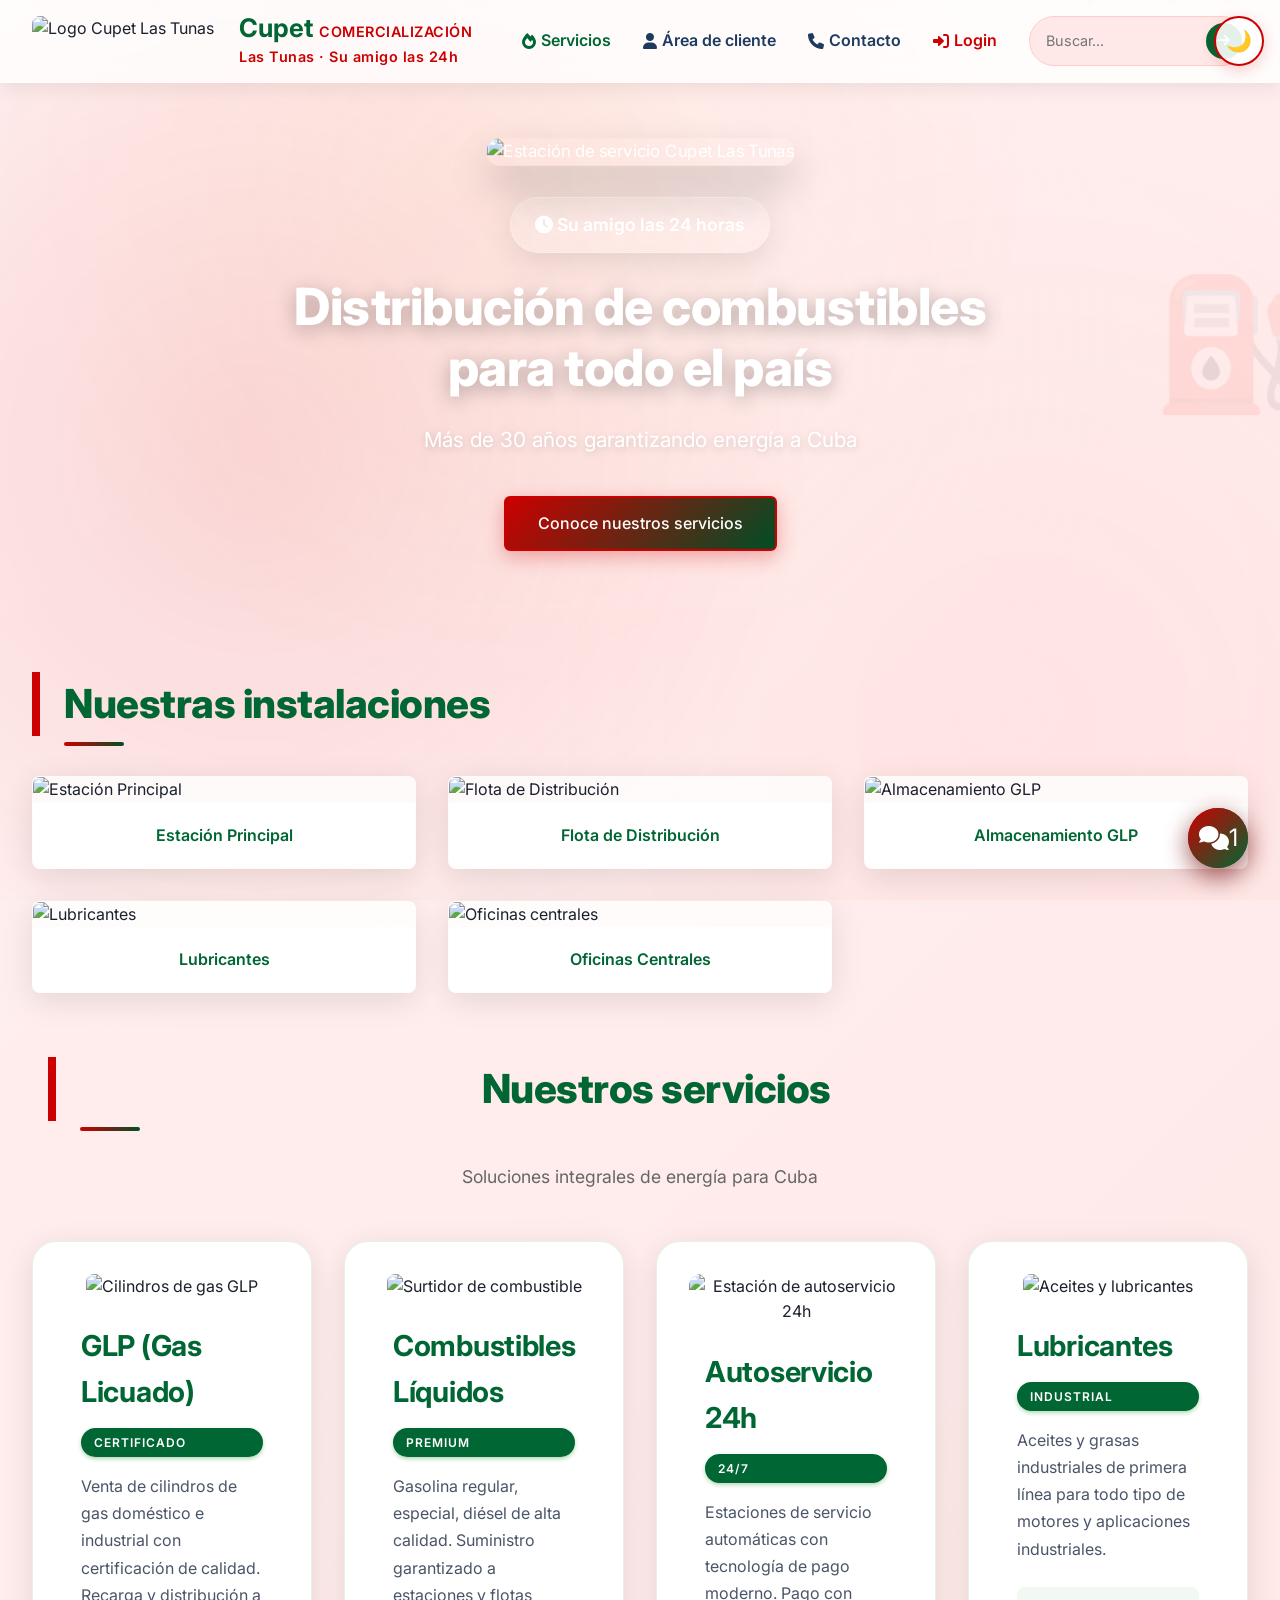
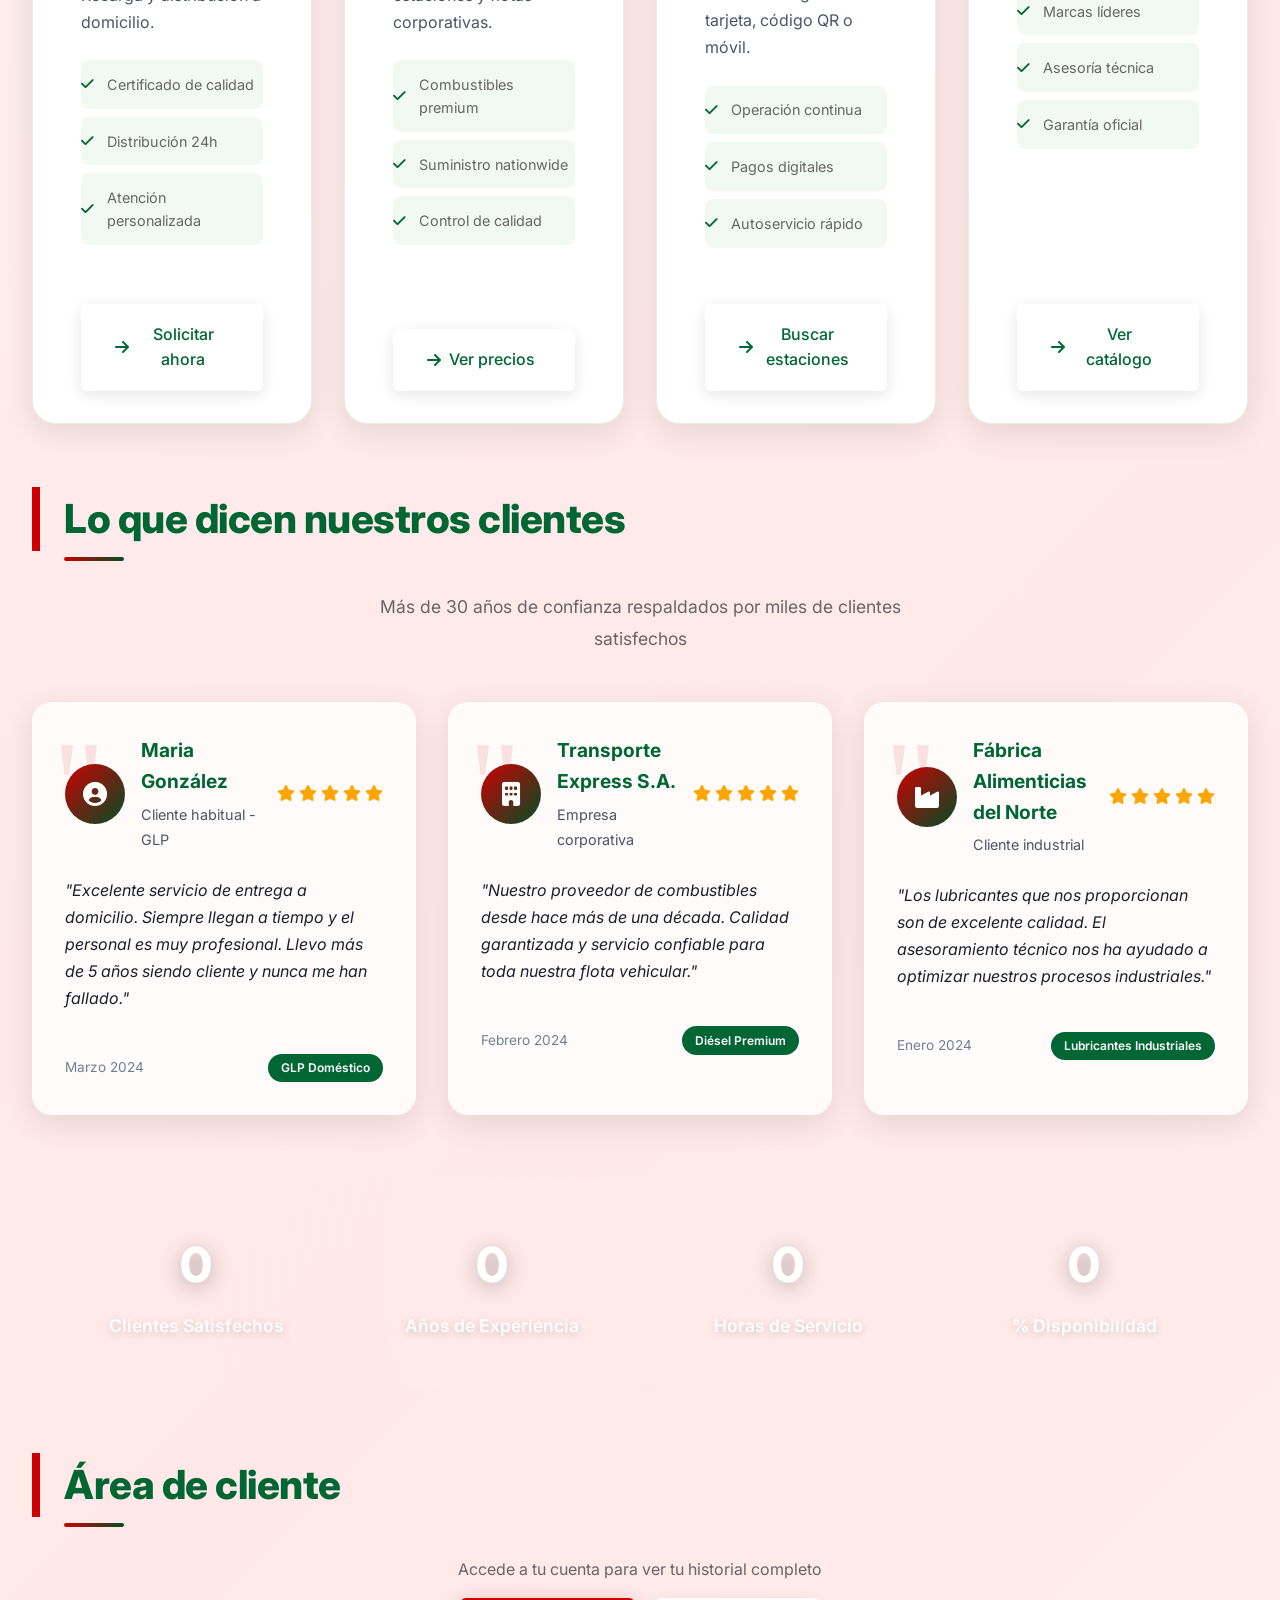
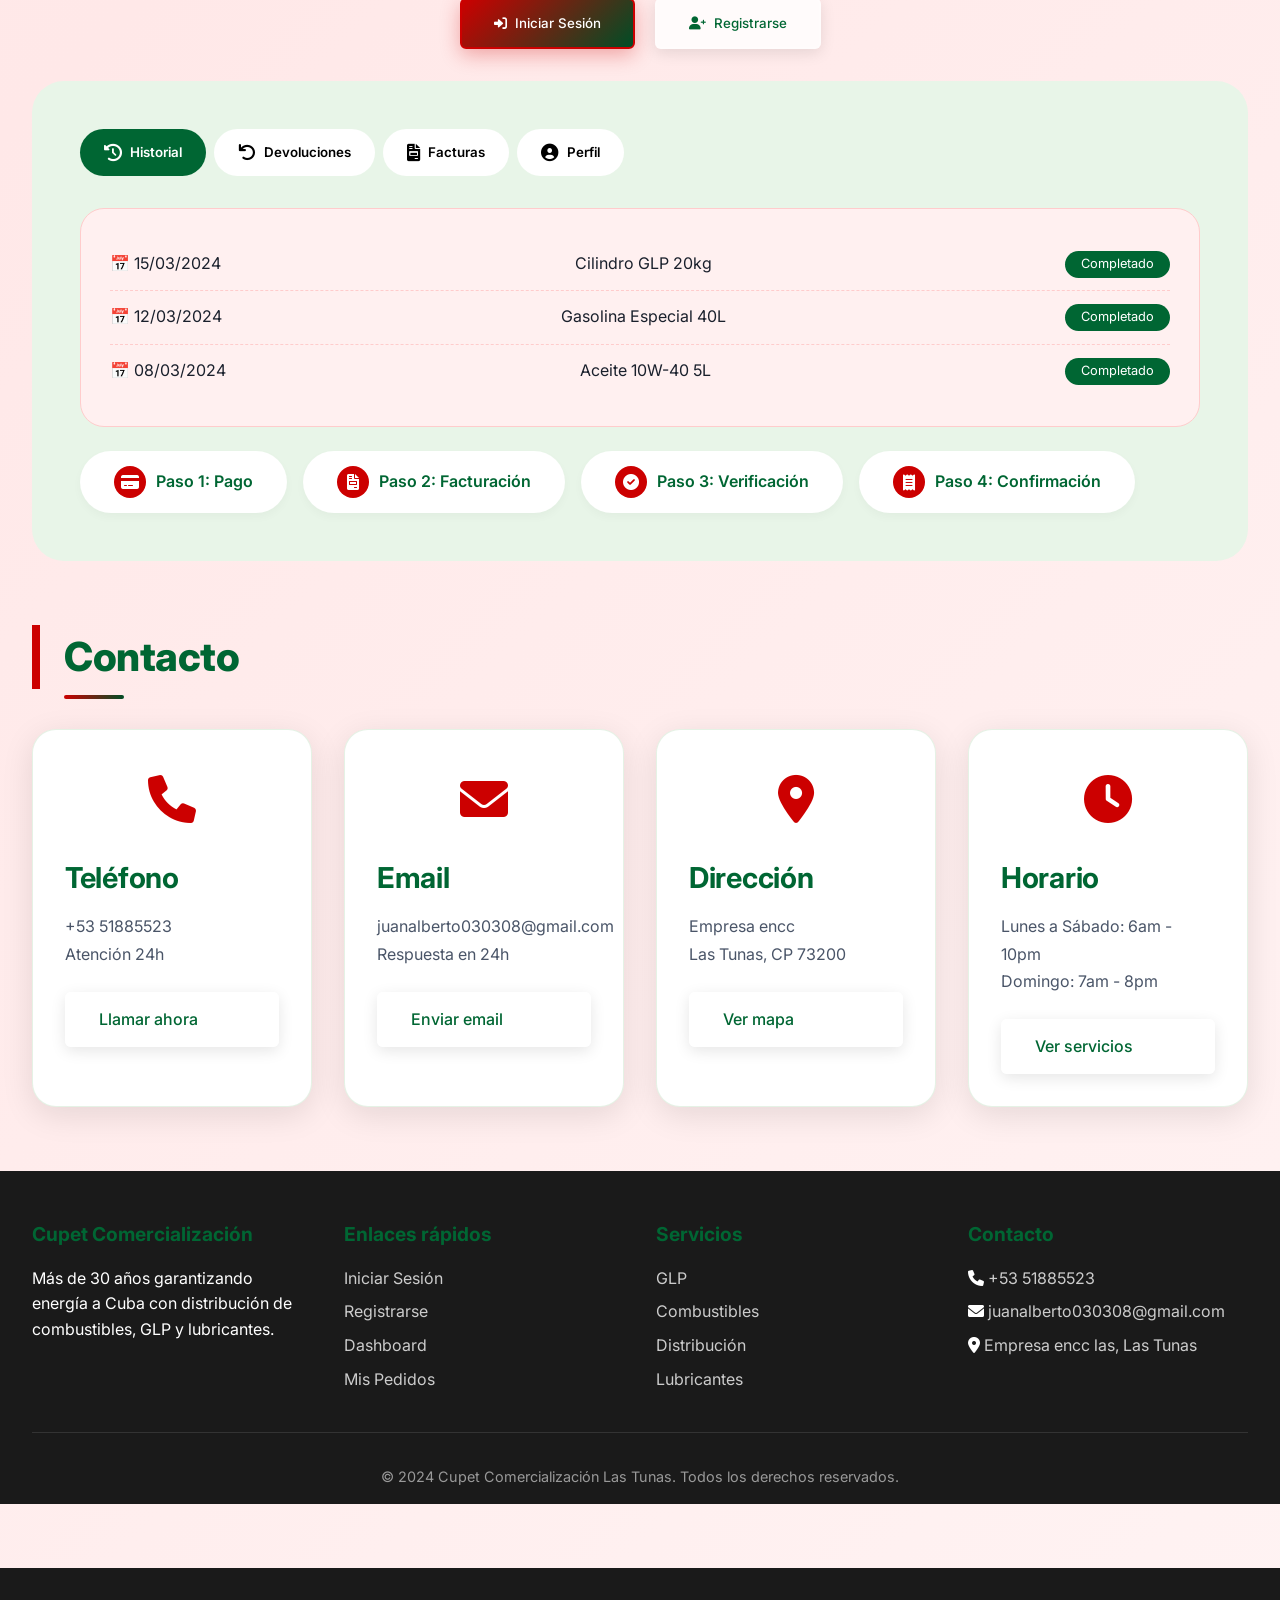
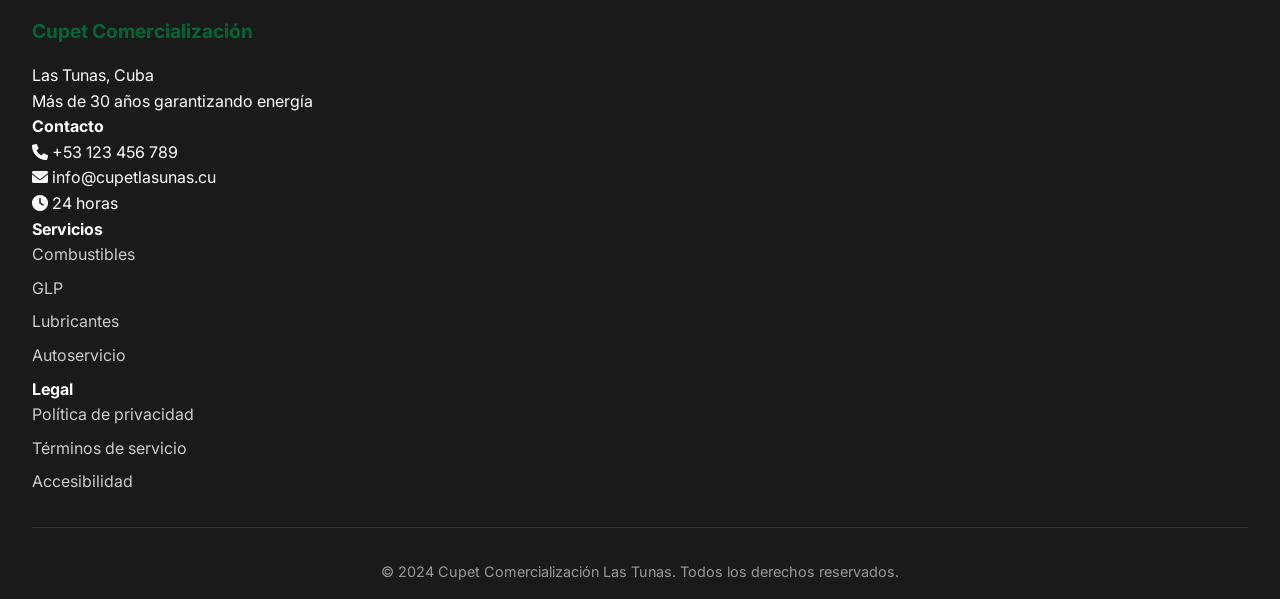
==== index.html @ ba5934e9 "Add files via upload" ====
<!DOCTYPE html>
<html lang="es">
<head>
  <meta charset="UTF-8">
  <meta name="viewport" content="width=device-width, initial-scale=1.0, maximum-scale=5.0, user-scalable=yes, viewport-fit=cover">
  
  <!-- SEO y Metaetiquetas -->
  <meta name="description" content="Cupet Comercialización Las Tunas - Distribución de combustibles, GLP y lubricantes. Atención 24h. Más de 30 años garantizando energía a Cuba.">
  <meta name="keywords" content="cupet, combustibles, GLP, Las Tunas, gasolina, diésel, lubricantes, estaciones servicio, distribución energía">
  <meta name="author" content="Cupet Comercialización Las Tunas">
  <meta name="robots" content="index, follow">
  
  <!-- Open Graph / Facebook -->
  <meta property="og:type" content="website">
  <meta property="og:url" content="https://cupetlasunas.cu/">
  <meta property="og:title" content="Cupet Comercialización · Las Tunas">
  <meta property="og:description" content="Distribución de combustibles para todo el país. Más de 30 años garantizando energía a Cuba.">
  <meta property="og:image" content="https://cupetlasunas.cu/images/og-image.jpg">
  
  <!-- Twitter Card -->
  <meta property="twitter:card" content="summary_large_image">
  <meta property="twitter:url" content="https://cupetlasunas.cu/">
  <meta property="twitter:title" content="Cupet Comercialización · Las Tunas">
  <meta property="twitter:description" content="Distribución de combustibles para todo el país. Más de 30 años garantizando energía a Cuba.">
  <meta property="twitter:image" content="https://cupetlasunas.cu/images/og-image.jpg">
  
  <!-- Seguridad -->
  <meta http-equiv="X-Content-Type-Options" content="nosniff">
  <meta http-equiv="X-Frame-Options" content="DENY">
  <meta http-equiv="X-XSS-Protection" content="1; mode=block">
  
  <title>Cupet Comercialización · Las Tunas</title>
  
  <!-- Font Awesome 6 (iconos) -->
  <link rel="stylesheet" href="https://cdnjs.cloudflare.com/ajax/libs/font-awesome/6.0.0-beta3/css/all.min.css">
  
  <!-- Google Fonts - Inter -->
  <link rel="preconnect" href="https://fonts.googleapis.com">
  <link rel="preconnect" href="https://fonts.gstatic.com" crossorigin>
  <link href="https://fonts.googleapis.com/css2?family=Inter:wght@300;400;500;600;700;800;900&display=swap" rel="stylesheet">
  
  <!-- CSS -->
  <link rel="stylesheet" href="styles.css">
  
  <!-- Chatbot JavaScript - Carga directa y ordenada -->
  <script src="boot/knowledgeBase.js"></script>
  <script src="boot/troubleshooting.js"></script>
  <script src="boot/learningSystem.js"></script>
  <script src="boot/externalKnowledge.js"></script>
  <script src="boot/chatbot.js"></script>
  
  <!-- Animaciones funcionales -->
  <style>
    /* Animaciones minimalistas y elegantes */
    @keyframes fadeInUp {
      from {
        opacity: 0;
        transform: translateY(30px);
      }
      to {
        opacity: 1;
        transform: translateY(0);
      }
    }
    
    @keyframes slideInLeft {
      from {
        opacity: 0;
        transform: translateX(-50px);
      }
      to {
        opacity: 1;
        transform: translateX(0);
      }
    }
    
    @keyframes pulse {
      0%, 100% {
        transform: scale(1);
      }
      50% {
        transform: scale(1.02);
      }
    }
    
    @keyframes float {
      0%, 100% {
        transform: translateY(0px);
      }
      50% {
        transform: translateY(-5px);
      }
    }
    
    /* Clases de animación minimalistas */
    .animate-fade-in {
      animation: fadeInUp 0.6s ease forwards;
    }
    
    .animate-slide-left {
      animation: slideInLeft 0.6s ease forwards;
    }
    
    .animate-pulse {
      animation: pulse 3s infinite;
    }
    
    .animate-float {
      animation: float 4s ease-in-out infinite;
    }
    
    /* Partículas sutiles */
    .particles {
      position: fixed;
      top: 0;
      left: 0;
      width: 100%;
      height: 100%;
      pointer-events: none;
      z-index: -1;
      overflow: hidden;
    }
    
    .particle {
      position: absolute;
      background: rgba(0, 128, 0, 0.08);
      border-radius: 50%;
      animation: float-particle 30s infinite linear;
    }
    
    @keyframes float-particle {
      from {
        transform: translateY(100vh) rotate(0deg);
        opacity: 0;
      }
      10% {
        opacity: 0.08;
      }
      90% {
        opacity: 0.08;
      }
      to {
        transform: translateY(-100px) rotate(360deg);
        opacity: 0;
      }
    }
    
    /* Efectos hover minimalistas */
    .service-card {
      transition: all 0.3s ease;
      background: white;
      border: 1px solid rgba(0, 128, 0, 0.1);
    }
    
    .service-card:hover {
      transform: translateY(-8px);
      box-shadow: 0 20px 40px rgba(0, 128, 0, 0.15);
      border-color: var(--primary-green);
    }
    
    .gallery-item {
      transition: all 0.3s ease;
      overflow: hidden;
      border-radius: 8px;
    }
    
    .gallery-item:hover {
      transform: scale(1.02);
      box-shadow: 0 10px 20px rgba(0, 0, 0, 0.1);
    }
    
    .gallery-item:hover img {
      transform: scale(1.05);
      filter: brightness(1.05);
    }
    
    .btn {
      transition: all 0.3s ease;
      border-radius: 6px;
      font-weight: 500;
    }
    
    .btn:hover {
      transform: translateY(-2px);
      box-shadow: 0 5px 15px rgba(0, 0, 0, 0.2);
      filter: brightness(1.05);
    }
    
    /* Hero minimalista */
    .hero-image img {
      transition: transform 0.5s ease;
      border-radius: 12px;
    }
    
    .hero:hover .hero-image img {
      transform: scale(1.03);
    }
    
    /* Glitch sutil */
    @keyframes glitch {
      0%, 100% {
        text-shadow: 1px 0 var(--primary-red), -1px 0 var(--primary-green);
      }
      50% {
        text-shadow: -1px 0 var(--primary-red), 1px 0 var(--primary-green);
      }
    }
    
    .glitch:hover {
      animation: glitch 0.5s infinite;
    }
    
    /* Estilos para servicios acomodados */
    .services-container {
      text-align: center;
      margin-bottom: 3rem;
      padding: 0 1rem;
    }
    
    .services-intro {
      font-size: 1.1rem;
      color: #666;
      margin-bottom: 2rem;
      opacity: 0;
      animation: fadeInUp 0.8s ease 0.3s forwards;
    }
    
    .service-image-wrapper {
      position: relative;
      overflow: hidden;
      border-radius: 12px;
      margin-bottom: 1.5rem;
    }
    
    .service-badge {
      position: absolute;
      top: -15px;
      right: -15px;
      background: var(--primary-red);
      color: white;
      width: 40px;
      height: 40px;
      border-radius: 50%;
      display: flex;
      align-items: center;
      justify-content: center;
      font-weight: bold;
      font-size: 1rem;
      box-shadow: 0 6px 12px rgba(0, 0, 0, 0.3);
      z-index: 10;
      border: 2px solid rgba(255, 255, 255, 0.8);
    }
    
    .service-content {
      display: flex;
      flex-direction: column;
      flex: 1;
      padding: 0 1rem;
    }
    
    .service-header {
      display: flex;
      align-items: center;
      margin-bottom: 1rem;
      gap: 1rem;
    }
    
    .service-title {
      flex: 1;
    }
    
    .service-tag {
      background: var(--primary-green);
      color: white;
      padding: 0.3rem 0.8rem;
      border-radius: 20px;
      font-size: 0.75rem;
      font-weight: 600;
      text-transform: uppercase;
      letter-spacing: 1px;
      box-shadow: 0 2px 4px rgba(0, 128, 0, 0.3);
    }
    
    .service-description {
      color: #555;
      line-height: 1.6;
      margin-bottom: 1.5rem;
      font-size: 0.95rem;
    }
    
    .service-features {
      list-style: none;
      padding: 0;
      margin: 0;
      margin-bottom: 1.5rem;
    }
    
    .service-features li {
      padding: 0.8rem 0;
      margin-bottom: 0.5rem;
      color: #666;
      font-size: 0.9rem;
      display: flex;
      align-items: center;
      transition: all 0.3s ease;
      background: rgba(0, 128, 0, 0.05);
      border-radius: 8px;
    }
    
    .service-features li:hover {
      color: var(--primary-green);
      background: rgba(0, 128, 0, 0.1);
      transform: translateX(5px);
    }
    
    .service-features i {
      margin-right: 0.8rem;
      color: var(--primary-green);
      font-size: 0.9rem;
    }
    
    .service-action {
      margin-top: auto;
      padding-top: 1.5rem;
    }
    
    .service-action .btn {
      width: 100%;
      padding: 1rem 2rem;
      font-size: 1rem;
    }
    
    /* Media queries para servicios */
    @media (max-width: 768px) {
      .services-container {
        padding: 0 0.5rem;
      }
      
      .service-image-wrapper {
        margin-bottom: 1rem;
      }
      
      .service-content {
        padding: 0 0.5rem;
      }
      
      .service-header {
        flex-direction: column;
        align-items: flex-start;
        gap: 0.5rem;
      }
      
      .service-badge {
        width: 35px;
        height: 35px;
        font-size: 0.95rem;
        top: -12px;
        right: -12px;
        border: 2px solid rgba(255, 255, 255, 0.8);
        font-weight: 700;
      }
      
      .service-description {
        font-size: 0.9rem;
        margin-bottom: 1rem;
      }
      
      .service-features li {
        padding: 0.6rem 0;
        margin-bottom: 0.3rem;
        font-size: 0.85rem;
      }
      
      .service-action {
        padding-top: 1rem;
      }
      
      .service-action .btn {
        padding: 0.8rem 1.5rem;
        font-size: 0.9rem;
      }
    }
    
    /* Optimización móvil para index.html */
    @media (max-width: 768px) {
      /* Reducir animaciones en móviles para mejor rendimiento */
      .particles {
        display: none;
      }
      
      .animate-float, .animate-pulse {
        animation: none !important;
      }
      
      .service-card, .gallery-item {
        animation: none !important;
        opacity: 1 !important;
      }
      
      .hero {
        padding: 2rem 1rem;
      }
      
      .hero h2 {
        font-size: 2rem;
        line-height: 1.3;
      }
      
      .hero p {
        font-size: 1rem;
      }
      
      .tagline {
        font-size: 0.9rem;
        padding: 0.6rem 1rem;
      }
      
      .section-title {
        font-size: 1.8rem;
        margin-bottom: 1.5rem;
      }
      
      .services-intro {
        font-size: 1rem;
        margin-bottom: 1.5rem;
      }
      
      .gallery-grid {
        grid-template-columns: repeat(2, 1fr);
        gap: 1rem;
      }
      
      .gallery-item img {
        height: 180px;
      }
      
      .gallery-caption {
        font-size: 0.9rem;
        padding: 0.8rem;
      }
      
      /* Floating Action Buttons móvil */
      .fab-container {
        bottom: 1rem;
        right: 1rem;
      }
      
      .fab {
        width: 56px;
        height: 56px;
        font-size: 1.3rem;
      }
      
      .fab-item {
        width: 44px;
        height: 44px;
        font-size: 1rem;
      }
    }
    
    /* Respetar preferencia de reducción de movimiento */
    @media (prefers-reduced-motion: reduce) {
      *,
      *::before,
      *::after {
        animation-duration: 0.01ms !important;
        animation-iteration-count: 1 !important;
        transition-duration: 0.01ms !important;
        scroll-behavior: auto !important;
      }
      
      .particles {
        display: none !important;
      }
    }
    
    /* Optimización para scroll-linked effects */
    @media (prefers-reduced-motion: no-preference) {
      .scroll-reveal,
      .scroll-reveal-left,
      .scroll-reveal-right,
      .scroll-reveal-scale {
        will-change: transform, opacity;
      }
      
      .hero-image img,
      .gallery-item img {
        will-change: transform;
      }
    }
    
    @media (max-width: 480px) {
      .hero {
        padding: 1.5rem 0.8rem;
      }
      
      .hero h2 {
        font-size: 1.6rem;
      }
      
      .hero p {
        font-size: 0.9rem;
      }
      
      .tagline {
        font-size: 0.8rem;
        padding: 0.5rem 0.8rem;
      }
      
      .section-title {
        font-size: 1.5rem;
        margin-bottom: 1.2rem;
      }
      
      .services-intro {
        font-size: 0.9rem;
      }
      
      .gallery-grid {
        grid-template-columns: 1fr;
        gap: 0.8rem;
      }
      
      .gallery-item img {
        height: 200px;
      }
      
      .gallery-caption {
        font-size: 0.85rem;
        padding: 0.6rem;
      }
      
      .testimonials-grid {
        grid-template-columns: 1fr;
        gap: 1rem;
      }
      
      .testimonial-card {
        padding: 1.2rem;
      }
      
      .testimonial-header {
        flex-direction: column;
        text-align: center;
        gap: 0.8rem;
      }
      
      .testimonial-avatar {
        width: 50px;
        height: 50px;
      }
      
      .testimonial-info h4 {
        font-size: 1rem;
      }
      
      .testimonial-info span {
        font-size: 0.8rem;
      }
      
      .testimonial-content p {
        font-size: 0.9rem;
      }
      
      .testimonial-meta {
        flex-direction: column;
        gap: 0.5rem;
        text-align: center;
      }
      
      .stats-container {
        grid-template-columns: repeat(2, 1fr);
        gap: 1rem;
        padding: 1.5rem 0.8rem;
      }
      
      .stat-number {
        font-size: 2rem;
      }
      
      .stat-label {
        font-size: 0.9rem;
      }
      
      .fab-container {
        bottom: 0.8rem;
        right: 0.8rem;
      }
      
      .fab {
        width: 52px;
        height: 52px;
        font-size: 1.2rem;
      }
      
      .fab-item {
        width: 40px;
        height: 40px;
        font-size: 0.9rem;
      }
    }
    
    @media (max-width: 360px) {
      .hero h2 {
        font-size: 1.4rem;
      }
      
      .hero p {
        font-size: 0.85rem;
      }
      
      .tagline {
        font-size: 0.75rem;
        padding: 0.4rem 0.6rem;
      }
      
      .section-title {
        font-size: 1.3rem;
      }
      
      .services-intro {
        font-size: 0.85rem;
      }
      
      .testimonial-card {
        padding: 1rem;
      }
      
      .testimonial-content p {
        font-size: 0.85rem;
      }
      
      .stats-container {
        grid-template-columns: 1fr;
        gap: 0.8rem;
        padding: 1rem 0.5rem;
      }
      
      .stat-number {
        font-size: 1.8rem;
      }
      
      .stat-label {
        font-size: 0.8rem;
      }
      
      .fab {
        width: 48px;
        height: 48px;
        font-size: 1.1rem;
      }
      
      .fab-item {
        width: 36px;
        height: 36px;
        font-size: 0.8rem;
      }
    }
    
    /* Optimización táctil */
    @media (hover: none) and (pointer: coarse) {
      .service-card:hover {
        transform: none;
      }
      
      .gallery-item:hover {
        transform: none;
      }
      
      .gallery-item:hover img {
        transform: none;
      }
      
      .btn:hover {
        transform: none;
      }
      
      .testimonial-card:hover {
        transform: none;
      }
      
      .service-card:active {
        transform: scale(0.98);
      }
      
      .gallery-item:active {
        transform: scale(0.98);
      }
      
      .btn:active {
        transform: scale(0.95);
      }
      
      .fab:active {
        transform: scale(0.95);
      }
      
      .fab-item:active {
        transform: scale(0.95);
      }
    }
  </style>
  
  <!-- Estilos críticos del chatbot para asegurar visibilidad -->
  <style>
  .chatbot-container {
    position: fixed !important;
    bottom: 2rem !important;
    right: 2rem !important;
    z-index: 9999 !important;
  }
  
  .chatbot-toggle {
    width: 60px !important;
    height: 60px !important;
    border-radius: 50% !important;
    background: linear-gradient(135deg, var(--primary-red) 0%, var(--primary-green) 100%) !important;
    border: none !important;
    color: white !important;
    cursor: pointer !important;
    display: flex !important;
    align-items: center !important;
    justify-content: center !important;
    font-size: 1.5rem !important;
    box-shadow: 0 8px 25px rgba(0, 0, 0, 0.3) !important;
    transition: all 0.3s ease !important;
  }
  
  .chatbot-toggle:hover {
    transform: scale(1.1) !important;
  }
  
  .chatbot-window {
    position: absolute !important;
    bottom: 80px !important;
    right: 0 !important;
    width: 380px !important;
    height: 500px !important;
    background: white !important;
    border-radius: 20px !important;
    box-shadow: 0 20px 60px rgba(0, 0, 0, 0.15) !important;
    display: none !important;
    flex-direction: column !important;
    overflow: hidden !important;
    z-index: 10000 !important;
  }
  
  .chatbot-window.active {
    display: flex !important;
  }
  
  .chatbot-toggle i {
    color: white !important;
  }
  
  .sr-only {
    position: absolute;
    width: 1px;
    height: 1px;
    padding: 0;
    margin: -1px;
    overflow: hidden;
    clip: rect(0, 0, 0, 0);
    white-space: nowrap;
    border: 0;
  }
  </style>
</head>
<body>

<!-- Partículas animadas de fondo -->
<div class="particles" id="particles" aria-hidden="true"></div>

<!-- BARRA DE BÚSQUEDA FLOTANTE -->
<div class="search-alert" id="searchAlert" role="status" aria-live="polite">
  <i class="fas fa-search" aria-hidden="true"></i> Búsqueda rápida: "estaciones de servicio", "GLP", "atención al cliente"...
</div>

<header role="banner" class="animate-fade-in">
  <div class="header-container">
    <div class="logo-area">
      <img src="images/logo-empresa.jpg" alt="Logo Cupet Las Tunas" class="logo-img" loading="lazy">
      <div class="logo-text">
        <h1 class="glitch">Cupet <span style="color: var(--primary-red);">COMERCIALIZACIÓN</span></h1>
        <span>Las Tunas · Su amigo las 24h</span>
      </div>
    </div>

    <button class="hamburger" id="hamburger" aria-expanded="false" aria-controls="navMenu" aria-label="Abrir menú de navegación">
      <i class="fas fa-bars" aria-hidden="true"></i>
    </button>

    <nav role="navigation" aria-label="Navegación principal" id="navMenu">
      <ul class="nav-links">
        <li><a href="#servicios" class="active"><i class="fas fa-fire" aria-hidden="true"></i> Servicios</a></li>
        <li><a href="#cliente"><i class="fas fa-user" aria-hidden="true"></i> Área de cliente</a></li>
        <li><a href="#contacto"><i class="fas fa-phone" aria-hidden="true"></i> Contacto</a></li>
        <li><a href="login.html" style="color: var(--primary-red);"><i class="fas fa-sign-in-alt" aria-hidden="true"></i> Login</a></li>
      </ul>
      
      <div class="search-container">
        <label for="searchInput" class="sr-only">Buscar en el sitio</label>
        <input type="search" id="searchInput" placeholder="Buscar..." aria-label="Buscar en el sitio">
        <button id="searchBtn" aria-label="Realizar búsqueda"><i class="fas fa-arrow-right" aria-hidden="true"></i></button>
      </div>
    </nav>
  </div>
</header>

<!-- Scroll Progress Bar -->
<div class="scroll-progress" id="scrollProgress" role="progressbar" aria-valuenow="0" aria-valuemin="0" aria-valuemax="100" aria-label="Progreso de lectura"></div>

<!-- HERO -->
<section class="hero scroll-reveal-scale" role="banner">
  <div class="hero-content">
    <div class="hero-image scroll-reveal">
      <img src="images/estacion-principal.jpg" alt="Estación de servicio Cupet Las Tunas" class="hero-img" loading="lazy">
    </div>
    <div class="tagline scroll-reveal"><i class="fas fa-clock" aria-hidden="true"></i> Su amigo las 24 horas</div>
    <h2 class="scroll-reveal-left">Distribución de combustibles para todo el país</h2>
    <p class="scroll-reveal-right">Más de 30 años garantizando energía a Cuba</p>
    <a href="#servicios" class="btn btn-red scroll-reveal">Conoce nuestros servicios</a>
  </div>
</section>

<main role="main">

<!-- GALERÍA DE IMÁGENES DE LA EMPRESA -->
<section class="section gallery-section scroll-reveal" id="galeria">
  <h2 class="section-title scroll-reveal-left">Nuestras instalaciones</h2>
  <div class="gallery-grid">
    <div class="gallery-item stagger-item">
      <img src="images/estacion-principal.jpg" alt="Estación Principal" class="gallery-img" loading="lazy">
      <div class="gallery-caption">Estación Principal</div>
    </div>
    <div class="gallery-item stagger-item">
      <img src="images/flota-distribucion.jpg" alt="Flota de Distribución" class="gallery-img" loading="lazy">
      <div class="gallery-caption">Flota de Distribución</div>
    </div>
    <div class="gallery-item stagger-item">
      <img src="images/almacen-glp.jpg" alt="Almacenamiento GLP" class="gallery-img" loading="lazy">
      <div class="gallery-caption">Almacenamiento GLP</div>
    </div>
    <div class="gallery-item stagger-item">
      <img src="images/Lubricantes.jpg" alt="Lubricantes" class="gallery-img" loading="lazy">
      <div class="gallery-caption">Lubricantes</div>
    </div>
    <div class="gallery-item stagger-item">
      <img src="images/oficinas-centrales.jpg" alt="Oficinas centrales" class="gallery-img" loading="lazy">
      <div class="gallery-caption">Oficinas Centrales</div>
    </div>
  </div>
</section>

<!-- SERVICIOS -->
<section id="servicios" class="section scroll-reveal">
  <div class="services-container">
    <h2 class="section-title scroll-reveal-left">Nuestros servicios</h2>
    <p class="services-intro scroll-reveal">Soluciones integrales de energía para Cuba</p>
  </div>
  
  <div class="services-grid">
    <div class="service-card stagger-item">
      <div class="service-image-wrapper">
        <img src="images/servicio-glp.jpg" alt="Cilindros de gas GLP" class="service-img" loading="lazy">
      </div>
      <div class="service-content">
        <div class="service-header">
          <div class="service-title">
            <h3>GLP (Gas Licuado)</h3>
            <div class="service-tag">Certificado</div>
          </div>
        </div>
        <p class="service-description">Venta de cilindros de gas doméstico e industrial con certificación de calidad. Recarga y distribución a domicilio.</p>
        <ul class="service-features">
          <li><i class="fas fa-check"></i> Certificado de calidad</li>
          <li><i class="fas fa-check"></i> Distribución 24h</li>
          <li><i class="fas fa-check"></i> Atención personalizada</li>
        </ul>
        <div class="service-action">
          <button class="btn" onclick="window.location.href='glp.html'">
            <i class="fas fa-arrow-right"></i>
            Solicitar ahora
          </button>
        </div>
      </div>
    </div>
    
    <div class="service-card stagger-item">
      <div class="service-image-wrapper">
        <img src="images/combustibles-liquidos.jpg" alt="Surtidor de combustible" class="service-img" loading="lazy">
      </div>
      <div class="service-content">
        <div class="service-header">
          <div class="service-title">
            <h3>Combustibles Líquidos</h3>
            <div class="service-tag">Premium</div>
          </div>
        </div>
        <p class="service-description">Gasolina regular, especial, diésel de alta calidad. Suministro garantizado a estaciones y flotas corporativas.</p>
        <ul class="service-features">
          <li><i class="fas fa-check"></i> Combustibles premium</li>
          <li><i class="fas fa-check"></i> Suministro nationwide</li>
          <li><i class="fas fa-check"></i> Control de calidad</li>
        </ul>
        <div class="service-action">
          <button class="btn" onclick="window.location.href='combustibles.html'">
            <i class="fas fa-arrow-right"></i>
            Ver precios
          </button>
        </div>
      </div>
    </div>
    
    <div class="service-card stagger-item">
      <div class="service-image-wrapper">
        <img src="images/distribucion-camiones.jpg" alt="Estación de autoservicio 24h" class="service-img" loading="lazy">
      </div>
      <div class="service-content">
        <div class="service-header">
          <div class="service-title">
            <h3>Autoservicio 24h</h3>
            <div class="service-tag">24/7</div>
          </div>
        </div>
        <p class="service-description">Estaciones de servicio automáticas con tecnología de pago moderno. Pago con tarjeta, código QR o móvil.</p>
        <ul class="service-features">
          <li><i class="fas fa-check"></i> Operación continua</li>
          <li><i class="fas fa-check"></i> Pagos digitales</li>
          <li><i class="fas fa-check"></i> Autoservicio rápido</li>
        </ul>
        <div class="service-action">
          <button class="btn" onclick="window.location.href='distribucion.html'">
            <i class="fas fa-arrow-right"></i>
            Buscar estaciones
          </button>
        </div>
      </div>
    </div>
    
    <div class="service-card stagger-item">
      <div class="service-image-wrapper">
        <img src="images/Lubricantes.jpg" alt="Aceites y lubricantes" class="service-img" loading="lazy">
      </div>
      <div class="service-content">
        <div class="service-header">
          <div class="service-title">
            <h3>Lubricantes</h3>
            <div class="service-tag">Industrial</div>
          </div>
        </div>
        <p class="service-description">Aceites y grasas industriales de primera línea para todo tipo de motores y aplicaciones industriales.</p>
        <ul class="service-features">
          <li><i class="fas fa-check"></i> Marcas líderes</li>
          <li><i class="fas fa-check"></i> Asesoría técnica</li>
          <li><i class="fas fa-check"></i> Garantía oficial</li>
        </ul>
        <div class="service-action">
          <button class="btn" onclick="window.location.href='lubricantes.html'">
            <i class="fas fa-arrow-right"></i>
            Ver catálogo
          </button>
        </div>
      </div>
    </div>
  </div>
</section>

<!-- TESTIMONIOS Y PRUEBA SOCIAL -->
<section class="section scroll-reveal" id="testimonios">
  <h2 class="section-title scroll-reveal-left">Lo que dicen nuestros clientes</h2>
  <p class="services-intro scroll-reveal">Más de 30 años de confianza respaldados por miles de clientes satisfechos</p>
  
  <div class="testimonials-grid">
    <div class="testimonial-card stagger-item">
      <div class="testimonial-header">
        <div class="testimonial-avatar">
          <i class="fas fa-user-circle"></i>
        </div>
        <div class="testimonial-info">
          <h4>Maria González</h4>
          <span>Cliente habitual - GLP</span>
        </div>
        <div class="testimonial-rating">
          <i class="fas fa-star"></i>
          <i class="fas fa-star"></i>
          <i class="fas fa-star"></i>
          <i class="fas fa-star"></i>
          <i class="fas fa-star"></i>
        </div>
      </div>
      <div class="testimonial-content">
        <p>"Excelente servicio de entrega a domicilio. Siempre llegan a tiempo y el personal es muy profesional. Llevo más de 5 años siendo cliente y nunca me han fallado."</p>
      </div>
      <div class="testimonial-meta">
        <span class="testimonial-date">Marzo 2024</span>
        <span class="testimonial-service">GLP Doméstico</span>
      </div>
    </div>
    
    <div class="testimonial-card stagger-item">
      <div class="testimonial-header">
        <div class="testimonial-avatar">
          <i class="fas fa-building"></i>
        </div>
        <div class="testimonial-info">
          <h4>Transporte Express S.A.</h4>
          <span>Empresa corporativa</span>
        </div>
        <div class="testimonial-rating">
          <i class="fas fa-star"></i>
          <i class="fas fa-star"></i>
          <i class="fas fa-star"></i>
          <i class="fas fa-star"></i>
          <i class="fas fa-star"></i>
        </div>
      </div>
      <div class="testimonial-content">
        <p>"Nuestro proveedor de combustibles desde hace más de una década. Calidad garantizada y servicio confiable para toda nuestra flota vehicular."</p>
      </div>
      <div class="testimonial-meta">
        <span class="testimonial-date">Febrero 2024</span>
        <span class="testimonial-service">Diésel Premium</span>
      </div>
    </div>
    
    <div class="testimonial-card stagger-item">
      <div class="testimonial-header">
        <div class="testimonial-avatar">
          <i class="fas fa-industry"></i>
        </div>
        <div class="testimonial-info">
          <h4>Fábrica Alimenticias del Norte</h4>
          <span>Cliente industrial</span>
        </div>
        <div class="testimonial-rating">
          <i class="fas fa-star"></i>
          <i class="fas fa-star"></i>
          <i class="fas fa-star"></i>
          <i class="fas fa-star"></i>
          <i class="fas fa-star"></i>
        </div>
      </div>
      <div class="testimonial-content">
        <p>"Los lubricantes que nos proporcionan son de excelente calidad. El asesoramiento técnico nos ha ayudado a optimizar nuestros procesos industriales."</p>
      </div>
      <div class="testimonial-meta">
        <span class="testimonial-date">Enero 2024</span>
        <span class="testimonial-service">Lubricantes Industriales</span>
      </div>
    </div>
  </div>
  
  <!-- Estadísticas de confianza -->
  <div class="stats-container">
    <div class="stat-item stagger-item">
      <div class="stat-number" data-target="30000">0</div>
      <div class="stat-label">Clientes Satisfechos</div>
    </div>
    <div class="stat-item stagger-item">
      <div class="stat-number" data-target="35">0</div>
      <div class="stat-label">Años de Experiencia</div>
    </div>
    <div class="stat-item stagger-item">
      <div class="stat-number" data-target="24">0</div>
      <div class="stat-label">Horas de Servicio</div>
    </div>
    <div class="stat-item stagger-item">
      <div class="stat-number" data-target="99">0</div>
      <div class="stat-label">% Disponibilidad</div>
    </div>
  </div>
</section>

<!-- ÁREA DE CLIENTE (Mi cuenta) con pestañas interactivas -->
<section id="cliente" class="section animate-slide-up">
  <h2 class="section-title animate-slide-left animate-glow">Área de cliente</h2>
  <div style="text-align: center; margin-bottom: 2rem;">
    <p class="animate-pulse" style="color: #666; margin-bottom: 1rem;">Accede a tu cuenta para ver tu historial completo</p>
    <button class="btn btn-red animate-bounce" onclick="window.location.href='login.html'">
      <i class="fas fa-sign-in-alt"></i> Iniciar Sesión
    </button>
    <button class="btn" onclick="window.location.href='register.html'" style="margin-left: 1rem;">
      <i class="fas fa-user-plus"></i> Registrarse
    </button>
  </div>
  
  <div class="client-area">
    <div class="tabs">
      <button class="tab-btn active" data-tab="historial">
        <i class="fas fa-history" aria-hidden="true"></i> Historial
      </button>
      <button class="tab-btn" data-tab="devoluciones">
        <i class="fas fa-undo" aria-hidden="true"></i> Devoluciones
      </button>
      <button class="tab-btn" data-tab="facturas">
        <i class="fas fa-file-invoice" aria-hidden="true"></i> Facturas
      </button>
      <button class="tab-btn" data-tab="perfil">
        <i class="fas fa-user-circle" aria-hidden="true"></i> Perfil
      </button>
    </div>

    <div id="historial-tab" class="tab-pane active">
      <div class="info-card">
        <div class="info-row">
          <span>📅 15/03/2024</span>
          <span>Cilindro GLP 20kg</span>
          <span class="badge">Completado</span>
        </div>
        <div class="info-row">
          <span>📅 12/03/2024</span>
          <span>Gasolina Especial 40L</span>
          <span class="badge">Completado</span>
        </div>
        <div class="info-row">
          <span>📅 08/03/2024</span>
          <span>Aceite 10W-40 5L</span>
          <span class="badge">Completado</span>
        </div>
      </div>
    </div>

    <div id="devoluciones-tab" class="tab-pane">
      <div class="info-card">
        <div class="info-row">
          <span>🔄 Cilindro defectuoso</span>
          <span>10/03/2024</span>
          <span class="badge">En proceso</span>
        </div>
        <div class="info-row">
          <span>🔄 Producto incorrecto</span>
          <span>05/03/2024</span>
          <span class="badge">Resuelto</span>
        </div>
      </div>
    </div>

    <div id="facturas-tab" class="tab-pane">
      <div class="info-card">
        <div class="info-row">
          <span>🧾 Factura #2024-03-001</span>
          <span>$28.00 CUP</span>
          <span><a href="#" class="btn" style="padding: 0.3rem 1rem; font-size: 0.8rem;">Descargar</a></span>
        </div>
        <div class="info-row">
          <span>🧾 Factura #2024-03-002</span>
          <span>$48.00 CUP</span>
          <span><a href="#" class="btn" style="padding: 0.3rem 1rem; font-size: 0.8rem;">Descargar</a></span>
        </div>
      </div>
    </div>

    <div id="perfil-tab" class="tab-pane">
      <div class="info-card">
        <div class="info-row">
          <span>👤 Nombre:</span>
          <span>Juan Pérez González</span>
        </div>
        <div class="info-row">
          <span>📧 Email:</span>
          <span>juan.perez@email.cu</span>
        </div>
        <div class="info-row">
          <span>📱 Teléfono:</span>
          <span>+53 123 456 789</span>
        </div>
        <div class="info-row">
          <span>🏠 Dirección:</span>
          <span>Calle Martí #123, Las Tunas</span>
        </div>
      </div>
    </div>

    <!-- Pasos de pago (interactivo) -->
    <div class="steps-container">
      <div class="step" onclick="showPaymentStep(1)">
        <i class="fas fa-credit-card" aria-hidden="true"></i>
        <span>Paso 1: Pago</span>
      </div>
      <div class="step" onclick="showPaymentStep(2)">
        <i class="fas fa-file-invoice" aria-hidden="true"></i>
        <span>Paso 2: Facturación</span>
      </div>
      <div class="step" onclick="showPaymentStep(3)">
        <i class="fas fa-check-circle" aria-hidden="true"></i>
        <span>Paso 3: Verificación</span>
      </div>
      <div class="step" onclick="showPaymentStep(4)">
        <i class="fas fa-receipt" aria-hidden="true"></i>
        <span>Paso 4: Confirmación</span>
      </div>
    </div>
  </div>
</section>

<!-- CONTACTO -->
<section id="contacto" class="section animate-slide-up">
  <h2 class="section-title animate-slide-left animate-glow">Contacto</h2>
  <div class="services-grid">
    <div class="service-card animate-slide-left">
      <div class="service-icon animate-pulse"><i class="fas fa-phone" aria-hidden="true"></i></div>
      <h3>Teléfono</h3>
      <p>+53 51885523<br>Atención 24h</p>
      <a href="tel:+5351885523" class="btn animate-bounce">Llamar ahora</a>
    </div>
    <div class="service-card animate-slide-left" style="animation-delay: 0.2s;">
      <div class="service-icon animate-pulse"><i class="fas fa-envelope" aria-hidden="true"></i></div>
      <h3>Email</h3>
      <p>juanalberto030308@gmail.com<br>Respuesta en 24h</p>
      <a href="mailto:juanalberto030308@gmail.com" class="btn animate-bounce" style="animation-delay: 0.2s;">Enviar email</a>
    </div>
    <div class="service-card animate-slide-left" style="animation-delay: 0.4s;">
      <div class="service-icon animate-pulse"><i class="fas fa-map-marker-alt" aria-hidden="true"></i></div>
      <h3>Dirección</h3>
      <p>Empresa encc <br>Las Tunas, CP 73200</p>
      <a href="https://maps.google.com/?q=Calle+L+Fondo+sin+número+Las+Tunas+Cuba" target="_blank" class="btn animate-bounce" style="animation-delay: 0.4s;">Ver mapa</a>
    </div>
    <div class="service-card animate-slide-left" style="animation-delay: 0.6s;">
      <div class="service-icon animate-pulse"><i class="fas fa-clock" aria-hidden="true"></i></div>
      <h3>Horario</h3>
      <p>Lunes a Sábado: 6am - 10pm<br>Domingo: 7am - 8pm</p>
      <a href="#servicios" class="btn animate-bounce" style="animation-delay: 0.6s;">Ver servicios</a>
    </div>
  </div>
</section>

<!-- FOOTER -->
<footer class="animate-slide-up">
  <div class="footer-content">
    <div class="footer-section animate-slide-left">
      <h3 class="animate-glow">Cupet Comercialización</h3>
      <p>Más de 30 años garantizando energía a Cuba con distribución de combustibles, GLP y lubricantes.</p>
    </div>
    <div class="footer-section animate-slide-left" style="animation-delay: 0.2s;">
      <h3>Enlaces rápidos</h3>
      <ul>
        <li><a href="login.html" class="animate-pulse">Iniciar Sesión</a></li>
        <li><a href="register.html" class="animate-pulse" style="animation-delay: 0.1s;">Registrarse</a></li>
        <li><a href="dashboard.html" class="animate-pulse" style="animation-delay: 0.2s;">Dashboard</a></li>
        <li><a href="pedidos.html" class="animate-pulse" style="animation-delay: 0.3s;">Mis Pedidos</a></li>
      </ul>
    </div>
    <div class="footer-section animate-slide-left" style="animation-delay: 0.4s;">
      <h3>Servicios</h3>
      <ul>
        <li><a href="glp.html" class="animate-pulse">GLP</a></li>
        <li><a href="combustibles.html" class="animate-pulse" style="animation-delay: 0.1s;">Combustibles</a></li>
        <li><a href="distribucion.html" class="animate-pulse" style="animation-delay: 0.2s;">Distribución</a></li>
        <li><a href="lubricantes.html" class="animate-pulse" style="animation-delay: 0.3s;">Lubricantes</a></li>
      </ul>
    </div>
    <div class="footer-section animate-slide-left" style="animation-delay: 0.6s;">
      <h3>Contacto</h3>
      <ul>
        <li><i class="fas fa-phone animate-pulse" aria-hidden="true"></i> <a href="tel:+5351885523" class="animate-glow">+53 51885523</a></li>
        <li><i class="fas fa-envelope animate-pulse" aria-hidden="true"></i> <a href="mailto:juanalberto030308@gmail.com" class="animate-glow" style="animation-delay: 0.1s;">juanalberto030308@gmail.com</a></li>
        <li><i class="fas fa-map-marker-alt animate-pulse" aria-hidden="true"></i> <a href="https://maps.app.goo.gl/eT17NFMPZKxVX8Hy5" target="_blank" class="animate-glow" style="animation-delay: 0.2s;">Empresa encc las, Las Tunas</a></li>
      </ul>
    </div>
  </div>
  <div class="footer-bottom animate-slide-left" style="animation-delay: 0.8s;">
    <p>&copy; 2024 Cupet Comercialización Las Tunas. Todos los derechos reservados.</p>
  </div>
</footer>

<!-- Modal -->
<div id="serviceModal" class="modal">
  <div class="modal-content">
    <button class="modal-close" onclick="closeServiceModal()" aria-label="Cerrar modal">
      <i class="fas fa-times" aria-hidden="true"></i>
    </button>
    <h2 class="modal-title" id="modalTitle"></h2>
    <div class="modal-body" id="modalBody"></div>
    <button class="modal-action" id="modalAction" onclick="showToast('Solicitud procesada', 'success')"></button>
  </div>
</div>

<!-- Toast notification -->
<div id="toast" class="toast" role="alert" aria-live="polite"></div>

<!-- Floating Action Buttons -->
<div class="fab-container">
  <div class="fab-menu" id="fabMenu">
    <button class="fab-item" onclick="window.location.href='tel:+5351885523'" title="Llamar ahora">
      <i class="fas fa-phone"></i>
    </button>
    <button class="fab-item" onclick="window.location.href='#contacto'" title="Contacto">
      <i class="fas fa-envelope"></i>
    </button>
    <button class="fab-item" onclick="window.location.href='#servicios'" title="Servicios">
      <i class="fas fa-fire"></i>
    </button>
  </div>
  <button class="fab" id="fabMain" onclick="toggleFabMenu()" title="Menú rápido">
    <i class="fas fa-plus"></i>
  </button>
</div>

<!-- JavaScript -->
<script src="script.js"></script>

<!-- JavaScript funcional para animaciones y partículas -->
<script>
// Crear partículas animadas
function createParticles() {
  const particlesContainer = document.getElementById('particles');
  const particleCount = 15;
  
  for (let i = 0; i < particleCount; i++) {
    const particle = document.createElement('div');
    particle.className = 'particle';
    
    // Tamaño aleatorio
    const size = Math.random() * 4 + 2;
    particle.style.width = size + 'px';
    particle.style.height = size + 'px';
    
    // Posición aleatoria
    particle.style.left = Math.random() * 100 + '%';
    
    // Retraso aleatorio
    particle.style.animationDelay = Math.random() * 20 + 's';
    
    // Duración aleatoria
    particle.style.animationDuration = (Math.random() * 20 + 20) + 's';
    
    particlesContainer.appendChild(particle);
  }
}

// Animaciones al hacer scroll
function handleScrollAnimations() {
  const reveals = document.querySelectorAll('.animate-fade-in, .animate-slide-left, .animate-slide-right');
  
  reveals.forEach(element => {
    const elementTop = element.getBoundingClientRect().top;
    const elementVisible = 150;
    
    if (elementTop < window.innerHeight - elementVisible) {
      element.classList.add('visible');
    }
  });
}

// Efecto parallax suave
function handleParallax() {
  const scrolled = window.pageYOffset;
  const parallaxElements = document.querySelectorAll('.hero-image img');
  
  parallaxElements.forEach(element => {
    const speed = 0.5;
    element.style.transform = `translateY(${scrolled * speed}px) scale(1.05)`;
  });
}

// Efecto de escritura en el título principal
function typeWriter(element, text, speed = 50) {
  let i = 0;
  element.textContent = '';
  
  function type() {
    if (i < text.length) {
      element.textContent += text.charAt(i);
      i++;
      setTimeout(type, speed);
    }
  }
  
  type();
}

// Animar contadores
function animateCounter(element, target) {
  let current = 0;
  const increment = target / 100;
  const timer = setInterval(() => {
    current += increment;
    if (current >= target) {
      element.textContent = target;
      clearInterval(timer);
    } else {
      element.textContent = Math.floor(current);
    }
  }, 20);
}

// Mostrar alerta de búsqueda
function showSearchAlert(message) {
  const alert = document.getElementById('searchAlert');
  if (alert) {
    alert.textContent = message;
    alert.style.display = 'block';
    
    setTimeout(() => {
      alert.style.display = 'none';
    }, 3000);
  }
}

// Toggle FAB menu
function toggleFabMenu() {
  const fabMenu = document.getElementById('fabMenu');
  const fabMain = document.getElementById('fabMain');
  const icon = fabMain.querySelector('i');
  
  fabMenu.classList.toggle('active');
  
  if (fabMenu.classList.contains('active')) {
    icon.className = 'fas fa-times';
    fabMain.style.transform = 'rotate(45deg)';
  } else {
    icon.className = 'fas fa-plus';
    fabMain.style.transform = 'rotate(0deg)';
  }
}

// Scroll progress bar
function updateScrollProgress() {
  const scrollTop = window.pageYOffset;
  const docHeight = document.documentElement.scrollHeight - window.innerHeight;
  const scrollPercent = (scrollTop / docHeight) * 100;
  const scrollProgress = document.getElementById('scrollProgress');
  
  if (scrollProgress) {
    scrollProgress.style.width = scrollPercent + '%';
  }
}

// Scroll reveal animations
function handleScrollReveal() {
  const reveals = document.querySelectorAll('.scroll-reveal, .scroll-reveal-left, .scroll-reveal-right, .scroll-reveal-scale');
  const staggerItems = document.querySelectorAll('.stagger-item');
  
  reveals.forEach(element => {
    const elementTop = element.getBoundingClientRect().top;
    const elementVisible = 150;
    
    if (elementTop < window.innerHeight - elementVisible) {
      element.classList.add('active');
    }
  });
  
  staggerItems.forEach(element => {
    const elementTop = element.getBoundingClientRect().top;
    const elementVisible = 150;
    
    if (elementTop < window.innerHeight - elementVisible) {
      element.classList.add('active');
    }
  });
}

// Inicializar animaciones cuando el DOM esté listo
document.addEventListener('DOMContentLoaded', function() {
  // Crear partículas de fondo
  createParticles();
  
  // Configurar búsqueda
  const searchInput = document.getElementById('searchInput');
  const searchBtn = document.getElementById('searchBtn');
  
  if (searchInput && searchBtn) {
    searchBtn.addEventListener('click', function() {
      const query = searchInput.value.trim();
      if (query) {
        showSearchAlert(`Buscando: "${query}"...`);
      }
    });
    
    searchInput.addEventListener('keypress', function(e) {
      if (e.key === 'Enter') {
        searchBtn.click();
      }
    });
  }
  
  // Efecto de escritura en el título principal
  const mainTitle = document.querySelector('.hero h2');
  if (mainTitle) {
    const originalText = mainTitle.textContent;
    setTimeout(() => {
      typeWriter(mainTitle, originalText, 30);
    }, 1000);
  }
  
  // Animar contadores si existen
  const counters = document.querySelectorAll('.stat-number');
  counters.forEach(counter => {
    const target = parseInt(counter.textContent);
    const observer = new IntersectionObserver((entries) => {
      entries.forEach(entry => {
        if (entry.isIntersecting) {
          animateCounter(entry.target, target);
          observer.unobserve(entry.target);
        }
      });
    });
    
    observer.observe(counter);
  });
  
  // Efectos hover mejorados
  const serviceCards = document.querySelectorAll('.service-card');
  serviceCards.forEach(card => {
    card.addEventListener('mouseenter', function() {
      this.style.transform = 'translateY(-15px) rotateX(5deg) scale(1.02)';
    });
    
    card.addEventListener('mouseleave', function() {
      this.style.transform = 'translateY(-15px) scale(1.02)';
    });
  });
  
  // Inicializar animaciones de scroll
  handleScrollReveal();
  updateScrollProgress();
  
  // Event listeners para scroll
  window.addEventListener('scroll', function() {
    handleScrollReveal();
    updateScrollProgress();
  });
  
  // Cerrar FAB menu al hacer clic fuera
  document.addEventListener('click', function(event) {
    const fabContainer = document.querySelector('.fab-container');
    const fabMenu = document.getElementById('fabMenu');
    
    if (!fabContainer.contains(event.target) && fabMenu.classList.contains('active')) {
      toggleFabMenu();
    }
  });
  
  // Animación de partículas interactivas
  document.addEventListener('mousemove', (e) => {
    const particles = document.querySelectorAll('.particle');
    const mouseX = e.clientX;
    const mouseY = e.clientY;
    
    particles.forEach((particle, index) => {
      if (index % 3 === 0) { // Solo afectar a algunas partículas
        const rect = particle.getBoundingClientRect();
        const particleX = rect.left + rect.width / 2;
        const particleY = rect.top + rect.height / 2;
        
        const distance = Math.sqrt(
          Math.pow(mouseX - particleX, 2) + Math.pow(mouseY - particleY, 2)
        );
        
        if (distance < 100) {
          const force = (100 - distance) / 100;
          particle.style.transform = `translate(${(mouseX - particleX) * force * 0.2}px, ${(mouseY - particleY) * force * 0.2}px)`;
        }
      }
    });
  });
});

// Event listeners
window.addEventListener('scroll', () => {
  handleScrollAnimations();
  handleParallax();
});

// Efecto de carga suave
window.addEventListener('load', () => {
  document.body.style.opacity = '0';
  setTimeout(() => {
    document.body.style.transition = 'opacity 0.5s ease';
    document.body.style.opacity = '1';
  }, 100);
});

// Mejorar la experiencia de carga de imágenes
document.addEventListener('DOMContentLoaded', () => {
  const images = document.querySelectorAll('img');
  images.forEach(img => {
    img.addEventListener('load', function() {
      this.style.animation = 'fadeInUp 0.6s ease forwards';
    });
  });
});
</script>

</main>

<!-- CHATBOT -->

<!-- FOOTER -->
<footer role="contentinfo">
  <div class="footer-container">
    <div class="footer-section">
      <h3>Cupet Comercialización</h3>
      <p>Las Tunas, Cuba</p>
      <p>Más de 30 años garantizando energía</p>
    </div>
    
    <div class="footer-section">
      <h4>Contacto</h4>
      <p><i class="fas fa-phone" aria-hidden="true"></i> +53 123 456 789</p>
      <p><i class="fas fa-envelope" aria-hidden="true"></i> info@cupetlasunas.cu</p>
      <p><i class="fas fa-clock" aria-hidden="true"></i> 24 horas</p>
    </div>
    
    <div class="footer-section">
      <h4>Servicios</h4>
      <ul>
        <li><a href="#servicios">Combustibles</a></li>
        <li><a href="#servicios">GLP</a></li>
        <li><a href="#servicios">Lubricantes</a></li>
        <li><a href="#servicios">Autoservicio</a></li>
      </ul>
    </div>
    
    <div class="footer-section">
      <h4>Legal</h4>
      <ul>
        <li><a href="#">Política de privacidad</a></li>
        <li><a href="#">Términos de servicio</a></li>
        <li><a href="#">Accesibilidad</a></li>
      </ul>
    </div>
  </div>
  
  <div class="footer-bottom">
    <p>&copy; 2024 Cupet Comercialización Las Tunas. Todos los derechos reservados.</p>
  </div>
</footer>

<!-- CHATBOT -->
<div class="chatbot-container" id="chatbotContainer">
  <button class="chatbot-toggle" id="chatbotToggle" aria-label="Abrir chat de asistencia">
    <i class="fas fa-comments" aria-hidden="true"></i>
    <span class="chatbot-badge">1</span>
  </button>
  
  <div class="chatbot-window" id="chatbotWindow">
    <div class="chatbot-header">
      <h3>Asistente CUPET</h3>
      <button class="chatbot-close" id="chatbotClose" aria-label="Cerrar chat">
        <i class="fas fa-times" aria-hidden="true"></i>
      </button>
    </div>
    
    <div class="chatbot-messages" id="chatbotMessages">
      <div class="chatbot-message bot">
        <p>¡Hola! 👋 Soy tu asistente virtual de CUPET Las Tunas. Estoy aquí para ayudarte con cualquier duda sobre nuestros servicios, precios, transferencias o pagos.</p>
        <p>¿En qué puedo servirte hoy? Puedes hacer clic en las opciones rápidas o escribir tu pregunta directamente. 😊</p>
      </div>
    </div>
    
    <div class="chatbot-quick-replies" id="quickReplies">
      <button class="chatbot-quick-reply" data-message="¿Cuáles son los precios actuales?">💰 Precios</button>
      <button class="chatbot-quick-reply" data-message="¿Qué ofrecen de GLP?">🔥 GLP</button>
      <button class="chatbot-quick-reply" data-message="¿Cómo puedo contactarlos?">📞 Contacto</button>
      <button class="chatbot-quick-reply" data-message="¿Qué servicios ofrecen?">🔧 Servicios</button>
      <button class="chatbot-quick-reply" data-message="¿Cómo realizo una transferencia?">💸 Transferencias</button>
      <button class="chatbot-quick-reply" data-message="¿Cómo consulto mi saldo?">💰 Saldo</button>
      <button class="chatbot-quick-reply" data-message="¿Cómo pago mis facturas?">💳 Pagos</button>
      <button class="chatbot-quick-reply" data-message="¿Cómo protejo mi cuenta?">🔒 Seguridad</button>
      <button class="chatbot-quick-reply" data-message="¿Qué créditos ofrecen?">🏦 Créditos</button>
      <button class="chatbot-quick-reply" data-message="¿Sobre CUPET?">🏢 Empresa</button>
      <button class="chatbot-quick-reply" data-message="¿Especificaciones técnicas?">⚙️ Técnico</button>
    </div>
    
    <div class="chatbot-input-container">
      <label for="chatbotInput" class="sr-only">Escribe tu mensaje</label>
      <input type="text" class="chatbot-input" id="chatbotInput" placeholder="Escribe tu pregunta..." />
      <button class="chatbot-send" id="chatbotSend" aria-label="Enviar mensaje">
        <i class="fas fa-paper-plane"></i>
      </button>
    </div>
  </div>
</div>

<!-- Inicialización simple y directa del chatbot -->
<script>
// Inicialización directa del chatbot
document.addEventListener('DOMContentLoaded', function() {
  console.log('Iniciando chatbot...');
  
  // Esperar a que los scripts carguen
  setTimeout(function() {
    initializeSimpleChatbot();
  }, 500);
  
  function initializeSimpleChatbot() {
    const chatbotToggle = document.getElementById('chatbotToggle');
    const chatbotWindow = document.getElementById('chatbotWindow');
    const chatbotClose = document.getElementById('chatbotClose');
    
    console.log('Elementos encontrados:', {
      toggle: !!chatbotToggle,
      window: !!chatbotWindow,
      close: !!chatbotClose
    });
    
    if (!chatbotToggle || !chatbotWindow) {
      console.error('No se encontraron los elementos del chatbot');
      return;
    }
    
    let isOpen = false;
    
    // Función toggle
    function toggleChat() {
      console.log('Toggle chat - antes:', isOpen);
      isOpen = !isOpen;
      
      if (isOpen) {
        chatbotWindow.classList.add('active');
        chatbotToggle.innerHTML = '<i class="fas fa-minus"></i>';
        console.log('Chat abierto');
      } else {
        chatbotWindow.classList.remove('active');
        chatbotToggle.innerHTML = '<i class="fas fa-comments"></i>';
        console.log('Chat cerrado');
      }
    }
    
    // Agregar event listeners
    chatbotToggle.addEventListener('click', function(e) {
      console.log('Click en toggle button');
      e.preventDefault();
      toggleChat();
    });
    
    if (chatbotClose) {
      chatbotClose.addEventListener('click', function(e) {
        console.log('Click en close button');
        e.preventDefault();
        toggleChat();
      });
    }
    
    // Manejar botones de respuesta rápida
    const quickReplies = document.getElementById('quickReplies');
    if (quickReplies) {
      quickReplies.addEventListener('click', function(e) {
        if (e.target.classList.contains('chatbot-quick-reply')) {
          const message = e.target.getAttribute('data-message');
          if (message) {
            console.log('Quick reply seleccionado:', message);
            handleQuickReply(message);
          }
        }
      });
    }
    
    // Manejar input y botón de envío
    const chatbotInput = document.getElementById('chatbotInput');
    const chatbotSend = document.getElementById('chatbotSend');
    
    if (chatbotInput && chatbotSend) {
      chatbotSend.addEventListener('click', function() {
        const message = chatbotInput.value.trim();
        if (message) {
          handleUserMessage(message);
          chatbotInput.value = '';
        }
      });
      
      chatbotInput.addEventListener('keypress', function(e) {
        if (e.key === 'Enter') {
          const message = chatbotInput.value.trim();
          if (message) {
            handleUserMessage(message);
            chatbotInput.value = '';
          }
        }
      });
    }
    
    // Función para manejar respuestas rápidas
    function handleQuickReply(message) {
      handleUserMessage(message);
    }
    
    // Función para manejar mensajes del usuario
    function handleUserMessage(message) {
      const chatbotMessages = document.getElementById('chatbotMessages');
      if (!chatbotMessages) return;
      
      // Mostrar mensaje del usuario
      const userMessageDiv = document.createElement('div');
      userMessageDiv.className = 'chatbot-message user';
      userMessageDiv.textContent = message;
      chatbotMessages.appendChild(userMessageDiv);
      
      // Scroll al fondo
      chatbotMessages.scrollTop = chatbotMessages.scrollHeight;
      
      // Generar respuesta
      const response = generateResponse(message);
      
      // Mostrar respuesta con un pequeño delay
      setTimeout(function() {
        const botMessageDiv = document.createElement('div');
        botMessageDiv.className = 'chatbot-message bot';
        botMessageDiv.innerHTML = response;
        chatbotMessages.appendChild(botMessageDiv);
        chatbotMessages.scrollTop = chatbotMessages.scrollHeight;
      }, 500);
    }
    
    // Generar respuesta más humana y conversacional
    function generateResponse(message) {
      const lowerMessage = message.toLowerCase();
      const greetings = ['¡Entiendo!', '¡Claro que sí!', 'Perfecto', 'Entendido', '¡Por supuesto!'];
      const transitions = ['Te explico', 'Aquí tienes', 'Te cuento', 'Te informo', 'Te detallo'];
      const closings = ['¿Te sirve esta información?', '¿Necesitas más detalles?', '¿Alguna otra duda?', '¿Puedo ayudarte en algo más?', '¿Te quedó claro?'];
      
      const greeting = greetings[Math.floor(Math.random() * greetings.length)];
      const transition = transitions[Math.floor(Math.random() * transitions.length)];
      const closing = closings[Math.floor(Math.random() * closings.length)];
      
      // Transferencias
      if (lowerMessage.includes('transferencia') || lowerMessage.includes('transferir')) {
        return `<p>${greeting} ${transition} cómo puedes realizar tus transferencias de forma sencilla y segura:</p>
        <p>Primero, asegúrate de tener saldo suficiente (mínimo 50 CUP). Luego:</p>
        <ol>
          <li><strong>Inicia sesión</strong> en tu cuenta de cliente con tus credenciales</li>
          <li><strong>Ve a la sección</strong> 'Transferencias' en el menú principal</li>
          <li><strong>Ingresa el número</strong> de cuenta del destinatario (verifícalo bien)</li>
          <li><strong>Especifica el monto</strong> que deseas transferir (máximo 5,000 CUP diarios)</li>
          <li><strong>Selecciona el concepto</strong> (ej: pago de combustible, servicios, etc.)</li>
          <li><strong>Confirma</strong> con tu contraseña o PIN de seguridad</li>
          <li><strong>¡Listo!</strong> Recibirás tu comprobante digital al instante</li>
        </ol>
        <p>💡 <strong>Tip:</strong> Las transferencias entre tus propias cuentas son gratuitas. A terceros aplicamos solo 1.5% por comisión. ${closing}</p>`;
      }
      
      // Saldo
      if (lowerMessage.includes('saldo') || lowerMessage.includes('consultar')) {
        return `<p>${greeting} ${transition} las diferentes formas de consultar tu saldo:</p>
        <p>Entiendo que quieres saber cuánto tienes disponible. Aquí tienes varias opciones:</p>
        <ul>
          <li>📱 <strong>App móvil CUPET:</strong> La más rápida y conveniente, disponible 24/7</li>
          <li>💻 <strong>Portal web:</strong> En www.cupetlasunas.cu, desde cualquier dispositivo</li>
          <li>🏢 <strong>Nuestras oficinas:</strong> Personalmente con atención al cliente</li>
          <li>📞 <strong>Por teléfono:</strong> Llama al +53 123 456 789, te atendemos en seguida</li>
        </ul>
        <p>El mejor momento para consultar es justo después de una transacción, así te aseguras que el saldo esté actualizado. ${closing}</p>`;
      }
      
      // Pagos
      if (lowerMessage.includes('pago') || lowerMessage.includes('factura')) {
        return `<p>${greeting} ${transition} cómo puedes pagar tus facturas de manera fácil y segura:</p>
        <p>Te entiendo, pagar facturas puede ser tedioso. Por eso te ofrecemos varias opciones:</p>
        <p><strong>Métodos disponibles:</strong></p>
        <ul>
          <li>🏦 <strong>Transferencia bancaria:</strong> Desde tu banco directamente</li>
          <li>💳 <strong>Tarjeta de crédito/débito:</strong> Rápido y seguro, aceptamos todas</li>
          <li>📱 <strong>Pago móvil (Transfermóvil):</strong> Muy conveniente desde tu celular</li>
          <li>💵 <strong>Efectivo:</strong> En nuestras oficinas, si prefieres el pago tradicional</li>
        </ul>
        <p>🎁 <strong>Buenas noticias:</strong> Si pagas antes del vencimiento obtienes 5% de descuento. El mismo día del vencimiento: 2%. ¡Vale la pena pagar a tiempo! ${closing}</p>`;
      }
      
      // Bloqueos
      if (lowerMessage.includes('bloque') || lowerMessage.includes('cuenta')) {
        return `<p>Entiendo tu preocupación, sé que es frustrante cuando no puedes acceder a tu cuenta. ${transition} qué puede estar pasando y cómo solucionarlo:</p>
        <p><strong>Causas comunes de bloqueo:</strong></p>
        <ul>
          <li>🔐 Múltiples intentos fallidos de contraseña (por seguridad)</li>
          <li>⚠️ Actividad inusual detectada en tu cuenta</li>
          <li>📅 Facturas impagas por más de 60 días</li>
        </ul>
        <p><strong>Para desbloquear tu cuenta:</strong></p>
        <ul>
          <li>📞 Llama al 123-4567, te atenderemos de inmediato</li>
          <li>🏢 Visita nuestras oficinas con tu identificación</li>
          <li>💻 Usa la opción "Olvidé mi contraseña" si ese es el caso</li>
        </ul>
        <p>💡 <strong>Consejo:</strong> Para evitar futuros bloqueos, usa una contraseña segura y mantén tus pagos al día. ${closing}</p>`;
      }
      
      // GLP
      if (lowerMessage.includes('glp') || lowerMessage.includes('gas')) {
        return `<p>${greeting} ${transition} nuestra oferta de GLP (Gas Licuado de Petróleo):</p>
        <p>Sé que el gas es esencial en tu hogar. Aquí tienes nuestros precios actuales:</p>
        <ul>
          <li>🔥 <strong>Cilindro 10kg:</strong> $1,850.00 CUP - Ideal para uso doméstico básico</li>
          <li>🔥 <strong>Cilindro 20kg:</strong> $3,500.00 CUP - El más popular para familias</li>
          <li>🔥 <strong>Cilindro 43kg:</strong> $7,200.00 CUP - Para uso intensivo o comercial</li>
        </ul>
        <p><strong>Servicios que ofrecemos:</strong></p>
        <ul>
          <li>🚛 <strong>Recarga a domicilio:</strong> Te llevamos el gas directo a casa</li>
          <li>🔄 <strong>Intercambio de cilindros:</strong> Cambia tu vacío por uno lleno</li>
          <li>🔧 <strong>Instalación y mantenimiento:</strong> Servicio técnico certificado</li>
        </ul>
        <p>💡 <strong>Tip:</strong> Si consumes mucho gas, el cilindro de 43kg te sale más económico por kilo. ${closing}</p>`;
      }
      
      // Precios
      if (lowerMessage.includes('precio') || lowerMessage.includes('costo')) {
        return `<p>${greeting} ${transition} los precios actuales de nuestros combustibles:</p>
        <p>Entiendo que quieres planificar tu presupuesto. Aquí tienes los precios por litro:</p>
        <ul>
          <li>⛽ <strong>Gasolina Regular:</strong> $145.00 CUP - Para vehículos cotidianos</li>
          <li>⛽ <strong>Gasolina Especial:</strong> $165.00 CUP - Mejor rendimiento para autos modernos</li>
          <li>🚛 <strong>Diésel:</strong> $125.00 CUP - Para vehículos pesados y maquinaria</li>
          <li>✈️ <strong>Keroseno:</strong> $135.00 CUP - Para aviación e industria</li>
        </ul>
        <p>📌 <strong>Nota importante:</strong> Los precios pueden variar según las regulaciones oficiales. Te recomiendo verificarlos en nuestras estaciones para tener el precio más actualizado.</p>
        <p>💡 <strong>Ahorro:</strong> Si eres cliente frecuente, puedes obtener hasta 15% de descuento en compras mayores. ${closing}</p>`;
      }
      
      // Contacto
      if (lowerMessage.includes('contacto') || lowerMessage.includes('teléfono')) {
        return `<p>${greeting} ${transition} cómo puedes ponerte en contacto con nosotros:</p>
        <p>Estamos aquí para atenderte cuando lo necesites. Aquí tienes nuestras vías de contacto:</p>
        <ul>
          <li>📞 <strong>Teléfono:</strong> +53 123 456 789 - Te atendemos 24 horas</li>
          <li>📧 <strong>Email:</strong> info@cupetlasunas.cu - Respondemos en menos de 24 horas</li>
          <li>📍 <strong>Dirección:</strong> Las Tunas, Cuba - Visítanos, te atenderemos con gusto</li>
          <li>🕐 <strong>Horario:</strong> Atención 24 horas, 7 días a la semana</li>
        </ul>
        <p>💡 <strong>Consejo:</strong> Para urgencias, te recomiendo llamar directamente. Es la forma más rápida de obtener ayuda. ${closing}</p>`;
      }
      
      // Servicios
      if (lowerMessage.includes('servicio')) {
        return `<p><strong>🔧 Nuestros Servicios:</strong></p>
        <ul>
          <li>Combustibles líquidos</li>
          <li>GLP (Gas Licuado)</li>
          <li>Lubricantes industriales</li>
          <li>Autoservicio 24h</li>
          <li>Distribución a domicilio</li>
        </ul>`;
      }
      
      // Seguridad de cuenta
      if (lowerMessage.includes('seguridad') || lowerMessage.includes('contraseña') || lowerMessage.includes('autenticacion') || lowerMessage.includes('dos factores')) {
        return `<p><strong>🔒 Seguridad de tu Cuenta:</strong></p>
        <p><strong>Requisitos de contraseña:</strong></p>
        <ul>
          <li>Mínimo 8 caracteres</li>
          <li>Al menos una mayúscula y minúscula</li>
          <li>Al menos un número</li>
          <li>Al menos un carácter especial (!@#$%&*)</li>
        </ul>
        <p><strong>Autenticación de dos factores:</strong></p>
        <ul>
          <li>SMS al celular registrado</li>
          <li>App de autenticación</li>
          <li>Email de verificación</li>
          <li>Pregunta de seguridad</li>
        </ul>
        <p>💡 <strong>Tip:</strong> Cambia tu contraseña cada 3 meses y nunca la compartas con nadie.</p>`;
      }
      
      // Finanzas y créditos
      if (lowerMessage.includes('credito') || lowerMessage.includes('financiamiento') || lowerMessage.includes('prestamo') || lowerMessage.includes('interes')) {
        return `<p><strong>🏦 Créditos y Financiamiento:</strong></p>
        <p><strong>Tipos de crédito disponibles:</strong></p>
        <ul>
          <li>Crédito rotativo</li>
          <li>Crédito de consumo</li>
          <li>Crédito corporativo</li>
          <li>Línea de crédito</li>
          <li>Financiamiento de equipos</li>
        </ul>
        <p><strong>Tasas de interés:</strong></p>
        <ul>
          <li>Clientes nuevos: 8-12% anual</li>
          <li>Clientes frecuentes: 5-8% anual</li>
          <li>Clientes corporativos: 3-6% anual</li>
          <li>Promociones: 0% por períodos limitados</li>
        </ul>
        <p><strong>Plazos de pago:</strong> 3, 6, 12, 24 y 36 meses según el monto.</p>`;
      }
      
      // Soporte técnico
      if (lowerMessage.includes('soporte') || lowerMessage.includes('ayuda') || lowerMessage.includes('problema') || lowerMessage.includes('error')) {
        return `<p><strong>🛠️ Soporte Técnico CUPET:</strong></p>
        <p><strong>Canales de atención:</strong></p>
        <ul>
          <li>📞 Teléfono: +53 123 456 789 (24/7)</li>
          <li>📧 Email: soporte@cupetlasunas.cu</li>
          <li>💬 Chat en vivo en web</li>
          <li>📱 WhatsApp: +53 123 456 789</li>
          <li>🏢 Oficinas presenciales</li>
        </ul>
        <p><strong>Tiempos de respuesta:</strong></p>
        <ul>
          <li>Urgente: 15 minutos</li>
          <li>Alta: 1 hora</li>
          <li>Media: 4 horas</li>
          <li>Baja: 24 horas</li>
        </ul>`;
      }
      
      // Información corporativa
      if (lowerMessage.includes('empresa') || lowerMessage.includes('cupet') || lowerMessage.includes('historia') || lowerMessage.includes('mision') || lowerMessage.includes('vision')) {
        return `<p><strong>🏢 Sobre CUPET Las Tunas:</strong></p>
        <p><strong>Datos de la empresa:</strong></p>
        <ul>
          <li>Fundación: 1992</li>
          <li>Empleados: 500+</li>
          <li>Estaciones: 25 en Las Tunas</li>
          <li>Clientes: 30,000+</li>
          <li>Certificaciones: ISO 9001, ISO 14001, OHSAS 18001</li>
        </ul>
        <p><strong>Misión:</strong> Garantizar el suministro de energía a Cuba con calidad, seguridad y sostenibilidad.</p>
        <p><strong>Visión:</strong> Ser líderes en distribución de energía en el Caribe.</p>
        <p><strong>Valores:</strong> Compromiso con la calidad, seguridad, sostenibilidad, excelencia en el servicio e integridad.</p>`;
      }
      
      // Información técnica
      if (lowerMessage.includes('especificacion') || lowerMessage.includes('tecnico') || lowerMessage.includes('densidad') || lowerMessage.includes('octanaje')) {
        return `<p><strong>⚙️ Información Técnica:</strong></p>
        <p><strong>Combustibles:</strong></p>
        <ul>
          <li>Densidad: 0.72-0.78 g/cm³</li>
          <li>Punto de inflamación: -40°C a -20°C</li>
          <li>Contenido de azufre: <10 ppm</li>
          <li>Índice de octanaje: 87-92</li>
          <li>Poder calorífico: 44-46 MJ/kg</li>
        </ul>
        <p><strong>GLP:</strong></p>
        <ul>
          <li>Composición: Propano 60%, Butano 40%</li>
          <li>Presión de operación: 15-20 bar</li>
          <li>Pureza: >99%</li>
          <li>Punto de inflamación: -104°C</li>
        </ul>`;
      }
      
      // Comparaciones
      if (lowerMessage.includes('comparar') || lowerMessage.includes('diferencia') || lowerMessage.includes('mejor') || lowerMessage.includes('cual es mejor')) {
        return `<p><strong>📊 Comparaciones de Productos:</strong></p>
        <p><strong>Gasolina Regular vs Especial:</strong></p>
        <ul>
          <li>Diferencia principal: Índice de octanaje (87 vs 92)</li>
          <li>Rendimiento: Especial mejora eficiencia 5-10%</li>
          <li>Costo: Regular 15-20% más económica</li>
          <li>Recomendación: Especial para autos modernos</li>
        </ul>
        <p><strong>Diesel vs Gasolina:</strong></p>
        <ul>
          <li>Eficiencia: Diesel 30-40% más eficiente</li>
          <li>Mantenimiento: Diesel requiere menos mantenimiento</li>
          <li>Costo: Diesel generalmente más económico</li>
          <li>Uso: Diesel para vehículos pesados</li>
        </ul>`;
      }
      
      // Calculadoras
      if (lowerMessage.includes('calcular') || lowerMessage.includes('cuanto') || lowerMessage.includes('costo viaje') || lowerMessage.includes('gasto')) {
        return `<p><strong>🧮 Calculadoras Útiles:</strong></p>
        <p><strong>Consumo de combustible:</strong></p>
        <p>Fórmula: (km recorridos / consumo por 100km) * precio litro</p>
        <p>Ejemplo: Si recorre 500km con consumo 10L/100km y gasolina a 145 CUP: (500/10)*145 = 7,250 CUP</p>
        <p><strong>Ahorro por descuento:</strong></p>
        <p>Fórmula: Monto * (Porcentaje descuento / 100)</p>
        <p>Ejemplo: Factura de 1,000 CUP con 5% descuento: 1,000 * 0.05 = 50 CUP de ahorro</p>
        <p>💡 <strong>Tip:</strong> Puedo ayudarte a calcular si me das los datos específicos de tu viaje o factura.</p>`;
      }
      
      // Respuestas de agradecimiento
      if (lowerMessage.includes('gracias') || lowerMessage.includes('muchas gracias') || lowerMessage.includes('genial')) {
        const thanksResponses = [
          '¡De nada! Ha sido un placer ayudarte. ¿Necesitas algo más?',
          '¡Me alegra haber podido ayudarte! Estoy aquí para lo que necesites.',
          '¡Gracias a ti por confiar en CUPET! ¿En qué más puedo servirte?',
          '¡Excelente! Si tienes más preguntas, aquí estaré esperándote.',
          '¡Por nada! Tu satisfacción es nuestra prioridad. ¿Alguna otra duda?'
        ];
        return `<p>${thanksResponses[Math.floor(Math.random() * thanksResponses.length)]}</p>`;
      }
      
      // Respuestas de saludo
      if (lowerMessage.includes('hola') || lowerMessage.includes('buenos') || lowerMessage.includes('buenas') || lowerMessage.includes('hey')) {
        const helloResponses = [
          '¡Hola! Bienvenido a CUPET Las Tunas. ¿En qué puedo ayudarte hoy?',
          '¡Buenos días/tardes! Soy tu asistente virtual. ¿Qué necesitas saber?',
          '¡Hola! Me alegra verte. ¿Tienes alguna pregunta sobre nuestros servicios?',
          '¡Hey! Soy tu asistente de CUPET. ¿En qué puedo servirte hoy?'
        ];
        return `<p>${helloResponses[Math.floor(Math.random() * helloResponses.length)]}</p>`;
      }
      
      // Respuesta por defecto más amigable
      const defaultResponses = [
        `Hmm, no estoy seguro de haber entendido bien tu pregunta. ${transition} en qué puedo ayudarte:`,
        `Interesante pregunta. Déjame ver... ${transition} las áreas donde puedo asistirte:`,
        `¡Buena pregunta! ${transition} los temas sobre los que puedo informarte:`
      ];
      
      return `<p>${defaultResponses[Math.floor(Math.random() * defaultResponses.length)]}</p>
        <ul>
          <li>💸 <strong>Transferencias:</strong> Cómo enviar dinero entre cuentas</li>
          <li>💰 <strong>Saldo:</strong> Consultar tu saldo disponible</li>
          <li>💳 <strong>Pagos:</strong> Pagar tus facturas y servicios</li>
          <li>⛽ <strong>Precios:</strong> Información de combustibles y GLP</li>
          <li>🔧 <strong>Servicios:</strong> Todo lo que ofrecemos</li>
          <li>🔒 <strong>Ayuda:</strong> Problemas con tu cuenta</li>
        </ul>
        <p>¿Alguna de estas opciones es lo que buscas? ${closing}</p>`;
    }
    
    // Cerrar al hacer clic fuera
    document.addEventListener('click', function(e) {
      if (isOpen && 
          !chatbotToggle.contains(e.target) && 
          !chatbotWindow.contains(e.target)) {
        toggleChat();
      }
    });
    
    console.log('Chatbot inicializado correctamente');
    
    // Probar si el chatbot principal está disponible
    if (window.chatbot) {
      console.log('Chatbot principal encontrado');
    } else {
      console.log('Usando chatbot simple');
    }
  }
});
</script>

<!-- Theme Toggle Script -->
<script src="theme-toggle.js"></script>

</body>
</html>
---- styles.css ----
/* Estilos CSS para Cupet Comercialización Las Tunas */

* {
  margin: 0;
  padding: 0;
  box-sizing: border-box;
  font-family: 'Inter', 'Segoe UI', Roboto, -apple-system, BlinkMacSystemFont, system-ui, sans-serif;
  line-height: 1.6;
}

:root {
  --primary-red: #CC0000;         /* Rojo institucional CUPET */
  --primary-green: #006633;      /* Verde institucional */
  --secondary-red: #990000;      /* Rojo más oscuro */
  --secondary-green: #004d26;    /* Verde más oscuro */
  --light-red: #ffe8e8;          /* Rojo claro con mejor contraste */
  --light-green: #e8f5e8;        /* Verde claro */
  --light-bg: #fff8f8;           /* Fondo rojo muy claro */
  --white: #ffffff;
  --gray: #f5f5f5;
  --dark-gray: #333333;
  --text-primary: #1a1a1a;
  --text-secondary: #555555;
  --shadow: 0 10px 30px rgba(204, 0, 0, 0.1);
  
  /* New modern colors */
  --gradient-1: linear-gradient(135deg, #667eea 0%, #764ba2 100%);
  --gradient-2: linear-gradient(135deg, #f093fb 0%, #f5576c 100%);
  --gradient-3: linear-gradient(135deg, #4facfe 0%, #00f2fe 100%);
  --gradient-4: linear-gradient(135deg, #43e97b 0%, #38f9d7 100%);
  --gradient-5: linear-gradient(135deg, #fa709a 0%, #fee140 100%);
  --glass-bg: rgba(255, 255, 255, 0.1);
  --glass-border: rgba(255, 255, 255, 0.2);
  --text-primary: #1a202c;
  --text-secondary: #4a5568;
  --text-light: #718096;
  --bg-light: #f7fafc;
  --bg-glass: rgba(255, 255, 255, 0.8);
  --shadow-glass: 0 8px 32px rgba(0, 0, 0, 0.1);
  --shadow-hover: 0 20px 40px rgba(0, 0, 0, 0.15);
}

body {
  background: linear-gradient(135deg, #fff0f0 0%, #ffe8e8 50%, #fff5f5 100%);
  color: var(--text-primary);
  min-height: 100vh;
  position: relative;
}

body::before {
  content: '';
  position: fixed;
  top: 0;
  left: 0;
  width: 100%;
  height: 100%;
  background: 
    radial-gradient(circle at 20% 50%, rgba(204, 0, 0, 0.1) 0%, transparent 50%),
    radial-gradient(circle at 80% 80%, rgba(255, 99, 71, 0.05) 0%, transparent 50%),
    radial-gradient(circle at 40% 20%, rgba(255, 140, 0, 0.05) 0%, transparent 50%);
  pointer-events: none;
  z-index: -1;
}

/* HEADER */
header {
  background: var(--bg-glass);
  backdrop-filter: blur(10px);
  -webkit-backdrop-filter: blur(10px);
  border-bottom: 1px solid var(--glass-border);
  box-shadow: 0 4px 20px rgba(0, 0, 0, 0.08);
  position: sticky;
  top: 0;
  z-index: 100;
}

.header-container {
  max-width: 1300px;
  margin: 0 auto;
  padding: 0.8rem 2rem;
  display: flex;
  align-items: center;
  justify-content: space-between;
  flex-wrap: wrap;
}

.logo-area {
  display: flex;
  align-items: center;
  gap: 10px;
}

.logo-img {
  height: 50px;
  width: auto;
  margin-right: 15px;
  border-radius: 8px;
}

.logo-icon {
  font-size: 2.2rem;
  color: var(--primary-green);
}

.logo-text h1 {
  font-size: 1.6rem;
  font-weight: 700;
  color: var(--primary-green);
  line-height: 1.2;
}

.logo-text span {
  font-size: 0.9rem;
  color: var(--primary-red);
  font-weight: 600;
  letter-spacing: 0.5px;
}

nav {
  display: flex;
  align-items: center;
  gap: 2rem;
}

.nav-links {
  display: flex;
  list-style: none;
  gap: 2rem;
  align-items: center;
}

.nav-links a {
  text-decoration: none;
  font-weight: 600;
  color: #1e3a5f;
  transition: 0.2s;
  font-size: 1rem;
  display: flex;
  align-items: center;
  gap: 5px;
}

.nav-links a:hover,
.nav-links a.active {
  color: var(--primary-green);
}

.search-container {
  display: flex;
  align-items: center;
  background: #ffe8e8;
  border-radius: 40px;
  padding: 0.3rem 0.3rem 0.3rem 1rem;
  border: 1px solid #ffcccc;
}

.search-container input {
  border: none;
  background: transparent;
  padding: 0.5rem 0.2rem 0.5rem 0;
  width: 160px;
  outline: none;
  font-size: 0.9rem;
}

.search-container button {
  background: var(--primary-green);
  border: none;
  color: white;
  width: 36px;
  height: 36px;
  border-radius: 50%;
  cursor: pointer;
  transition: 0.2s;
}

.search-container button:hover {
  background: var(--secondary-green);
}

/* Menú hamburguesa (móvil) */
.hamburger {
  display: none;
  font-size: 2rem;
  cursor: pointer;
  color: var(--primary-green);
}

/* HERO */
.hero {
  background: linear-gradient(135deg, 
    var(--gradient-1) 0%, 
    var(--gradient-2) 50%, 
    var(--gradient-3) 100%);
  background-size: 300% 300%;
  animation: gradientShift 8s ease infinite;
  color: white;
  padding: 3.5rem 2rem;
  text-align: center;
  position: relative;
  overflow: hidden;
}

@keyframes gradientShift {
  0% { background-position: 0% 50%; }
  50% { background-position: 100% 50%; }
  100% { background-position: 0% 50%; }
}

.hero::before {
  content: '';
  position: absolute;
  top: 0;
  left: 0;
  width: 100%;
  height: 100%;
  background: radial-gradient(circle at 50% 50%, rgba(255, 255, 255, 0.1) 0%, transparent 70%);
  pointer-events: none;
}

.hero::after {
  content: "⛽";
  font-size: 8rem;
  position: absolute;
  right: -2rem;
  top: 50%;
  transform: translateY(-50%);
  opacity: 0.1;
  font-family: serif;
}

.hero-content {
  max-width: 800px;
  margin: 0 auto;
  position: relative;
  z-index: 1;
}

.tagline {
  background: var(--glass-bg);
  backdrop-filter: blur(10px);
  -webkit-backdrop-filter: blur(10px);
  border: 1px solid var(--glass-border);
  padding: 0.8rem 1.5rem;
  border-radius: 50px;
  display: inline-block;
  margin-bottom: 1.5rem;
  font-weight: 600;
  font-size: 1.1rem;
  box-shadow: 0 8px 32px rgba(0, 0, 0, 0.1);
  animation: float 3s ease-in-out infinite;
}

.hero h2 {
  font-size: 3.2rem;
  margin-bottom: 1.5rem;
  font-weight: 800;
  text-shadow: 0 4px 20px rgba(0, 0, 0, 0.3);
  letter-spacing: -0.5px;
  line-height: 1.2;
}

.hero p {
  font-size: 1.3rem;
  margin-bottom: 2.5rem;
  opacity: 0.95;
  font-weight: 400;
  text-shadow: 0 2px 10px rgba(0, 0, 0, 0.2);
}

/* Secciones generales */
.section {
  max-width: 1300px;
  margin: 4rem auto;
  padding: 0 2rem;
}

.section-title {
  font-size: 2.5rem;
  color: var(--primary-green);
  margin-bottom: 2.5rem;
  border-left: 8px solid var(--primary-red);
  padding-left: 1.5rem;
  font-weight: 800;
  letter-spacing: -0.5px;
  position: relative;
}

.section-title::after {
  content: '';
  position: absolute;
  bottom: -10px;
  left: 1.5rem;
  width: 60px;
  height: 4px;
  background: linear-gradient(90deg, var(--primary-red), var(--secondary-green));
  border-radius: 2px;
}

.services-intro {
  font-size: 1.2rem;
  color: var(--text-secondary);
  margin-bottom: 2rem;
  font-weight: 400;
  text-align: center;
  max-width: 600px;
  margin-left: auto;
  margin-right: auto;
  line-height: 1.8;
}

/* Tarjetas de servicios */
.services-grid {
  display: grid;
  grid-template-columns: repeat(auto-fit, minmax(280px, 1fr));
  gap: 2rem;
  align-items: stretch;
  justify-items: stretch;
}

.service-card {
  background: var(--bg-glass);
  backdrop-filter: blur(10px);
  -webkit-backdrop-filter: blur(10px);
  border: 1px solid var(--glass-border);
  border-radius: 24px;
  padding: 2rem;
  box-shadow: var(--shadow-glass);
  text-align: left;
  transition: all 0.4s cubic-bezier(0.175, 0.885, 0.32, 1.275);
  position: relative;
  overflow: hidden;
  display: flex;
  flex-direction: column;
  height: 100%;
}

.service-card::before {
  content: '';
  position: absolute;
  top: 0;
  left: 0;
  width: 100%;
  height: 100%;
  background: linear-gradient(135deg, rgba(255, 255, 255, 0.1) 0%, rgba(255, 255, 255, 0.05) 100%);
  opacity: 0;
  transition: opacity 0.3s ease;
  pointer-events: none;
}

.service-card:hover::before {
  opacity: 1;
}

.service-card:hover {
  transform: translateY(-15px) scale(1.02);
  box-shadow: var(--shadow-hover);
  border-color: var(--primary-green);
}

.service-icon {
  font-size: 3rem;
  color: var(--primary-red);
  margin-bottom: 1rem;
  text-align: center;
}

.service-card h3 {
  font-size: 1.8rem;
  color: var(--primary-green);
  margin-bottom: 0.8rem;
  font-weight: 700;
  letter-spacing: -0.3px;
  text-align: left;
}

.service-card p {
  color: var(--text-secondary);
  margin-bottom: 1.5rem;
  font-size: 1rem;
  line-height: 1.7;
  font-weight: 400;
  text-align: left;
}

/* Contenido y estructura interna de servicios */
.service-content {
  display: flex;
  flex-direction: column;
  flex: 1;
  padding: 0;
  height: 100%;
}

.service-header {
  display: flex;
  align-items: center;
  margin-bottom: 1rem;
  gap: 1rem;
  text-align: left;
}

.service-title {
  flex: 1;
  text-align: left;
  display: flex;
  flex-direction: column;
  justify-content: center;
}

.service-features {
  list-style: none;
  padding: 0;
  margin: 0;
  margin-bottom: 1.5rem;
  text-align: left;
}

.service-features li {
  padding: 0.8rem 0;
  margin-bottom: 0.5rem;
  color: var(--text-secondary);
  font-size: 0.9rem;
  display: flex;
  align-items: center;
  transition: all 0.3s ease;
  background: rgba(0, 128, 0, 0.05);
  border-radius: 8px;
}

.service-features li:hover {
  color: var(--primary-green);
  background: rgba(0, 128, 0, 0.1);
  transform: translateX(5px);
}

.service-features i {
  margin-right: 0.8rem;
  color: var(--primary-green);
  font-size: 0.9rem;
}

.service-description {
  color: var(--text-secondary);
  margin-bottom: 1.5rem;
  font-size: 1rem;
  line-height: 1.7;
  font-weight: 400;
  text-align: left;
}

.service-action {
  margin-top: auto;
  padding-top: 1.5rem;
  text-align: left;
}

.service-action .btn {
  width: 100%;
  padding: 1rem 2rem;
  font-size: 1rem;
}

.btn {
  background: var(--bg-glass);
  backdrop-filter: blur(10px);
  -webkit-backdrop-filter: blur(10px);
  border: 2px solid var(--glass-border);
  color: var(--primary-green);
  padding: 0.8rem 2rem;
  border-radius: 50px;
  font-weight: 600;
  cursor: pointer;
  transition: all 0.3s cubic-bezier(0.175, 0.885, 0.32, 1.275);
  text-decoration: none;
  display: inline-flex;
  align-items: center;
  gap: 0.5rem;
  position: relative;
  overflow: hidden;
  box-shadow: 0 4px 15px rgba(0, 0, 0, 0.1);
}

.btn::before {
  content: '';
  position: absolute;
  top: 0;
  left: -100%;
  width: 100%;
  height: 100%;
  background: linear-gradient(90deg, transparent, rgba(255, 255, 255, 0.3), transparent);
  transition: left 0.5s ease;
}

.btn:hover::before {
  left: 100%;
}

.btn:hover {
  background: var(--primary-green);
  color: white;
  transform: translateY(-3px) scale(1.05);
  box-shadow: 0 8px 25px rgba(204, 0, 0, 0.3);
  border-color: var(--primary-green);
}

.btn-red {
  background: linear-gradient(135deg, var(--primary-red) 0%, var(--secondary-green) 100%);
  border-color: var(--primary-red);
  color: white;
  box-shadow: 0 6px 20px rgba(204, 0, 0, 0.3);
}
.btn-red:hover {
  background: linear-gradient(135deg, var(--secondary-green) 0%, #800000 100%);
  transform: translateY(-3px) scale(1.05);
  box-shadow: 0 10px 30px rgba(204, 0, 0, 0.4);
}

/* Área de cliente */
.client-area {
  background: var(--light-green);
  border-radius: 32px;
  padding: 3rem;
  margin-top: 2rem;
}

.tabs {
  display: flex;
  gap: 0.5rem;
  margin-bottom: 2rem;
  flex-wrap: wrap;
}

.tab-btn {
  background: white;
  border: none;
  padding: 0.8rem 1.5rem;
  border-radius: 30px;
  font-weight: 600;
  cursor: pointer;
  transition: 0.2s;
  display: flex;
  align-items: center;
  gap: 8px;
}

.tab-btn i {
  font-size: 1.1rem;
}

.tab-btn.active {
  background: var(--primary-green);
  color: white;
}

.tab-pane {
  display: none;
  animation: fade 0.3s;
}

.tab-pane.active {
  display: block;
}

@keyframes fade { from { opacity: 0.3; } to { opacity: 1; } }

.info-card {
  background: #fff0f0;
  border-radius: 24px;
  padding: 1.8rem;
  border: 1px solid #ffcccc;
}

.info-row {
  display: flex;
  justify-content: space-between;
  padding: 0.8rem 0;
  border-bottom: 1px dashed #ffcccc;
}

.info-row:last-child {
  border: none;
}

.badge {
  background: var(--primary-green);
  color: white;
  padding: 0.2rem 1rem;
  border-radius: 30px;
  font-size: 0.8rem;
}

/* Pasos de pago (interactivo) */
.steps-container {
  display: flex;
  flex-wrap: wrap;
  gap: 1rem;
  margin-top: 1.5rem;
}

.step {
  background: white;
  border-radius: 50px;
  padding: 0.8rem 2rem;
  box-shadow: 0 4px 10px rgba(0,0,0,0.03);
  display: flex;
  align-items: center;
  gap: 10px;
  font-weight: 600;
  color: var(--primary-green);
  border: 2px solid transparent;
  transition: 0.2s;
  cursor: default;
}

.step i {
  background: var(--primary-red);
  color: white;
  width: 32px;
  height: 32px;
  border-radius: 50%;
  display: inline-flex;
  align-items: center;
  justify-content: center;
}

/* Galería de imágenes */
.gallery-grid {
  display: grid;
  grid-template-columns: repeat(auto-fit, minmax(300px, 1fr));
  gap: 2rem;
  margin-top: 2rem;
}

.gallery-item {
  background: var(--bg-glass);
  backdrop-filter: blur(10px);
  -webkit-backdrop-filter: blur(10px);
  border: 1px solid var(--glass-border);
  border-radius: 20px;
  overflow: hidden;
  box-shadow: var(--shadow-glass);
  transition: all 0.4s cubic-bezier(0.175, 0.885, 0.32, 1.275);
  position: relative;
}

.gallery-item::before {
  content: '';
  position: absolute;
  top: 0;
  left: 0;
  width: 100%;
  height: 100%;
  background: linear-gradient(135deg, rgba(255, 255, 255, 0.1) 0%, rgba(255, 255, 255, 0.05) 100%);
  opacity: 0;
  transition: opacity 0.3s ease;
  pointer-events: none;
}

.gallery-item:hover::before {
  opacity: 1;
}

.gallery-item:hover {
  transform: translateY(-10px) scale(1.02);
  box-shadow: var(--shadow-hover);
}

.gallery-item img {
  width: 100%;
  height: 220px;
  object-fit: cover;
  transition: all 0.4s cubic-bezier(0.175, 0.885, 0.32, 1.275);
}

.gallery-item:hover img {
  transform: scale(1.1);
  filter: brightness(1.1);
}

.gallery-caption {
  padding: 1.2rem;
  background: var(--bg-glass);
  backdrop-filter: blur(10px);
  -webkit-backdrop-filter: blur(10px);
  text-align: center;
  font-weight: 600;
  color: var(--primary-green);
  border-top: 1px solid var(--glass-border);
}

/* Floating Action Buttons */
.fab-container {
  position: fixed;
  bottom: 2rem;
  right: 2rem;
  z-index: 1000;
}

.fab {
  width: 60px;
  height: 60px;
  border-radius: 50%;
  background: linear-gradient(135deg, var(--primary-red) 0%, var(--secondary-green) 100%);
  border: none;
  color: white;
  font-size: 1.5rem;
  cursor: pointer;
  box-shadow: 0 8px 25px rgba(204, 0, 0, 0.4);
  transition: all 0.3s cubic-bezier(0.175, 0.885, 0.32, 1.275);
  display: flex;
  align-items: center;
  justify-content: center;
  position: relative;
  overflow: hidden;
}

.fab::before {
  content: '';
  position: absolute;
  top: 50%;
  left: 50%;
  width: 0;
  height: 0;
  border-radius: 50%;
  background: rgba(255, 255, 255, 0.3);
  transform: translate(-50%, -50%);
  transition: width 0.6s ease, height 0.6s ease;
}

.fab:hover::before {
  width: 100%;
  height: 100%;
}

.fab:hover {
  transform: scale(1.1) rotate(15deg);
  box-shadow: 0 12px 35px rgba(204, 0, 0, 0.5);
}

.fab-menu {
  position: absolute;
  bottom: 80px;
  right: 0;
  display: flex;
  flex-direction: column;
  gap: 1rem;
  opacity: 0;
  pointer-events: none;
  transition: all 0.3s ease;
}

.fab-menu.active {
  opacity: 1;
  pointer-events: auto;
}

.fab-item {
  width: 48px;
  height: 48px;
  border-radius: 50%;
  background: var(--bg-glass);
  backdrop-filter: blur(10px);
  -webkit-backdrop-filter: blur(10px);
  border: 1px solid var(--glass-border);
  color: var(--primary-green);
  font-size: 1.2rem;
  cursor: pointer;
  box-shadow: 0 4px 15px rgba(0, 0, 0, 0.1);
  transition: all 0.3s ease;
  display: flex;
  align-items: center;
  justify-content: center;
  transform: scale(0);
}

.fab-menu.active .fab-item {
  transform: scale(1);
}

.fab-item:hover {
  background: var(--primary-green);
  color: white;
  transform: scale(1.1);
}

/* Testimonials Section */
.testimonials-grid {
  display: grid;
  grid-template-columns: repeat(auto-fit, minmax(350px, 1fr));
  gap: 2rem;
  margin-top: 3rem;
}

.testimonial-card {
  background: var(--bg-glass);
  backdrop-filter: blur(10px);
  -webkit-backdrop-filter: blur(10px);
  border: 1px solid var(--glass-border);
  border-radius: 20px;
  padding: 2rem;
  box-shadow: var(--shadow-glass);
  transition: all 0.4s cubic-bezier(0.175, 0.885, 0.32, 1.275);
  position: relative;
  overflow: hidden;
}

.testimonial-card::before {
  content: '"';
  position: absolute;
  top: -20px;
  left: 20px;
  font-size: 8rem;
  color: var(--primary-red);
  opacity: 0.1;
  font-family: Georgia, serif;
}

.testimonial-card:hover {
  transform: translateY(-10px) scale(1.02);
  box-shadow: var(--shadow-hover);
}

.testimonial-header {
  display: flex;
  align-items: center;
  gap: 1rem;
  margin-bottom: 1.5rem;
  flex-wrap: wrap;
}

.testimonial-avatar {
  width: 60px;
  height: 60px;
  background: linear-gradient(135deg, var(--primary-red), var(--secondary-green));
  border-radius: 50%;
  display: flex;
  align-items: center;
  justify-content: center;
  color: white;
  font-size: 1.5rem;
  flex-shrink: 0;
}

.testimonial-info {
  flex: 1;
}

.testimonial-info h4 {
  color: var(--primary-green);
  font-size: 1.2rem;
  font-weight: 700;
  margin-bottom: 0.3rem;
}

.testimonial-info span {
  color: var(--text-secondary);
  font-size: 0.9rem;
}

.testimonial-rating {
  color: #ffa500;
  font-size: 1rem;
}

.testimonial-content {
  margin-bottom: 1.5rem;
}

.testimonial-content p {
  color: var(--text-primary);
  line-height: 1.7;
  font-style: italic;
  position: relative;
  z-index: 1;
}

.testimonial-meta {
  display: flex;
  justify-content: space-between;
  align-items: center;
  padding-top: 1rem;
  border-top: 1px solid var(--glass-border);
  flex-wrap: wrap;
  gap: 0.5rem;
}

.testimonial-date {
  color: var(--text-light);
  font-size: 0.85rem;
}

.testimonial-service {
  background: var(--primary-green);
  color: white;
  padding: 0.3rem 0.8rem;
  border-radius: 20px;
  font-size: 0.75rem;
  font-weight: 600;
}

/* Stats Container */
.stats-container {
  display: grid;
  grid-template-columns: repeat(auto-fit, minmax(200px, 1fr));
  gap: 2rem;
  margin-top: 4rem;
  padding: 3rem 2rem;
  background: linear-gradient(135deg, var(--gradient-1) 0%, var(--gradient-2) 100%);
  border-radius: 20px;
  text-align: center;
  position: relative;
  overflow: hidden;
}

.stats-container::before {
  content: '';
  position: absolute;
  top: 0;
  left: 0;
  width: 100%;
  height: 100%;
  background: radial-gradient(circle at 50% 50%, rgba(255, 255, 255, 0.1) 0%, transparent 70%);
  pointer-events: none;
}

.stat-item {
  position: relative;
  z-index: 1;
}

.stat-number {
  font-size: 3rem;
  font-weight: 800;
  color: white;
  margin-bottom: 0.5rem;
  text-shadow: 0 4px 20px rgba(0, 0, 0, 0.3);
}

.stat-label {
  color: rgba(255, 255, 255, 0.9);
  font-size: 1.1rem;
  font-weight: 600;
  text-shadow: 0 2px 10px rgba(0, 0, 0, 0.2);
}

/* Imágenes en tarjetas de servicios */
.service-image {
  margin-bottom: 1rem;
  overflow: hidden;
  border-radius: 12px;
}

/* Imágenes en tarjetas de servicios */
.service-image-wrapper {
  margin-bottom: 1.5rem;
  overflow: hidden;
  border-radius: 12px;
  position: relative;
  text-align: center;
}

.service-img {
  width: 100%;
  height: 200px;
  object-fit: cover;
  transition: transform 0.3s ease;
  border-radius: 8px;
}

.service-card:hover .service-img {
  transform: scale(1.05);
}

/* Hero image */
.hero-image {
  margin-bottom: 2rem;
  text-align: center;
}

.hero-img {
  max-width: 100%;
  height: auto;
  border-radius: 16px;
  box-shadow: 0 20px 40px rgba(0, 0, 0, 0.2);
}

/* Search bar */
.search-alert {
  background: var(--primary-green);
  color: white;
  padding: 0.5rem;
  text-align: center;
  border-radius: 0;
  font-size: 0.9rem;
  display: none;
}
.search-alert.show {
  display: block;
}

/* Estilos para imágenes */
.sr-only {
  position: absolute;
  width: 1px;
  height: 1px;
  padding: 0;
  margin: -1px;
  overflow: hidden;
  clip: rect(0, 0, 0, 0);
  white-space: nowrap;
  border: 0;
}

/* Modal */
.modal {
  display: none;
  position: fixed;
  z-index: 1000;
  left: 0;
  top: 0;
  width: 100%;
  height: 100%;
  background-color: rgba(0,0,0,0.5);
  animation: fadeIn 0.3s ease;
}

.modal.show {
  display: flex;
  align-items: center;
  justify-content: center;
}

.modal-content {
  background-color: white;
  padding: 2rem;
  border-radius: 16px;
  max-width: 500px;
  width: 90%;
  position: relative;
  animation: slideUp 0.3s ease;
}

.modal-close {
  position: absolute;
  top: 1rem;
  right: 1rem;
  font-size: 1.5rem;
  cursor: pointer;
  color: #666;
  background: none;
  border: none;
}

.modal-close:hover {
  color: var(--primary-red);
}

.modal-title {
  color: var(--primary-green);
  margin-bottom: 1rem;
  font-size: 1.5rem;
  font-weight: 700;
}

.modal-body {
  margin-bottom: 1.5rem;
  color: #333;
}

.modal-action {
  background: var(--primary-green);
  color: white;
  border: none;
  padding: 0.8rem 2rem;
  border-radius: 30px;
  font-weight: 600;
  cursor: pointer;
}

.modal-action:hover {
  background: var(--secondary-green);
}

/* Toast notification */
.toast {
  position: fixed;
  bottom: 2rem;
  right: 2rem;
  background: var(--primary-green);
  color: white;
  padding: 1rem 1.5rem;
  border-radius: 8px;
  box-shadow: 0 4px 12px rgba(0, 0, 0, 0.15);
  transform: translateX(400px);
  transition: transform 0.3s ease;
  z-index: 1001;
}

.toast.show {
  transform: translateX(0);
}

.toast.success {
  background: var(--primary-green);
}

.toast.error {
  background: var(--primary-red);
}

/* Footer */
footer {
  background: #1a1a1a;
  color: white;
  padding: 3rem 2rem 1rem;
  margin-top: 4rem;
}

.footer-content {
  max-width: 1300px;
  margin: 0 auto;
  display: grid;
  grid-template-columns: repeat(auto-fit, minmax(250px, 1fr));
  gap: 2rem;
}

.footer-section h3 {
  color: var(--primary-green);
  margin-bottom: 1rem;
  font-size: 1.2rem;
}

.footer-section ul {
  list-style: none;
}

.footer-section ul li {
  margin-bottom: 0.5rem;
}

.footer-section a {
  color: #ccc;
  text-decoration: none;
  transition: color 0.2s;
}

.footer-section a:hover {
  color: var(--primary-green);
}

.footer-bottom {
  text-align: center;
  padding-top: 2rem;
  margin-top: 2rem;
  border-top: 1px solid #333;
  color: #999;
  font-size: 0.9rem;
}

/* Chatbot Styles */
.chatbot-container {
  position: fixed;
  bottom: 2rem;
  right: 2rem;
  z-index: 1000;
  font-family: 'Inter', sans-serif;
}

.chatbot-toggle {
  width: 60px;
  height: 60px;
  border-radius: 50%;
  background: linear-gradient(135deg, var(--primary-red) 0%, var(--secondary-green) 100%);
  border: none;
  color: white;
  font-size: 1.5rem;
  cursor: pointer;
  box-shadow: 0 8px 25px rgba(204, 0, 0, 0.4);
  transition: all 0.3s cubic-bezier(0.175, 0.885, 0.32, 1.275);
  display: flex;
  align-items: center;
  justify-content: center;
  position: relative;
  overflow: hidden;
}

.chatbot-toggle:hover {
  transform: scale(1.1) rotate(15deg);
  box-shadow: 0 12px 35px rgba(204, 0, 0, 0.5);
}

.chatbot-toggle::before {
  content: '';
  position: absolute;
  top: 50%;
  left: 50%;
  width: 0;
  height: 0;
  border-radius: 50%;
  background: rgba(255, 255, 255, 0.3);
  transform: translate(-50%, -50%);
  transition: width 0.6s ease, height 0.6s ease;
}

.chatbot-toggle:hover::before {
  width: 100%;
  height: 100%;
}

.chatbot-window {
  position: absolute;
  bottom: 80px;
  right: 0;
  width: 380px;
  height: 500px;
  background: white;
  border-radius: 20px;
  box-shadow: 0 20px 60px rgba(0, 0, 0, 0.15);
  display: none;
  flex-direction: column;
  overflow: hidden;
  animation: slideUp 0.3s ease;
}

.chatbot-window.active {
  display: flex;
}

.chatbot-header {
  background: linear-gradient(135deg, var(--primary-red) 0%, var(--primary-green) 100%);
  color: white;
  padding: 1.5rem;
  display: flex;
  align-items: center;
  justify-content: space-between;
}

.chatbot-title {
  display: flex;
  align-items: center;
  gap: 0.5rem;
  font-weight: 600;
  font-size: 1.1rem;
}

.chatbot-close {
  background: none;
  border: none;
  color: white;
  font-size: 1.2rem;
  cursor: pointer;
  padding: 0.5rem;
  border-radius: 50%;
  transition: background 0.2s;
}

.chatbot-close:hover {
  background: rgba(255, 255, 255, 0.2);
}

.chatbot-messages {
  flex: 1;
  padding: 1rem;
  overflow-y: auto;
  display: flex;
  flex-direction: column;
  gap: 0.8rem;
  background: #f8f9fa;
}

.chatbot-message {
  max-width: 80%;
  padding: 0.8rem 1rem;
  border-radius: 18px;
  font-size: 0.9rem;
  line-height: 1.4;
  word-wrap: break-word;
}

.chatbot-message.bot {
  background: white;
  color: #333;
  align-self: flex-start;
  border: 1px solid #e9ecef;
  line-height: 1.6;
}

.chatbot-message.bot strong {
  color: var(--primary-green);
  font-weight: 700;
}

.chatbot-message.bot .numbered {
  display: block;
  margin-left: 1rem;
  color: var(--primary-red);
  font-weight: 600;
}

.chatbot-message.user {
  background: linear-gradient(135deg, var(--primary-red) 0%, var(--primary-green) 100%);
  color: white;
  align-self: flex-end;
}

.chatbot-input-container {
  padding: 1rem;
  background: white;
  border-top: 1px solid #e9ecef;
  display: flex;
  gap: 0.5rem;
}

.chatbot-input {
  flex: 1;
  border: 1px solid #e9ecef;
  border-radius: 25px;
  padding: 0.8rem 1rem;
  font-size: 0.9rem;
  outline: none;
  transition: border-color 0.2s;
}

.chatbot-input:focus {
  border-color: var(--primary-green);
}

.chatbot-send {
  background: linear-gradient(135deg, var(--primary-red) 0%, var(--primary-green) 100%);
  border: none;
  color: white;
  width: 45px;
  height: 45px;
  border-radius: 50%;
  cursor: pointer;
  display: flex;
  align-items: center;
  justify-content: center;
  transition: all 0.2s;
}

.chatbot-send:hover {
  transform: scale(1.1);
}

.chatbot-send:disabled {
  opacity: 0.5;
  cursor: not-allowed;
}

.chatbot-quick-replies {
  display: flex;
  flex-wrap: wrap;
  gap: 0.5rem;
  padding: 0.5rem;
  background: white;
  border-top: 1px solid #e9ecef;
}

.chatbot-quick-reply {
  background: #f8f9fa;
  border: 1px solid #e9ecef;
  border-radius: 20px;
  padding: 0.5rem 1rem;
  font-size: 0.8rem;
  cursor: pointer;
  transition: all 0.2s;
}

.chatbot-quick-reply:hover {
  background: var(--light-green);
  border-color: var(--primary-green);
  color: var(--primary-green);
}

.chatbot-typing {
  display: flex;
  align-items: center;
  gap: 0.3rem;
  padding: 0.8rem 1rem;
  background: white;
  border: 1px solid #e9ecef;
  border-radius: 18px;
  max-width: 80px;
  align-self: flex-start;
}

.chatbot-typing-dot {
  width: 8px;
  height: 8px;
  background: #999;
  border-radius: 50%;
  animation: typingDot 1.4s infinite ease-in-out;
}

.chatbot-typing-dot:nth-child(2) {
  animation-delay: 0.2s;
}

.chatbot-typing-dot:nth-child(3) {
  animation-delay: 0.4s;
}

@keyframes typingDot {
  0%, 80%, 100% {
    transform: scale(0.8);
    opacity: 0.5;
  }
  40% {
    transform: scale(1);
    opacity: 1;
  }
}

/* Responsive */
@media (max-width: 480px) {
  .chatbot-window {
    width: calc(100vw - 2rem);
    right: -1rem;
    height: 450px;
  }
  
  .chatbot-container {
    bottom: 1rem;
    right: 1rem;
  }
}

/* Animaciones */
@keyframes fadeIn {
  from { opacity: 0; }
  to { opacity: 1; }
}

@keyframes slideUp {
  from { transform: translateY(50px); opacity: 0; }
  to { transform: translateY(0); opacity: 1; }
}

@keyframes slideInRight {
  from { transform: translateX(100px); opacity: 0; }
  to { transform: translateX(0); opacity: 1; }
}

@keyframes scaleIn {
  from { transform: scale(0.8); opacity: 0; }
  to { transform: scale(1); opacity: 1; }
}

@keyframes bounce {
  0%, 20%, 50%, 80%, 100% { transform: translateY(0); }
  40% { transform: translateY(-10px); }
  60% { transform: translateY(-5px); }
}

@keyframes float {
  0%, 100% { transform: translateY(0px); }
  50% { transform: translateY(-10px); }
}

@keyframes glow {
  0%, 100% { box-shadow: 0 0 5px rgba(204, 0, 0, 0.5); }
  50% { box-shadow: 0 0 20px rgba(204, 0, 0, 0.8); }
}

/* Scroll animations */
.scroll-reveal {
  opacity: 0;
  transform: translateY(30px);
  transition: all 0.6s cubic-bezier(0.175, 0.885, 0.32, 1.275);
}

.scroll-reveal.active {
  opacity: 1;
  transform: translateY(0);
}

.scroll-reveal-left {
  opacity: 0;
  transform: translateX(-50px);
  transition: all 0.6s cubic-bezier(0.175, 0.885, 0.32, 1.275);
}

.scroll-reveal-left.active {
  opacity: 1;
  transform: translateX(0);
}

.scroll-reveal-right {
  opacity: 0;
  transform: translateX(50px);
  transition: all 0.6s cubic-bezier(0.175, 0.885, 0.32, 1.275);
}

.scroll-reveal-right.active {
  opacity: 1;
  transform: translateX(0);
}

.scroll-reveal-scale {
  opacity: 0;
  transform: scale(0.8);
  transition: all 0.6s cubic-bezier(0.175, 0.885, 0.32, 1.275);
}

.scroll-reveal-scale.active {
  opacity: 1;
  transform: scale(1);
}

/* Stagger animations */
.stagger-item {
  opacity: 0;
  transform: translateY(30px);
  transition: all 0.6s cubic-bezier(0.175, 0.885, 0.32, 1.275);
}

.stagger-item.active {
  opacity: 1;
  transform: translateY(0);
}

.stagger-item:nth-child(1) { transition-delay: 0.1s; }
.stagger-item:nth-child(2) { transition-delay: 0.2s; }
.stagger-item:nth-child(3) { transition-delay: 0.3s; }
.stagger-item:nth-child(4) { transition-delay: 0.4s; }

/* Smooth scrolling */
html {
  scroll-behavior: smooth;
}

/* Progress bar */
.scroll-progress {
  position: fixed;
  top: 0;
  left: 0;
  width: 0%;
  height: 3px;
  background: linear-gradient(90deg, var(--primary-red), var(--secondary-green));
  z-index: 1001;
  transition: width 0.2s ease;
}

/* Responsive */
@media (max-width: 800px) {
  .hamburger {
    display: block;
    position: relative;
    z-index: 1001;
  }
  
  .header-container {
    padding: 0.8rem 1rem;
  }
  
  .logo-area {
    gap: 8px;
  }
  
  .logo-img {
    height: 40px;
    margin-right: 10px;
  }
  
  .logo-text h1 {
    font-size: 1.3rem;
  }
  
  .logo-text span {
    font-size: 0.8rem;
  }
  
  nav {
    position: fixed;
    top: 0;
    left: -100%;
    width: 80%;
    max-width: 300px;
    height: 100vh;
    background: white;
    flex-direction: column;
    padding: 4rem 1.5rem 2rem;
    transition: left 0.3s ease;
    box-shadow: 2px 0 15px rgba(0,0,0,0.15);
    z-index: 1000;
    overflow-y: auto;
  }
  
  nav.active {
    left: 0;
  }
  
  .nav-links {
    flex-direction: column;
    gap: 1rem;
    width: 100%;
  }
  
  .nav-links a {
    padding: 1rem;
    border-radius: 12px;
    font-size: 1rem;
    transition: all 0.2s ease;
    border: 1px solid transparent;
  }
  
  .nav-links a:hover {
    background: var(--light-green);
    border-color: var(--primary-green);
  }
  
  .search-container {
    margin-top: 1.5rem;
    width: 100%;
  }
  
  .search-container input {
    width: 100%;
    padding: 0.8rem;
    font-size: 1rem;
  }
  
  .search-container button {
    width: 44px;
    height: 44px;
    margin-left: 0.5rem;
  }
  
  .hero {
    padding: 2.5rem 1rem;
  }
  
  .hero h2 {
    font-size: 1.8rem;
    line-height: 1.3;
  }
  
  .hero p {
    font-size: 1rem;
  }
  
  .hero-image {
    margin-bottom: 1.5rem;
  }
  
  .section {
    margin: 3rem auto;
    padding: 0 1rem;
  }
  
  .section-title {
    font-size: 1.8rem;
    margin-bottom: 1.5rem;
    padding-left: 1rem;
  }
  
  .services-grid {
    grid-template-columns: 1fr;
    gap: 1.5rem;
  }
  
  .service-card {
    padding: 1.5rem;
  }
  
  .service-icon {
    font-size: 2.8rem;
  }
  
  .service-card h3 {
    font-size: 1.4rem;
  }
  
  .gallery-grid {
    grid-template-columns: 1fr;
    gap: 1rem;
  }
  
  .gallery-item img {
    height: 250px;
  }
  
  .client-area {
    padding: 2rem 1.5rem;
    margin-top: 1.5rem;
  }
  
  .tabs {
    gap: 0.3rem;
    margin-bottom: 1.5rem;
  }
  
  .tab-btn {
    padding: 0.8rem 1rem;
    font-size: 0.9rem;
    flex: 1;
    min-width: 0;
    justify-content: center;
  }
  
  .tab-btn i {
    font-size: 1rem;
  }
  
  .info-card {
    padding: 1.5rem;
  }
  
  .info-row {
    flex-direction: column;
    gap: 0.5rem;
    align-items: flex-start;
    padding: 1rem 0;
  }
  
  .steps-container {
    flex-direction: column;
    gap: 0.8rem;
  }
  
  .step {
    padding: 1rem;
    justify-content: center;
  }
  
  .btn {
    padding: 0.8rem 1.5rem;
    font-size: 1rem;
    min-height: 44px;
    display: inline-flex;
    align-items: center;
    justify-content: center;
    min-width: 44px;
  }
  
  /* Service badges para móviles */
  .service-badge {
    width: 38px !important;
    height: 38px !important;
    font-size: 1rem !important;
    font-weight: 700 !important;
    top: -12px !important;
    right: -12px !important;
    z-index: 15 !important;
  }
  
  .footer-content {
    grid-template-columns: 1fr;
    text-align: center;
    gap: 2rem;
  }
  
  .footer-section h3 {
    font-size: 1.1rem;
  }
  
  .modal-content {
    padding: 1.5rem;
    margin: 1rem;
    width: calc(100% - 2rem);
    max-width: none;
  }
  
  .modal-title {
    font-size: 1.3rem;
  }
  
  .toast {
    bottom: 1rem;
    right: 1rem;
    left: 1rem;
    transform: translateY(100px);
  }
  
  .toast.show {
    transform: translateY(0);
  }
  
  /* Optimización para tablets en modo retrato (481px - 768px) */
  @media (min-width: 481px) and (max-width: 768px) {
    .services-grid {
      grid-template-columns: repeat(2, 1fr);
    }
    
    .gallery-grid {
      grid-template-columns: repeat(2, 1fr);
    }
    
    .footer-content {
      grid-template-columns: repeat(2, 1fr);
    }
    
    .hero h2 {
      font-size: 2.2rem;
    }
  }
  
  /* Optimización para pantallas muy pequeñas (hasta 480px) */
  @media (max-width: 480px) {
    .header-container {
      padding: 0.6rem 0.8rem;
    }
    
    .logo-img {
      height: 35px;
    }
    
    .logo-text h1 {
      font-size: 1.1rem;
    }
    
    .logo-text span {
      font-size: 0.7rem;
    }
    
    .hamburger {
      font-size: 1.5rem;
    }
    
    .hero {
      padding: 2rem 0.8rem;
    }
    
    .hero h2 {
      font-size: 1.5rem;
    }
    
    .hero p {
      font-size: 0.9rem;
    }
    
    .tagline {
      font-size: 0.8rem;
      padding: 0.4rem 0.8rem;
    }
    
    .section {
      padding: 0 0.8rem;
      margin: 2.5rem auto;
    }
    
    .section-title {
      font-size: 1.5rem;
    }
    
    .service-card {
      padding: 1.2rem;
    }
    
    .service-icon {
      font-size: 2.5rem;
    }
    
    .service-card h3 {
      font-size: 1.2rem;
    }
    
    .service-card p {
      font-size: 0.9rem;
    }
    
    .gallery-item img {
      height: 200px;
    }
    
    .client-area {
      padding: 1.5rem 1rem;
    }
    
    .tab-btn {
      padding: 0.6rem 0.8rem;
      font-size: 0.8rem;
    }
    
    .info-card {
      padding: 1rem;
    }
    
    .btn {
      padding: 0.7rem 1.2rem;
      font-size: 0.9rem;
    }
    
    .modal-content {
      padding: 1rem;
    }
    
    /* Testimonials responsive */
    .testimonials-grid {
      grid-template-columns: 1fr;
      gap: 1.5rem;
    }
    
    .testimonial-card {
      padding: 1.5rem;
    }
    
    .testimonial-header {
      flex-direction: column;
      text-align: center;
      gap: 0.8rem;
    }
    
    .testimonial-avatar {
      width: 50px;
      height: 50px;
    }
    
    .testimonial-info h4 {
      font-size: 1.1rem;
    }
    
    .testimonial-info span {
      font-size: 0.85rem;
    }
    
    .testimonial-content p {
      font-size: 0.95rem;
    }
    
    .testimonial-meta {
      flex-direction: column;
      gap: 0.5rem;
      text-align: center;
    }
    
    .stats-container {
      grid-template-columns: repeat(2, 1fr);
      gap: 1.5rem;
      padding: 2rem 1rem;
    }
    
    .stat-number {
      font-size: 2.5rem;
    }
    
    .stat-label {
      font-size: 1rem;
    }
    
    /* Floating Action Buttons responsive */
    .fab-container {
      bottom: 1rem;
      right: 1rem;
    }
    
    .fab {
      width: 56px;
      height: 56px;
      font-size: 1.3rem;
    }
    
    .fab-item {
      width: 44px;
      height: 44px;
      font-size: 1rem;
    }
  }
  
  /* Optimización para dispositivos Android específicos */
  @media (max-width: 800px) and (orientation: landscape) {
    .hero {
      padding: 1.5rem 1rem;
    }
    
    .hero h2 {
      font-size: 1.6rem;
    }
    
    nav {
      height: 100vh;
      padding-top: 2rem;
    }
    
    .section {
      margin: 2rem auto;
    }
  }
  
  /* Mejoras para accesibilidad táctil */
  @media (hover: none) and (pointer: coarse) {
    .service-card:hover {
      transform: none;
    }
    
    .gallery-item:hover {
      transform: none;
    }
    
    .gallery-item:hover img {
      transform: none;
    }
    
    .btn:hover {
      transform: none;
    }
    
    .nav-links a:hover {
      background: transparent;
      border-color: transparent;
    }
    
    .service-card:active {
      transform: scale(0.98);
    }
    
    .gallery-item:active {
      transform: scale(0.98);
    }
    
    .btn:active {
      transform: scale(0.95);
    }
    
    .fab:active {
      transform: scale(0.95);
    }
    
    .fab-item:active {
      transform: scale(0.95);
    }
  }
}

/* Optimización para pantallas muy pequeñas (hasta 480px) */
@media (max-width: 480px) {
  .header-container {
    padding: 0.6rem 0.8rem;
  }
  
  .logo-img {
    height: 35px;
  }
  
  .logo-text h1 {
    font-size: 1.1rem;
  }
  
  .logo-text span {
    font-size: 0.7rem;
  }
  
  .hamburger {
    font-size: 1.5rem;
  }
  
  /* Service badges para pantallas muy pequeñas */
  .service-badge {
    width: 32px !important;
    height: 32px !important;
    font-size: 0.9rem !important;
    font-weight: 700 !important;
    top: -10px !important;
    right: -10px !important;
  }
  
  nav {
    width: 85%;
    padding: 3rem 1rem 1.5rem;
  }
  
  .hero {
    padding: 2rem 0.8rem;
  }
  
  .hero h2 {
    font-size: 1.5rem;
  }
  
  .hero p {
    font-size: 0.9rem;
  }
  
  .tagline {
    font-size: 0.8rem;
    padding: 0.4rem 0.8rem;
  }
  
  .section {
    padding: 0 0.8rem;
    margin: 2.5rem auto;
  }
  
  .section-title {
    font-size: 1.5rem;
  }
  
  .service-card {
    padding: 1.2rem;
  }
  
  .service-icon {
    font-size: 2.5rem;
  }
  
  .service-card h3 {
    font-size: 1.2rem;
  }
  
  .service-card p {
    font-size: 0.9rem;
  }
  
  .gallery-item img {
    height: 200px;
  }
  
  .client-area {
    padding: 1.5rem 1rem;
  }
  
  .tab-btn {
    padding: 0.6rem 0.8rem;
    font-size: 0.8rem;
  }
  
  .info-card {
    padding: 1rem;
  }
  
  .btn {
    padding: 0.7rem 1.2rem;
    font-size: 0.9rem;
  }
  
  .modal-content {
    padding: 1rem;
  }
}

/* Optimización para tablets en modo retrato (481px - 768px) */
@media (min-width: 481px) and (max-width: 768px) {
  .services-grid {
    grid-template-columns: repeat(2, 1fr);
  }
  
  .gallery-grid {
    grid-template-columns: repeat(2, 1fr);
  }
  
  .footer-content {
    grid-template-columns: repeat(2, 1fr);
  }
  
  .hero h2 {
    font-size: 2.2rem;
  }
}

/* Optimización para dispositivos Android específicos */
@media (max-width: 800px) and (orientation: landscape) {
  .hero {
    padding: 1.5rem 1rem;
  }
  
  .hero h2 {
    font-size: 1.6rem;
  }
  
  nav {
    height: 100vh;
    padding-top: 2rem;
  }
  
  .section {
    margin: 2rem auto;
  }
}

/* Mejoras para accesibilidad táctil */
@media (hover: none) and (pointer: coarse) {
  .service-card:hover {
    transform: none;
  }
  
  .gallery-item:hover {
    transform: none;
  }
  
  .gallery-item:hover img {
    transform: none;
  }
  
  .btn:hover {
    transform: none;
  }
  
  .nav-links a:hover {
    background: transparent;
    border-color: transparent;
  }
  
  .service-card:active {
    transform: scale(0.98);
  }
  
  .gallery-item:active {
    transform: scale(0.98);
  }
  
  .btn:active {
    transform: scale(0.95);
  }
}

/* Hover effects */
.service-card {
  cursor: pointer;
}

.service-card:active {
  transform: translateY(-10px) scale(0.98);
}

.search-container:focus-within {
  box-shadow: 0 0 0 3px rgba(204, 0, 0, 0.1);
}

/* Indicadores de carga */
.btn.loading {
  opacity: 0.7;
  pointer-events: none;
}

.btn.loading::after {
  content: "";
  width: 16px;
  height: 16px;
  border: 2px solid transparent;
  border-top: 2px solid currentColor;
  border-radius: 50%;
  animation: spin 1s linear infinite;
  margin-left: 8px;
  display: inline-block;
}

@keyframes spin {
  0% { transform: rotate(0deg); }
  100% { transform: rotate(360deg); }
}

/* Dark Mode Styles */
body.dark-mode {
  background: linear-gradient(135deg, #1a1a1a 0%, #2d2d2d 50%, #1f1f1f 100%);
  color: #e0e0e0;
}

body.dark-mode::before {
  background: 
    radial-gradient(circle at 20% 50%, rgba(204, 0, 0, 0.15) 0%, transparent 50%),
    radial-gradient(circle at 80% 80%, rgba(255, 99, 71, 0.08) 0%, transparent 50%),
    radial-gradient(circle at 40% 20%, rgba(255, 140, 0, 0.08) 0%, transparent 50%);
}

body.dark-mode header {
  background: rgba(30, 30, 30, 0.95);
  border-bottom: 1px solid rgba(255, 255, 255, 0.1);
}

body.dark-mode .header-container {
  background: transparent;
}

body.dark-mode .logo-text h1 {
  color: #4ade80;
}

body.dark-mode .logo-text span {
  color: #f87171;
}

body.dark-mode .nav-links a {
  color: #e0e0e0;
}

body.dark-mode .nav-links a:hover,
body.dark-mode .nav-links a.active {
  color: #4ade80;
}

body.dark-mode .search-container {
  background: rgba(255, 255, 255, 0.1);
  border: 1px solid rgba(255, 255, 255, 0.2);
}

body.dark-mode .search-container input {
  color: #e0e0e0;
}

body.dark-mode .search-container input::placeholder {
  color: #999;
}

body.dark-mode .service-card {
  background: rgba(40, 40, 40, 0.8);
  border: 1px solid rgba(255, 255, 255, 0.1);
}

body.dark-mode .service-card h3 {
  color: #4ade80;
}

body.dark-mode .service-card p {
  color: #b0b0b0;
}

body.dark-mode .service-features li {
  color: #b0b0b0;
  background: rgba(74, 222, 128, 0.1);
}

body.dark-mode .service-features li:hover {
  color: #4ade80;
  background: rgba(74, 222, 128, 0.2);
}

body.dark-mode .service-features i {
  color: #4ade80;
}

body.dark-mode .btn {
  background: rgba(40, 40, 40, 0.8);
  border-color: rgba(255, 255, 255, 0.2);
  color: #4ade80;
}

body.dark-mode .btn:hover {
  background: #4ade80;
  color: #1a1a1a;
}

body.dark-mode .section-title {
  color: #4ade80;
}

body.dark-mode .client-area {
  background: rgba(74, 222, 128, 0.1);
}

body.dark-mode .tab-btn {
  background: rgba(40, 40, 40, 0.8);
  color: #e0e0e0;
}

body.dark-mode .tab-btn.active {
  background: #4ade80;
  color: #1a1a1a;
}

body.dark-mode .info-card {
  background: rgba(40, 40, 40, 0.8);
  border: 1px solid rgba(255, 255, 255, 0.1);
}

body.dark-mode .info-row {
  border-bottom: 1px dashed rgba(255, 255, 255, 0.1);
}

body.dark-mode .step {
  background: rgba(40, 40, 40, 0.8);
  color: #4ade80;
  border: 2px solid rgba(255, 255, 255, 0.1);
}

body.dark-mode .step i {
  background: #f87171;
}

body.dark-mode .gallery-item {
  background: rgba(40, 40, 40, 0.8);
  border: 1px solid rgba(255, 255, 255, 0.1);
}

body.dark-mode .gallery-caption {
  background: rgba(40, 40, 40, 0.8);
  color: #4ade80;
  border-top: 1px solid rgba(255, 255, 255, 0.1);
}

body.dark-mode .testimonial-card {
  background: rgba(40, 40, 40, 0.8);
  border: 1px solid rgba(255, 255, 255, 0.1);
}

body.dark-mode .testimonial-card::before {
  color: #f87171;
}

body.dark-mode .testimonial-info h4 {
  color: #4ade80;
}

body.dark-mode .testimonial-info span {
  color: #b0b0b0;
}

body.dark-mode .testimonial-content p {
  color: #e0e0e0;
}

body.dark-mode .testimonial-date {
  color: #888;
}

body.dark-mode .testimonial-service {
  background: #4ade80;
  color: #1a1a1a;
}

body.dark-mode .modal-content {
  background: #2d2d2d;
  color: #e0e0e0;
}

body.dark-mode .modal-title {
  color: #4ade80;
}

body.dark-mode .modal-body {
  color: #e0e0e0;
}

body.dark-mode .modal-close {
  color: #999;
}

body.dark-mode .modal-close:hover {
  color: #f87171;
}

body.dark-mode .modal-action {
  background: #4ade80;
  color: #1a1a1a;
}

body.dark-mode .modal-action:hover {
  background: #22c55e;
}

/* Dark Mode Toggle Button */
.theme-toggle {
  position: fixed;
  top: 1rem;
  right: 1rem;
  z-index: 1001;
  background: rgba(255, 255, 255, 0.9);
  border: 2px solid var(--primary-red);
  border-radius: 50%;
  width: 50px;
  height: 50px;
  cursor: move;
  display: flex;
  align-items: center;
  justify-content: center;
  font-size: 1.3rem;
  color: var(--primary-red);
  transition: all 0.3s ease;
  box-shadow: 0 4px 15px rgba(204, 0, 0, 0.2);
  user-select: none;
  -webkit-user-select: none;
  -moz-user-select: none;
  -ms-user-select: none;
  touch-action: none;
}

body.dark-mode .theme-toggle {
  background: rgba(40, 40, 40, 0.9);
  border-color: #4ade80;
  color: #4ade80;
  box-shadow: 0 4px 15px rgba(74, 222, 128, 0.2);
}

.theme-toggle:hover {
  transform: scale(1.1) rotate(15deg);
  box-shadow: 0 8px 25px rgba(204, 0, 0, 0.3);
}

body.dark-mode .theme-toggle:hover {
  transform: scale(1.1) rotate(-15deg);
  box-shadow: 0 8px 25px rgba(74, 222, 128, 0.3);
}

.theme-toggle:active {
  transform: scale(0.95);
}

/* Bounce animation for theme toggle */
@keyframes bounce {
  0%, 100% {
    transform: scale(1);
  }
  50% {
    transform: scale(1.2);
  }
}

/* Additional Dark Mode Styles for Specific Pages */
body.dark-mode .product-card {
  background: rgba(40, 40, 40, 0.8);
  border: 1px solid rgba(255, 255, 255, 0.1);
}

body.dark-mode .product-info h3 {
  color: #4ade80;
}

body.dark-mode .product-info p {
  color: #b0b0b0;
}

body.dark-mode .price {
  color: #4ade80;
}

body.dark-mode .cart-summary {
  background: rgba(40, 40, 40, 0.8);
  border: 1px solid rgba(255, 255, 255, 0.1);
}

body.dark-mode .cart-item {
  border-bottom: 1px solid rgba(255, 255, 255, 0.1);
}

body.dark-mode .cart-item:hover {
  background: rgba(74, 222, 128, 0.1);
}

body.dark-mode .page-header {
  background: linear-gradient(135deg, #4ade80 0%, #22c55e 100%);
}

body.dark-mode .pago-container .page-header {
  background: linear-gradient(135deg, #4ade80 0%, #22c55e 100%);
}

body.dark-mode .order-summary,
body.dark-mode .payment-form {
  background: rgba(40, 40, 40, 0.8);
  border: 1px solid rgba(255, 255, 255, 0.1);
}

body.dark-mode .form-group label {
  color: #4ade80;
}

body.dark-mode .form-group input,
body.dark-mode .form-group select {
  background: rgba(60, 60, 60, 0.8);
  border-color: rgba(255, 255, 255, 0.2);
  color: #e0e0e0;
}

body.dark-mode .form-group input:focus,
body.dark-mode .form-group select:focus {
  border-color: #4ade80;
}

body.dark-mode .payment-method {
  background: rgba(40, 40, 40, 0.8);
  border-color: rgba(255, 255, 255, 0.2);
}

body.dark-mode .payment-method:hover {
  border-color: #4ade80;
}

body.dark-mode .payment-method.selected {
  border-color: #4ade80;
  background: rgba(74, 222, 128, 0.1);
}

body.dark-mode .payment-method i {
  color: #4ade80;
}

body.dark-mode .checkout-btn {
  background: #4ade80;
}

body.dark-mode .checkout-btn:hover {
  background: #22c55e;
}

body.dark-mode .pay-btn {
  background: #4ade80;
}

body.dark-mode .pay-btn:hover {
  background: #22c55e;
}

body.dark-mode .delivery-info {
  background: rgba(74, 222, 128, 0.1);
}

body.dark-mode .delivery-info h4 {
  color: #4ade80;
}

body.dark-mode .glp-header {
  background: rgba(30, 30, 30, 0.95);
}

body.dark-mode .filters-section {
  background: rgba(40, 40, 40, 0.8);
  border: 1px solid rgba(255, 255, 255, 0.1);
}

body.dark-mode .filters-header h3 {
  color: #4ade80;
}

body.dark-mode .filters-header h3 i {
  color: #f87171;
}

body.dark-mode .filter-group label {
  color: #b0b0b0;
}

body.dark-mode .filter-group select,
body.dark-mode .filter-group input {
  background: rgba(60, 60, 60, 0.8);
  border-color: rgba(255, 255, 255, 0.2);
  color: #e0e0e0;
}

body.dark-mode .empty-state {
  background: rgba(40, 40, 40, 0.8);
  border: 1px solid rgba(255, 255, 255, 0.1);
}

body.dark-mode .empty-state i {
  color: #f87171;
}

body.dark-mode .empty-state h3 {
  color: #4ade80;
}

body.dark-mode .empty-state p {
  color: #b0b0b0;
}

body.dark-mode .product-image {
  background: rgba(60, 60, 60, 0.8);
}

body.dark-mode .product-badge {
  background: linear-gradient(135deg, #4ade80, #22c55e);
}

body.dark-mode .intro-section {
  color: #e0e0e0;
}

body.dark-mode .spec-item {
  color: #b0b0b0;
}

body.dark-mode .spec-item i {
  color: #4ade80;
}

body.dark-mode .product-price {
  color: #4ade80;
}
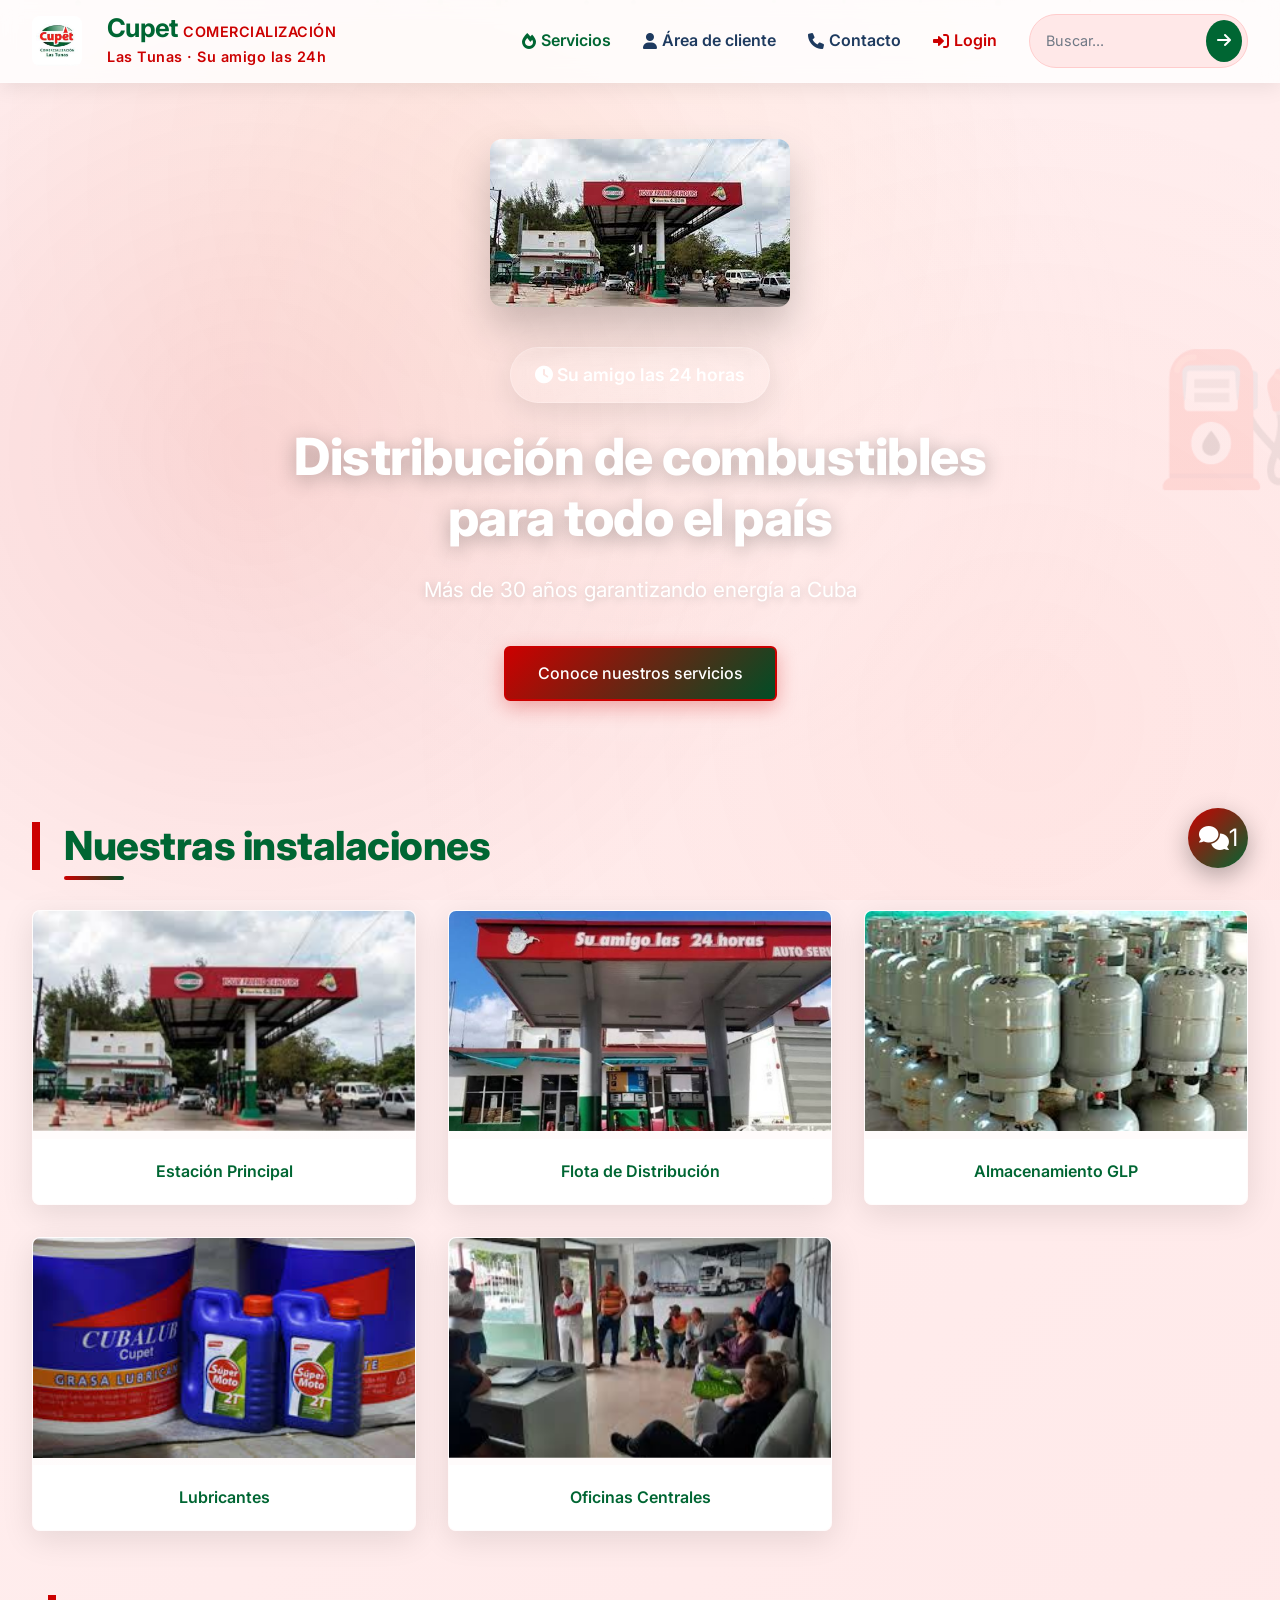
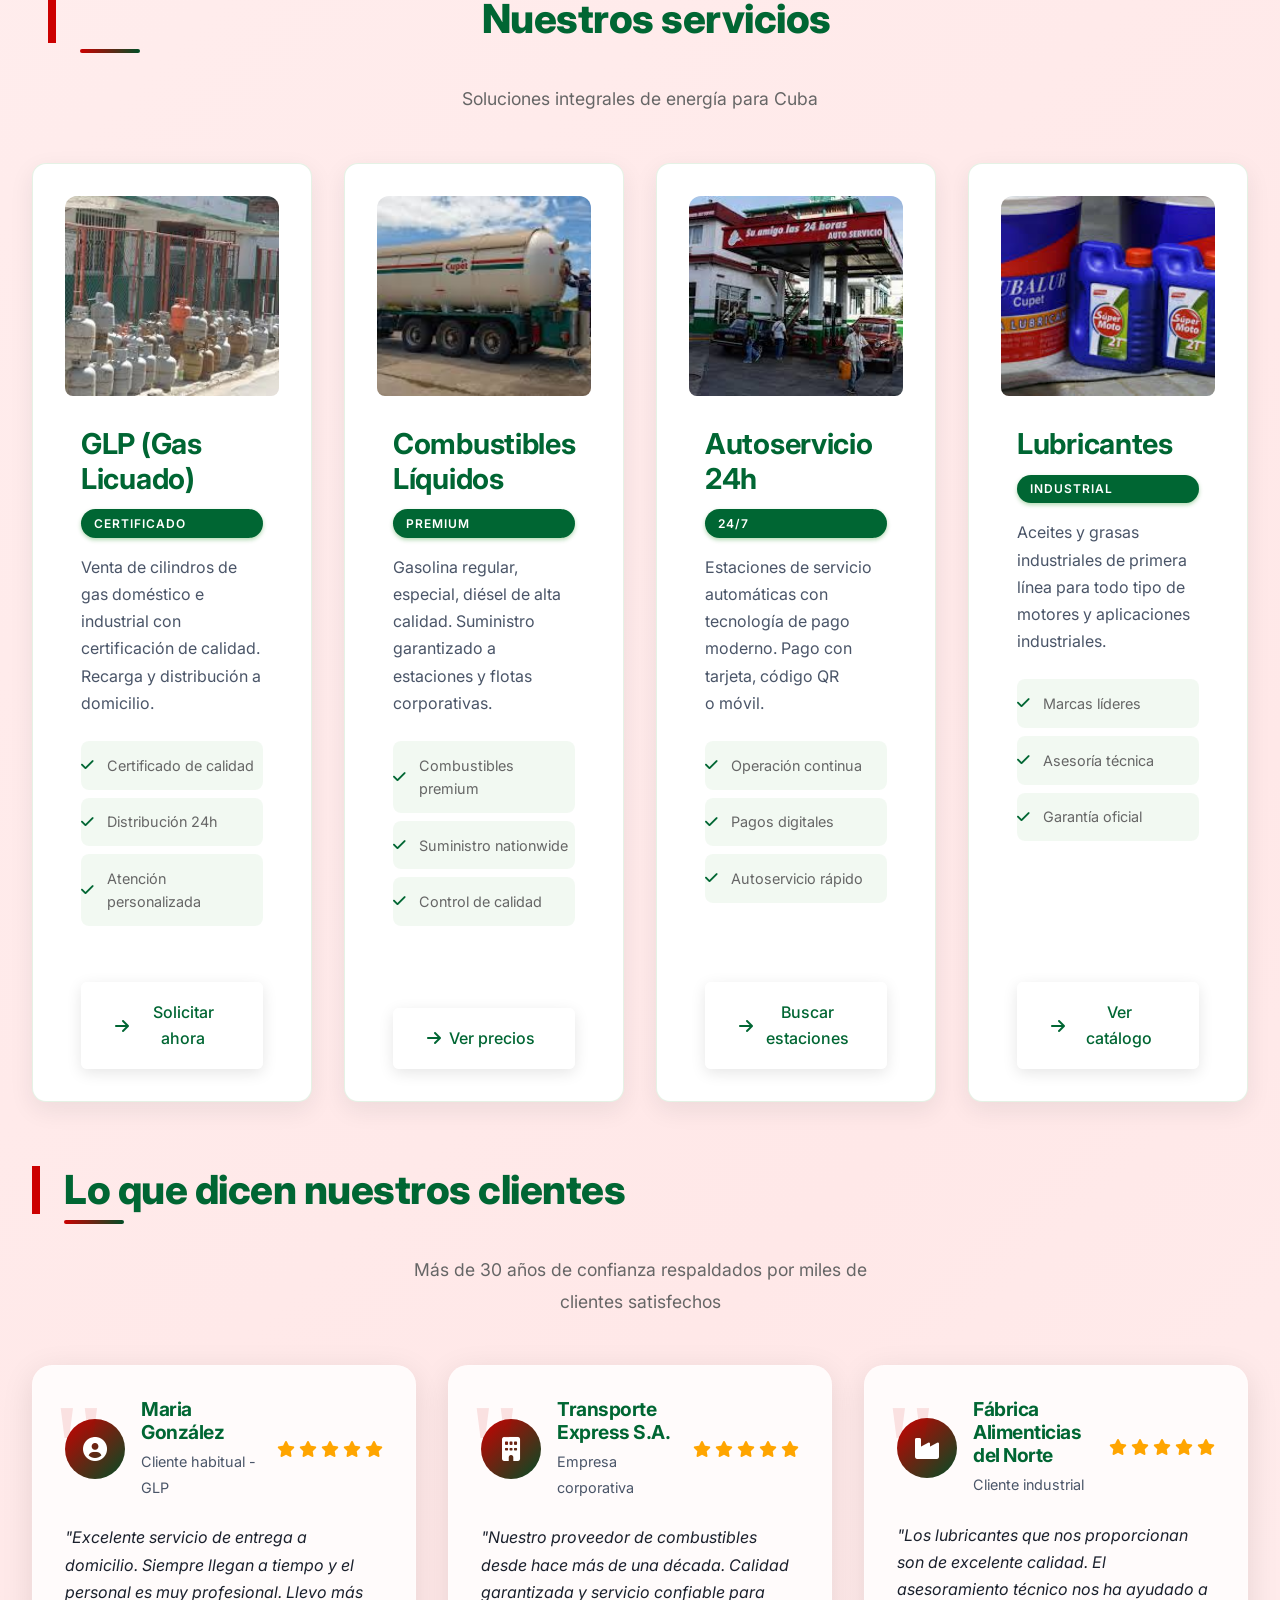
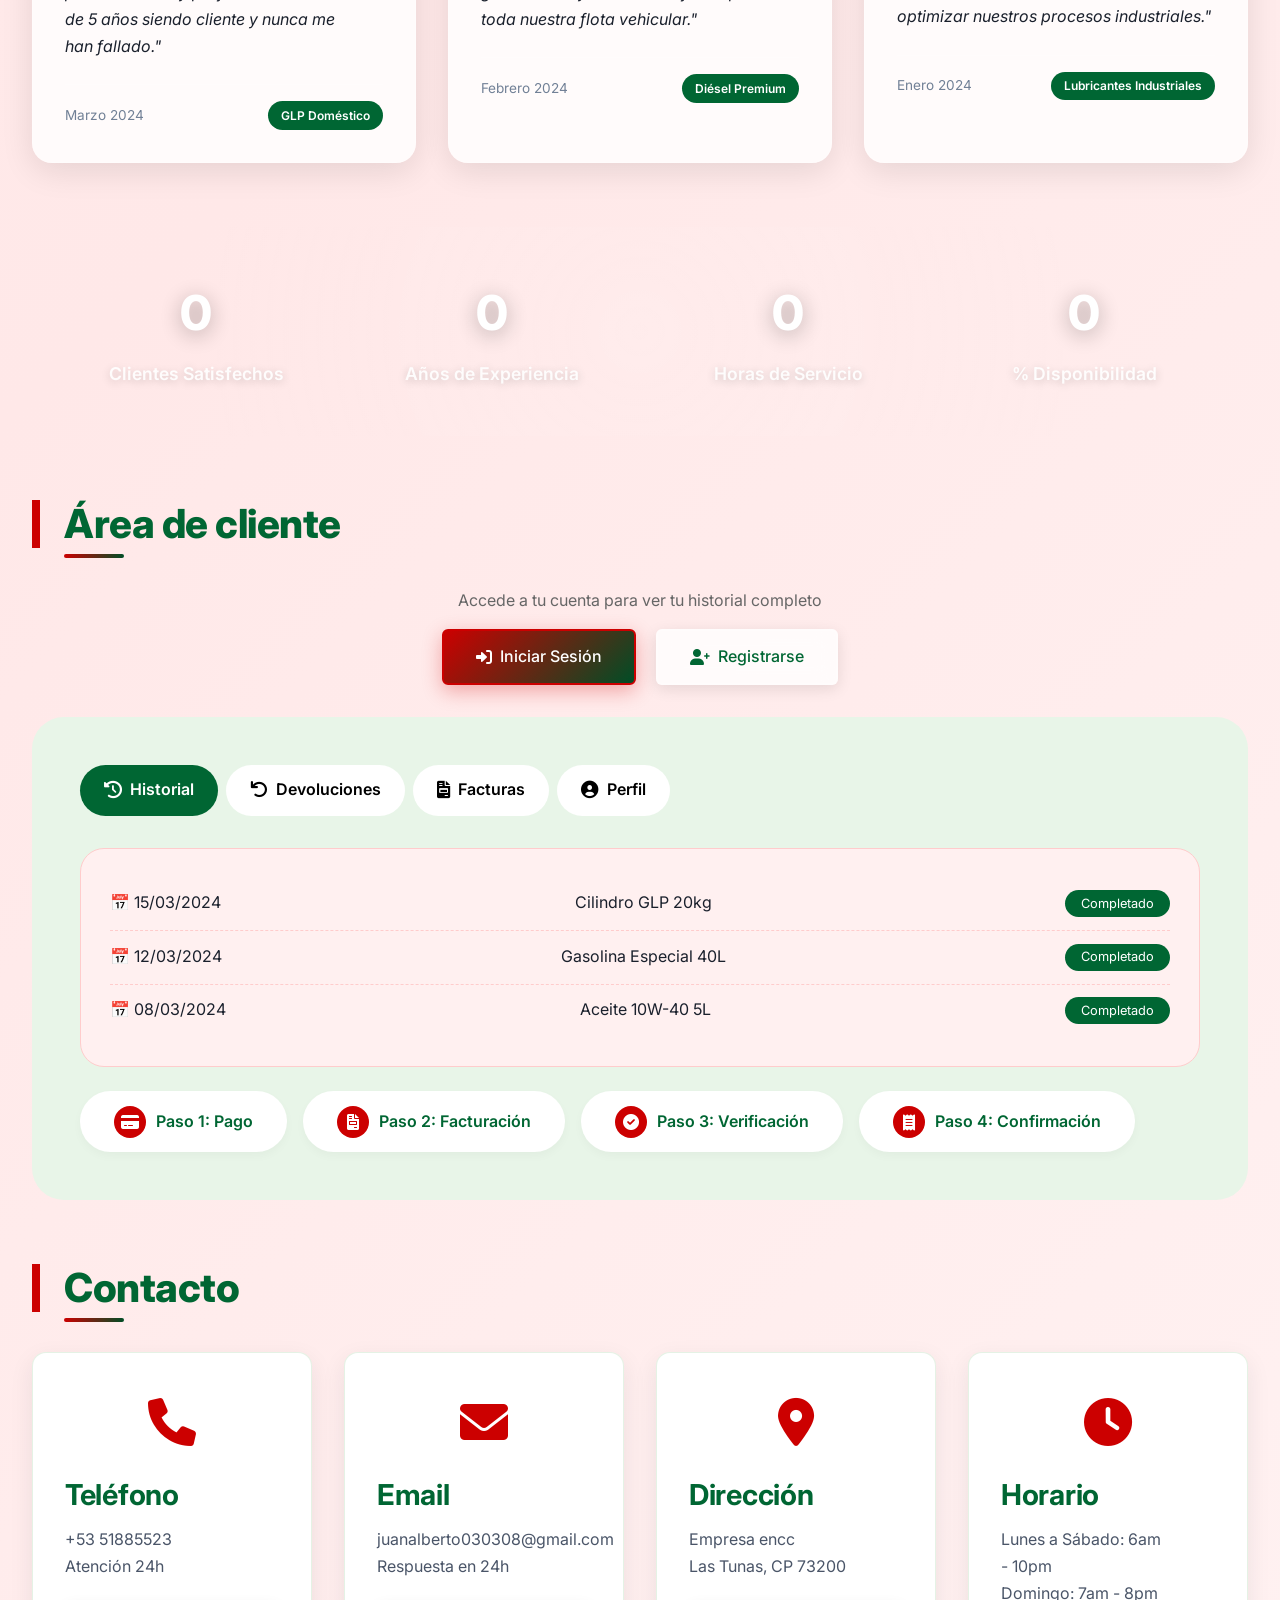
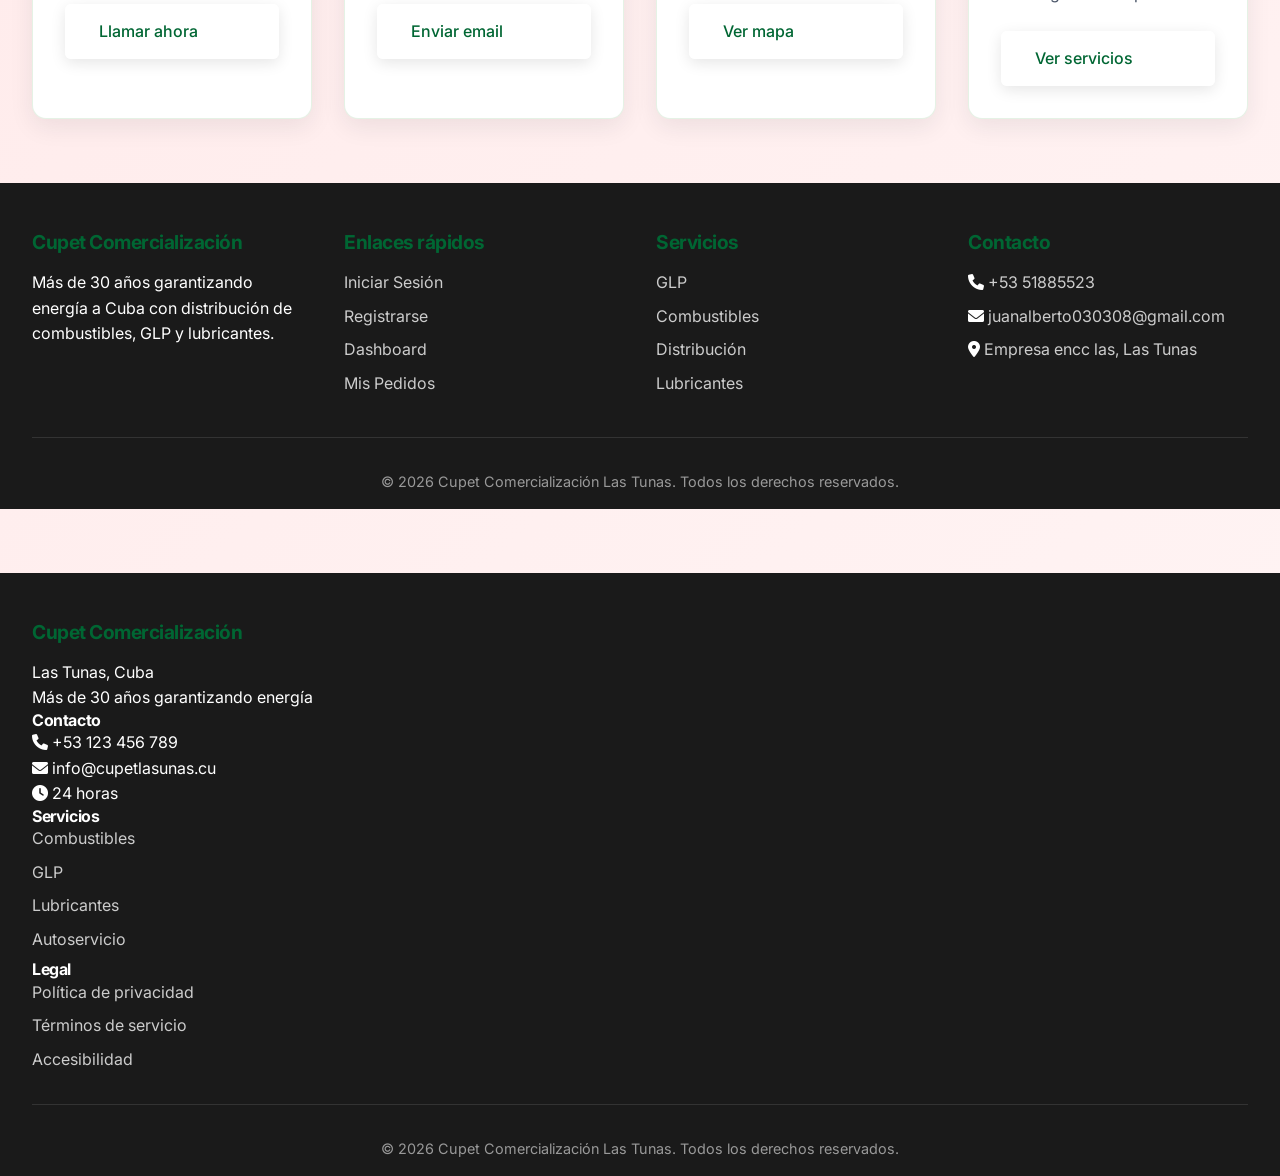
==== commit fc621a4e: "Add files via upload" ====
--- a/index.html
+++ b/index.html
@@ -43,11 +43,11 @@
   <link rel="stylesheet" href="styles.css">
   
   <!-- Chatbot JavaScript - Carga directa y ordenada -->
-  <script src="boot/knowledgeBase.js"></script>
-  <script src="boot/troubleshooting.js"></script>
-  <script src="boot/learningSystem.js"></script>
-  <script src="boot/externalKnowledge.js"></script>
-  <script src="boot/chatbot.js"></script>
+  <script src="boot/knowledgeBase.js" defer></script>
+  <script src="boot/troubleshooting.js" defer></script>
+  <script src="boot/learningSystem.js" defer></script>
+  <script src="boot/externalKnowledge.js" defer></script>
+  <script src="boot/chatbot.js" defer></script>
   
   <!-- Animaciones funcionales -->
   <style>
@@ -1279,24 +1279,6 @@
 <!-- Toast notification -->
 <div id="toast" class="toast" role="alert" aria-live="polite"></div>
 
-<!-- Floating Action Buttons -->
-<div class="fab-container">
-  <div class="fab-menu" id="fabMenu">
-    <button class="fab-item" onclick="window.location.href='tel:+5351885523'" title="Llamar ahora">
-      <i class="fas fa-phone"></i>
-    </button>
-    <button class="fab-item" onclick="window.location.href='#contacto'" title="Contacto">
-      <i class="fas fa-envelope"></i>
-    </button>
-    <button class="fab-item" onclick="window.location.href='#servicios'" title="Servicios">
-      <i class="fas fa-fire"></i>
-    </button>
-  </div>
-  <button class="fab" id="fabMain" onclick="toggleFabMenu()" title="Menú rápido">
-    <i class="fas fa-plus"></i>
-  </button>
-</div>
-
 <!-- JavaScript -->
 <script src="script.js"></script>
 
@@ -1399,22 +1381,6 @@
 }
 
 // Toggle FAB menu
-function toggleFabMenu() {
-  const fabMenu = document.getElementById('fabMenu');
-  const fabMain = document.getElementById('fabMain');
-  const icon = fabMain.querySelector('i');
-  
-  fabMenu.classList.toggle('active');
-  
-  if (fabMenu.classList.contains('active')) {
-    icon.className = 'fas fa-times';
-    fabMain.style.transform = 'rotate(45deg)';
-  } else {
-    icon.className = 'fas fa-plus';
-    fabMain.style.transform = 'rotate(0deg)';
-  }
-}
-
 // Scroll progress bar
 function updateScrollProgress() {
   const scrollTop = window.pageYOffset;
@@ -1521,18 +1487,7 @@
     handleScrollReveal();
     updateScrollProgress();
   });
-  
-  // Cerrar FAB menu al hacer clic fuera
-  document.addEventListener('click', function(event) {
-    const fabContainer = document.querySelector('.fab-container');
-    const fabMenu = document.getElementById('fabMenu');
-    
-    if (!fabContainer.contains(event.target) && fabMenu.classList.contains('active')) {
-      toggleFabMenu();
-    }
-  });
-  
-  // Animación de partículas interactivas
+// Animación de partículas interactivas
   document.addEventListener('mousemove', (e) => {
     const particles = document.querySelectorAll('.particle');
     const mouseX = e.clientX;
@@ -1645,23 +1600,15 @@
     
     <div class="chatbot-messages" id="chatbotMessages">
       <div class="chatbot-message bot">
-        <p>¡Hola! 👋 Soy tu asistente virtual de CUPET Las Tunas. Estoy aquí para ayudarte con cualquier duda sobre nuestros servicios, precios, transferencias o pagos.</p>
-        <p>¿En qué puedo servirte hoy? Puedes hacer clic en las opciones rápidas o escribir tu pregunta directamente. 😊</p>
-      </div>
-    </div>
-    
-    <div class="chatbot-quick-replies" id="quickReplies">
-      <button class="chatbot-quick-reply" data-message="¿Cuáles son los precios actuales?">💰 Precios</button>
-      <button class="chatbot-quick-reply" data-message="¿Qué ofrecen de GLP?">🔥 GLP</button>
-      <button class="chatbot-quick-reply" data-message="¿Cómo puedo contactarlos?">📞 Contacto</button>
-      <button class="chatbot-quick-reply" data-message="¿Qué servicios ofrecen?">🔧 Servicios</button>
-      <button class="chatbot-quick-reply" data-message="¿Cómo realizo una transferencia?">💸 Transferencias</button>
-      <button class="chatbot-quick-reply" data-message="¿Cómo consulto mi saldo?">💰 Saldo</button>
-      <button class="chatbot-quick-reply" data-message="¿Cómo pago mis facturas?">💳 Pagos</button>
-      <button class="chatbot-quick-reply" data-message="¿Cómo protejo mi cuenta?">🔒 Seguridad</button>
-      <button class="chatbot-quick-reply" data-message="¿Qué créditos ofrecen?">🏦 Créditos</button>
-      <button class="chatbot-quick-reply" data-message="¿Sobre CUPET?">🏢 Empresa</button>
-      <button class="chatbot-quick-reply" data-message="¿Especificaciones técnicas?">⚙️ Técnico</button>
+        <p>¡Hola! 👋 Soy el asistente virtual de CUPET Comercialización Las Tunas.</p>
+        <p>Puedo orientarte sobre combustibles, GLP, lubricantes, pedidos y distribución. Cuéntame qué necesitas; puedes escribir con tus propias palabras. 😊</p>
+      </div>
+    </div>
+    
+    <div class="chatbot-quick-replies" id="quickReplies" aria-label="Sugerencias de consulta">
+      <button type="button" class="chatbot-quick-reply" data-message="¿Qué productos ofrecen?">Productos</button>
+      <button type="button" class="chatbot-quick-reply" data-message="¿Cómo puedo realizar un pedido?">Cómo hacer un pedido</button>
+      <button type="button" class="chatbot-quick-reply" data-message="¿Ofrecen servicio de entrega?">Entregas</button>
     </div>
     
     <div class="chatbot-input-container">
@@ -1674,458 +1621,7 @@
   </div>
 </div>
 
-<!-- Inicialización simple y directa del chatbot -->
-<script>
-// Inicialización directa del chatbot
-document.addEventListener('DOMContentLoaded', function() {
-  console.log('Iniciando chatbot...');
-  
-  // Esperar a que los scripts carguen
-  setTimeout(function() {
-    initializeSimpleChatbot();
-  }, 500);
-  
-  function initializeSimpleChatbot() {
-    const chatbotToggle = document.getElementById('chatbotToggle');
-    const chatbotWindow = document.getElementById('chatbotWindow');
-    const chatbotClose = document.getElementById('chatbotClose');
-    
-    console.log('Elementos encontrados:', {
-      toggle: !!chatbotToggle,
-      window: !!chatbotWindow,
-      close: !!chatbotClose
-    });
-    
-    if (!chatbotToggle || !chatbotWindow) {
-      console.error('No se encontraron los elementos del chatbot');
-      return;
-    }
-    
-    let isOpen = false;
-    
-    // Función toggle
-    function toggleChat() {
-      console.log('Toggle chat - antes:', isOpen);
-      isOpen = !isOpen;
-      
-      if (isOpen) {
-        chatbotWindow.classList.add('active');
-        chatbotToggle.innerHTML = '<i class="fas fa-minus"></i>';
-        console.log('Chat abierto');
-      } else {
-        chatbotWindow.classList.remove('active');
-        chatbotToggle.innerHTML = '<i class="fas fa-comments"></i>';
-        console.log('Chat cerrado');
-      }
-    }
-    
-    // Agregar event listeners
-    chatbotToggle.addEventListener('click', function(e) {
-      console.log('Click en toggle button');
-      e.preventDefault();
-      toggleChat();
-    });
-    
-    if (chatbotClose) {
-      chatbotClose.addEventListener('click', function(e) {
-        console.log('Click en close button');
-        e.preventDefault();
-        toggleChat();
-      });
-    }
-    
-    // Manejar botones de respuesta rápida
-    const quickReplies = document.getElementById('quickReplies');
-    if (quickReplies) {
-      quickReplies.addEventListener('click', function(e) {
-        if (e.target.classList.contains('chatbot-quick-reply')) {
-          const message = e.target.getAttribute('data-message');
-          if (message) {
-            console.log('Quick reply seleccionado:', message);
-            handleQuickReply(message);
-          }
-        }
-      });
-    }
-    
-    // Manejar input y botón de envío
-    const chatbotInput = document.getElementById('chatbotInput');
-    const chatbotSend = document.getElementById('chatbotSend');
-    
-    if (chatbotInput && chatbotSend) {
-      chatbotSend.addEventListener('click', function() {
-        const message = chatbotInput.value.trim();
-        if (message) {
-          handleUserMessage(message);
-          chatbotInput.value = '';
-        }
-      });
-      
-      chatbotInput.addEventListener('keypress', function(e) {
-        if (e.key === 'Enter') {
-          const message = chatbotInput.value.trim();
-          if (message) {
-            handleUserMessage(message);
-            chatbotInput.value = '';
-          }
-        }
-      });
-    }
-    
-    // Función para manejar respuestas rápidas
-    function handleQuickReply(message) {
-      handleUserMessage(message);
-    }
-    
-    // Función para manejar mensajes del usuario
-    function handleUserMessage(message) {
-      const chatbotMessages = document.getElementById('chatbotMessages');
-      if (!chatbotMessages) return;
-      
-      // Mostrar mensaje del usuario
-      const userMessageDiv = document.createElement('div');
-      userMessageDiv.className = 'chatbot-message user';
-      userMessageDiv.textContent = message;
-      chatbotMessages.appendChild(userMessageDiv);
-      
-      // Scroll al fondo
-      chatbotMessages.scrollTop = chatbotMessages.scrollHeight;
-      
-      // Generar respuesta
-      const response = generateResponse(message);
-      
-      // Mostrar respuesta con un pequeño delay
-      setTimeout(function() {
-        const botMessageDiv = document.createElement('div');
-        botMessageDiv.className = 'chatbot-message bot';
-        botMessageDiv.innerHTML = response;
-        chatbotMessages.appendChild(botMessageDiv);
-        chatbotMessages.scrollTop = chatbotMessages.scrollHeight;
-      }, 500);
-    }
-    
-    // Generar respuesta más humana y conversacional
-    function generateResponse(message) {
-      const lowerMessage = message.toLowerCase();
-      const greetings = ['¡Entiendo!', '¡Claro que sí!', 'Perfecto', 'Entendido', '¡Por supuesto!'];
-      const transitions = ['Te explico', 'Aquí tienes', 'Te cuento', 'Te informo', 'Te detallo'];
-      const closings = ['¿Te sirve esta información?', '¿Necesitas más detalles?', '¿Alguna otra duda?', '¿Puedo ayudarte en algo más?', '¿Te quedó claro?'];
-      
-      const greeting = greetings[Math.floor(Math.random() * greetings.length)];
-      const transition = transitions[Math.floor(Math.random() * transitions.length)];
-      const closing = closings[Math.floor(Math.random() * closings.length)];
-      
-      // Transferencias
-      if (lowerMessage.includes('transferencia') || lowerMessage.includes('transferir')) {
-        return `<p>${greeting} ${transition} cómo puedes realizar tus transferencias de forma sencilla y segura:</p>
-        <p>Primero, asegúrate de tener saldo suficiente (mínimo 50 CUP). Luego:</p>
-        <ol>
-          <li><strong>Inicia sesión</strong> en tu cuenta de cliente con tus credenciales</li>
-          <li><strong>Ve a la sección</strong> 'Transferencias' en el menú principal</li>
-          <li><strong>Ingresa el número</strong> de cuenta del destinatario (verifícalo bien)</li>
-          <li><strong>Especifica el monto</strong> que deseas transferir (máximo 5,000 CUP diarios)</li>
-          <li><strong>Selecciona el concepto</strong> (ej: pago de combustible, servicios, etc.)</li>
-          <li><strong>Confirma</strong> con tu contraseña o PIN de seguridad</li>
-          <li><strong>¡Listo!</strong> Recibirás tu comprobante digital al instante</li>
-        </ol>
-        <p>💡 <strong>Tip:</strong> Las transferencias entre tus propias cuentas son gratuitas. A terceros aplicamos solo 1.5% por comisión. ${closing}</p>`;
-      }
-      
-      // Saldo
-      if (lowerMessage.includes('saldo') || lowerMessage.includes('consultar')) {
-        return `<p>${greeting} ${transition} las diferentes formas de consultar tu saldo:</p>
-        <p>Entiendo que quieres saber cuánto tienes disponible. Aquí tienes varias opciones:</p>
-        <ul>
-          <li>📱 <strong>App móvil CUPET:</strong> La más rápida y conveniente, disponible 24/7</li>
-          <li>💻 <strong>Portal web:</strong> En www.cupetlasunas.cu, desde cualquier dispositivo</li>
-          <li>🏢 <strong>Nuestras oficinas:</strong> Personalmente con atención al cliente</li>
-          <li>📞 <strong>Por teléfono:</strong> Llama al +53 123 456 789, te atendemos en seguida</li>
-        </ul>
-        <p>El mejor momento para consultar es justo después de una transacción, así te aseguras que el saldo esté actualizado. ${closing}</p>`;
-      }
-      
-      // Pagos
-      if (lowerMessage.includes('pago') || lowerMessage.includes('factura')) {
-        return `<p>${greeting} ${transition} cómo puedes pagar tus facturas de manera fácil y segura:</p>
-        <p>Te entiendo, pagar facturas puede ser tedioso. Por eso te ofrecemos varias opciones:</p>
-        <p><strong>Métodos disponibles:</strong></p>
-        <ul>
-          <li>🏦 <strong>Transferencia bancaria:</strong> Desde tu banco directamente</li>
-          <li>💳 <strong>Tarjeta de crédito/débito:</strong> Rápido y seguro, aceptamos todas</li>
-          <li>📱 <strong>Pago móvil (Transfermóvil):</strong> Muy conveniente desde tu celular</li>
-          <li>💵 <strong>Efectivo:</strong> En nuestras oficinas, si prefieres el pago tradicional</li>
-        </ul>
-        <p>🎁 <strong>Buenas noticias:</strong> Si pagas antes del vencimiento obtienes 5% de descuento. El mismo día del vencimiento: 2%. ¡Vale la pena pagar a tiempo! ${closing}</p>`;
-      }
-      
-      // Bloqueos
-      if (lowerMessage.includes('bloque') || lowerMessage.includes('cuenta')) {
-        return `<p>Entiendo tu preocupación, sé que es frustrante cuando no puedes acceder a tu cuenta. ${transition} qué puede estar pasando y cómo solucionarlo:</p>
-        <p><strong>Causas comunes de bloqueo:</strong></p>
-        <ul>
-          <li>🔐 Múltiples intentos fallidos de contraseña (por seguridad)</li>
-          <li>⚠️ Actividad inusual detectada en tu cuenta</li>
-          <li>📅 Facturas impagas por más de 60 días</li>
-        </ul>
-        <p><strong>Para desbloquear tu cuenta:</strong></p>
-        <ul>
-          <li>📞 Llama al 123-4567, te atenderemos de inmediato</li>
-          <li>🏢 Visita nuestras oficinas con tu identificación</li>
-          <li>💻 Usa la opción "Olvidé mi contraseña" si ese es el caso</li>
-        </ul>
-        <p>💡 <strong>Consejo:</strong> Para evitar futuros bloqueos, usa una contraseña segura y mantén tus pagos al día. ${closing}</p>`;
-      }
-      
-      // GLP
-      if (lowerMessage.includes('glp') || lowerMessage.includes('gas')) {
-        return `<p>${greeting} ${transition} nuestra oferta de GLP (Gas Licuado de Petróleo):</p>
-        <p>Sé que el gas es esencial en tu hogar. Aquí tienes nuestros precios actuales:</p>
-        <ul>
-          <li>🔥 <strong>Cilindro 10kg:</strong> $1,850.00 CUP - Ideal para uso doméstico básico</li>
-          <li>🔥 <strong>Cilindro 20kg:</strong> $3,500.00 CUP - El más popular para familias</li>
-          <li>🔥 <strong>Cilindro 43kg:</strong> $7,200.00 CUP - Para uso intensivo o comercial</li>
-        </ul>
-        <p><strong>Servicios que ofrecemos:</strong></p>
-        <ul>
-          <li>🚛 <strong>Recarga a domicilio:</strong> Te llevamos el gas directo a casa</li>
-          <li>🔄 <strong>Intercambio de cilindros:</strong> Cambia tu vacío por uno lleno</li>
-          <li>🔧 <strong>Instalación y mantenimiento:</strong> Servicio técnico certificado</li>
-        </ul>
-        <p>💡 <strong>Tip:</strong> Si consumes mucho gas, el cilindro de 43kg te sale más económico por kilo. ${closing}</p>`;
-      }
-      
-      // Precios
-      if (lowerMessage.includes('precio') || lowerMessage.includes('costo')) {
-        return `<p>${greeting} ${transition} los precios actuales de nuestros combustibles:</p>
-        <p>Entiendo que quieres planificar tu presupuesto. Aquí tienes los precios por litro:</p>
-        <ul>
-          <li>⛽ <strong>Gasolina Regular:</strong> $145.00 CUP - Para vehículos cotidianos</li>
-          <li>⛽ <strong>Gasolina Especial:</strong> $165.00 CUP - Mejor rendimiento para autos modernos</li>
-          <li>🚛 <strong>Diésel:</strong> $125.00 CUP - Para vehículos pesados y maquinaria</li>
-          <li>✈️ <strong>Keroseno:</strong> $135.00 CUP - Para aviación e industria</li>
-        </ul>
-        <p>📌 <strong>Nota importante:</strong> Los precios pueden variar según las regulaciones oficiales. Te recomiendo verificarlos en nuestras estaciones para tener el precio más actualizado.</p>
-        <p>💡 <strong>Ahorro:</strong> Si eres cliente frecuente, puedes obtener hasta 15% de descuento en compras mayores. ${closing}</p>`;
-      }
-      
-      // Contacto
-      if (lowerMessage.includes('contacto') || lowerMessage.includes('teléfono')) {
-        return `<p>${greeting} ${transition} cómo puedes ponerte en contacto con nosotros:</p>
-        <p>Estamos aquí para atenderte cuando lo necesites. Aquí tienes nuestras vías de contacto:</p>
-        <ul>
-          <li>📞 <strong>Teléfono:</strong> +53 123 456 789 - Te atendemos 24 horas</li>
-          <li>📧 <strong>Email:</strong> info@cupetlasunas.cu - Respondemos en menos de 24 horas</li>
-          <li>📍 <strong>Dirección:</strong> Las Tunas, Cuba - Visítanos, te atenderemos con gusto</li>
-          <li>🕐 <strong>Horario:</strong> Atención 24 horas, 7 días a la semana</li>
-        </ul>
-        <p>💡 <strong>Consejo:</strong> Para urgencias, te recomiendo llamar directamente. Es la forma más rápida de obtener ayuda. ${closing}</p>`;
-      }
-      
-      // Servicios
-      if (lowerMessage.includes('servicio')) {
-        return `<p><strong>🔧 Nuestros Servicios:</strong></p>
-        <ul>
-          <li>Combustibles líquidos</li>
-          <li>GLP (Gas Licuado)</li>
-          <li>Lubricantes industriales</li>
-          <li>Autoservicio 24h</li>
-          <li>Distribución a domicilio</li>
-        </ul>`;
-      }
-      
-      // Seguridad de cuenta
-      if (lowerMessage.includes('seguridad') || lowerMessage.includes('contraseña') || lowerMessage.includes('autenticacion') || lowerMessage.includes('dos factores')) {
-        return `<p><strong>🔒 Seguridad de tu Cuenta:</strong></p>
-        <p><strong>Requisitos de contraseña:</strong></p>
-        <ul>
-          <li>Mínimo 8 caracteres</li>
-          <li>Al menos una mayúscula y minúscula</li>
-          <li>Al menos un número</li>
-          <li>Al menos un carácter especial (!@#$%&*)</li>
-        </ul>
-        <p><strong>Autenticación de dos factores:</strong></p>
-        <ul>
-          <li>SMS al celular registrado</li>
-          <li>App de autenticación</li>
-          <li>Email de verificación</li>
-          <li>Pregunta de seguridad</li>
-        </ul>
-        <p>💡 <strong>Tip:</strong> Cambia tu contraseña cada 3 meses y nunca la compartas con nadie.</p>`;
-      }
-      
-      // Finanzas y créditos
-      if (lowerMessage.includes('credito') || lowerMessage.includes('financiamiento') || lowerMessage.includes('prestamo') || lowerMessage.includes('interes')) {
-        return `<p><strong>🏦 Créditos y Financiamiento:</strong></p>
-        <p><strong>Tipos de crédito disponibles:</strong></p>
-        <ul>
-          <li>Crédito rotativo</li>
-          <li>Crédito de consumo</li>
-          <li>Crédito corporativo</li>
-          <li>Línea de crédito</li>
-          <li>Financiamiento de equipos</li>
-        </ul>
-        <p><strong>Tasas de interés:</strong></p>
-        <ul>
-          <li>Clientes nuevos: 8-12% anual</li>
-          <li>Clientes frecuentes: 5-8% anual</li>
-          <li>Clientes corporativos: 3-6% anual</li>
-          <li>Promociones: 0% por períodos limitados</li>
-        </ul>
-        <p><strong>Plazos de pago:</strong> 3, 6, 12, 24 y 36 meses según el monto.</p>`;
-      }
-      
-      // Soporte técnico
-      if (lowerMessage.includes('soporte') || lowerMessage.includes('ayuda') || lowerMessage.includes('problema') || lowerMessage.includes('error')) {
-        return `<p><strong>🛠️ Soporte Técnico CUPET:</strong></p>
-        <p><strong>Canales de atención:</strong></p>
-        <ul>
-          <li>📞 Teléfono: +53 123 456 789 (24/7)</li>
-          <li>📧 Email: soporte@cupetlasunas.cu</li>
-          <li>💬 Chat en vivo en web</li>
-          <li>📱 WhatsApp: +53 123 456 789</li>
-          <li>🏢 Oficinas presenciales</li>
-        </ul>
-        <p><strong>Tiempos de respuesta:</strong></p>
-        <ul>
-          <li>Urgente: 15 minutos</li>
-          <li>Alta: 1 hora</li>
-          <li>Media: 4 horas</li>
-          <li>Baja: 24 horas</li>
-        </ul>`;
-      }
-      
-      // Información corporativa
-      if (lowerMessage.includes('empresa') || lowerMessage.includes('cupet') || lowerMessage.includes('historia') || lowerMessage.includes('mision') || lowerMessage.includes('vision')) {
-        return `<p><strong>🏢 Sobre CUPET Las Tunas:</strong></p>
-        <p><strong>Datos de la empresa:</strong></p>
-        <ul>
-          <li>Fundación: 1992</li>
-          <li>Empleados: 500+</li>
-          <li>Estaciones: 25 en Las Tunas</li>
-          <li>Clientes: 30,000+</li>
-          <li>Certificaciones: ISO 9001, ISO 14001, OHSAS 18001</li>
-        </ul>
-        <p><strong>Misión:</strong> Garantizar el suministro de energía a Cuba con calidad, seguridad y sostenibilidad.</p>
-        <p><strong>Visión:</strong> Ser líderes en distribución de energía en el Caribe.</p>
-        <p><strong>Valores:</strong> Compromiso con la calidad, seguridad, sostenibilidad, excelencia en el servicio e integridad.</p>`;
-      }
-      
-      // Información técnica
-      if (lowerMessage.includes('especificacion') || lowerMessage.includes('tecnico') || lowerMessage.includes('densidad') || lowerMessage.includes('octanaje')) {
-        return `<p><strong>⚙️ Información Técnica:</strong></p>
-        <p><strong>Combustibles:</strong></p>
-        <ul>
-          <li>Densidad: 0.72-0.78 g/cm³</li>
-          <li>Punto de inflamación: -40°C a -20°C</li>
-          <li>Contenido de azufre: <10 ppm</li>
-          <li>Índice de octanaje: 87-92</li>
-          <li>Poder calorífico: 44-46 MJ/kg</li>
-        </ul>
-        <p><strong>GLP:</strong></p>
-        <ul>
-          <li>Composición: Propano 60%, Butano 40%</li>
-          <li>Presión de operación: 15-20 bar</li>
-          <li>Pureza: >99%</li>
-          <li>Punto de inflamación: -104°C</li>
-        </ul>`;
-      }
-      
-      // Comparaciones
-      if (lowerMessage.includes('comparar') || lowerMessage.includes('diferencia') || lowerMessage.includes('mejor') || lowerMessage.includes('cual es mejor')) {
-        return `<p><strong>📊 Comparaciones de Productos:</strong></p>
-        <p><strong>Gasolina Regular vs Especial:</strong></p>
-        <ul>
-          <li>Diferencia principal: Índice de octanaje (87 vs 92)</li>
-          <li>Rendimiento: Especial mejora eficiencia 5-10%</li>
-          <li>Costo: Regular 15-20% más económica</li>
-          <li>Recomendación: Especial para autos modernos</li>
-        </ul>
-        <p><strong>Diesel vs Gasolina:</strong></p>
-        <ul>
-          <li>Eficiencia: Diesel 30-40% más eficiente</li>
-          <li>Mantenimiento: Diesel requiere menos mantenimiento</li>
-          <li>Costo: Diesel generalmente más económico</li>
-          <li>Uso: Diesel para vehículos pesados</li>
-        </ul>`;
-      }
-      
-      // Calculadoras
-      if (lowerMessage.includes('calcular') || lowerMessage.includes('cuanto') || lowerMessage.includes('costo viaje') || lowerMessage.includes('gasto')) {
-        return `<p><strong>🧮 Calculadoras Útiles:</strong></p>
-        <p><strong>Consumo de combustible:</strong></p>
-        <p>Fórmula: (km recorridos / consumo por 100km) * precio litro</p>
-        <p>Ejemplo: Si recorre 500km con consumo 10L/100km y gasolina a 145 CUP: (500/10)*145 = 7,250 CUP</p>
-        <p><strong>Ahorro por descuento:</strong></p>
-        <p>Fórmula: Monto * (Porcentaje descuento / 100)</p>
-        <p>Ejemplo: Factura de 1,000 CUP con 5% descuento: 1,000 * 0.05 = 50 CUP de ahorro</p>
-        <p>💡 <strong>Tip:</strong> Puedo ayudarte a calcular si me das los datos específicos de tu viaje o factura.</p>`;
-      }
-      
-      // Respuestas de agradecimiento
-      if (lowerMessage.includes('gracias') || lowerMessage.includes('muchas gracias') || lowerMessage.includes('genial')) {
-        const thanksResponses = [
-          '¡De nada! Ha sido un placer ayudarte. ¿Necesitas algo más?',
-          '¡Me alegra haber podido ayudarte! Estoy aquí para lo que necesites.',
-          '¡Gracias a ti por confiar en CUPET! ¿En qué más puedo servirte?',
-          '¡Excelente! Si tienes más preguntas, aquí estaré esperándote.',
-          '¡Por nada! Tu satisfacción es nuestra prioridad. ¿Alguna otra duda?'
-        ];
-        return `<p>${thanksResponses[Math.floor(Math.random() * thanksResponses.length)]}</p>`;
-      }
-      
-      // Respuestas de saludo
-      if (lowerMessage.includes('hola') || lowerMessage.includes('buenos') || lowerMessage.includes('buenas') || lowerMessage.includes('hey')) {
-        const helloResponses = [
-          '¡Hola! Bienvenido a CUPET Las Tunas. ¿En qué puedo ayudarte hoy?',
-          '¡Buenos días/tardes! Soy tu asistente virtual. ¿Qué necesitas saber?',
-          '¡Hola! Me alegra verte. ¿Tienes alguna pregunta sobre nuestros servicios?',
-          '¡Hey! Soy tu asistente de CUPET. ¿En qué puedo servirte hoy?'
-        ];
-        return `<p>${helloResponses[Math.floor(Math.random() * helloResponses.length)]}</p>`;
-      }
-      
-      // Respuesta por defecto más amigable
-      const defaultResponses = [
-        `Hmm, no estoy seguro de haber entendido bien tu pregunta. ${transition} en qué puedo ayudarte:`,
-        `Interesante pregunta. Déjame ver... ${transition} las áreas donde puedo asistirte:`,
-        `¡Buena pregunta! ${transition} los temas sobre los que puedo informarte:`
-      ];
-      
-      return `<p>${defaultResponses[Math.floor(Math.random() * defaultResponses.length)]}</p>
-        <ul>
-          <li>💸 <strong>Transferencias:</strong> Cómo enviar dinero entre cuentas</li>
-          <li>💰 <strong>Saldo:</strong> Consultar tu saldo disponible</li>
-          <li>💳 <strong>Pagos:</strong> Pagar tus facturas y servicios</li>
-          <li>⛽ <strong>Precios:</strong> Información de combustibles y GLP</li>
-          <li>🔧 <strong>Servicios:</strong> Todo lo que ofrecemos</li>
-          <li>🔒 <strong>Ayuda:</strong> Problemas con tu cuenta</li>
-        </ul>
-        <p>¿Alguna de estas opciones es lo que buscas? ${closing}</p>`;
-    }
-    
-    // Cerrar al hacer clic fuera
-    document.addEventListener('click', function(e) {
-      if (isOpen && 
-          !chatbotToggle.contains(e.target) && 
-          !chatbotWindow.contains(e.target)) {
-        toggleChat();
-      }
-    });
-    
-    console.log('Chatbot inicializado correctamente');
-    
-    // Probar si el chatbot principal está disponible
-    if (window.chatbot) {
-      console.log('Chatbot principal encontrado');
-    } else {
-      console.log('Usando chatbot simple');
-    }
-  }
-});
-</script>
-
-<!-- Theme Toggle Script -->
-<script src="theme-toggle.js"></script>
-
+<!-- El chatbot se inicializa únicamente desde boot/chatbot.js para evitar eventos duplicados. -->
+  <script src="site-enhancements.js" defer></script>
 </body>
 </html>
--- a/styles.css
+++ b/styles.css
@@ -69,8 +69,8 @@
   -webkit-backdrop-filter: blur(10px);
   border-bottom: 1px solid var(--glass-border);
   box-shadow: 0 4px 20px rgba(0, 0, 0, 0.08);
-  position: sticky;
-  top: 0;
+  /* El encabezado acompaña al contenido y desaparece al hacer scroll. */
+  position: relative;
   z-index: 100;
 }
 
@@ -1546,13 +1546,38 @@
 /* Responsive */
 @media (max-width: 800px) {
   .hamburger {
-    display: block;
-    position: relative;
-    z-index: 1001;
+    display: flex;
+    align-items: center;
+    justify-content: center;
+    position: fixed;
+    top: max(14px, env(safe-area-inset-top));
+    right: max(14px, env(safe-area-inset-right));
+    z-index: 1102;
+    width: 48px;
+    height: 48px;
+    padding: 0;
+    border: 1px solid rgba(0, 0, 0, 0.10);
+    border-radius: 14px;
+    background: var(--bg-glass, #ffffff);
+    color: var(--primary-green);
+    box-shadow: 0 5px 18px rgba(0, 0, 0, 0.16);
+    line-height: 1;
+    -webkit-tap-highlight-color: transparent;
+    transition: transform 0.2s ease, box-shadow 0.2s ease, background 0.2s ease;
+  }
+
+  .hamburger:active {
+    transform: scale(0.94);
+  }
+
+  .hamburger:focus-visible {
+    outline: 3px solid var(--primary-red);
+    outline-offset: 3px;
   }
   
   .header-container {
     padding: 0.8rem 1rem;
+    padding-right: 1rem;
   }
   
   .logo-area {
@@ -2668,3 +2693,140 @@
   color: #4ade80;
 }
 
+
+
+/* ================================================================
+   CUPET · capa de consistencia visual, accesibilidad y responsive
+   ================================================================ */
+:root {
+  --cupet-focus: #1457a6;
+  --cupet-radius: 14px;
+  --cupet-shadow-soft: 0 8px 24px rgba(24, 39, 56, .08);
+  --cupet-border: rgba(31, 52, 71, .13);
+}
+html { scroll-behavior: smooth; scroll-padding-top: 92px; }
+body { overflow-x: clip; }
+img, video, iframe { max-width: 100%; }
+img { height: auto; }
+button, input, select, textarea { font: inherit; }
+button, a, [role="button"] { -webkit-tap-highlight-color: transparent; }
+:focus-visible {
+  outline: 3px solid var(--cupet-focus) !important;
+  outline-offset: 3px !important;
+  border-radius: 5px;
+}
+::selection { background: rgba(0, 102, 51, .18); color: var(--text-primary); }
+.visually-hidden {
+  position: absolute !important; width: 1px !important; height: 1px !important;
+  padding: 0 !important; margin: -1px !important; overflow: hidden !important;
+  clip: rect(0, 0, 0, 0) !important; white-space: nowrap !important; border: 0 !important;
+}
+
+/* Jerarquía tipográfica y superficies */
+h1, h2, h3, h4 { line-height: 1.2; letter-spacing: -.025em; }
+p { text-wrap: pretty; }
+.service-card, .product-card, .stat-card, .order-card, .profile-card,
+.payment-method, .cart-summary, .order-summary, .payment-form {
+  border-radius: var(--cupet-radius);
+}
+.service-card, .product-card, .order-card, .profile-card {
+  box-shadow: var(--cupet-shadow-soft);
+  border: 1px solid var(--cupet-border);
+}
+.service-card:hover, .product-card:hover {
+  box-shadow: 0 14px 32px rgba(24, 39, 56, .13);
+}
+button, .btn, .add-to-cart, .checkout-btn, .pay-btn {
+  min-height: 42px;
+  transition: transform .18s ease, box-shadow .18s ease, background-color .18s ease;
+}
+button:active, .btn:active, .add-to-cart:active, .checkout-btn:active, .pay-btn:active {
+  transform: translateY(1px);
+}
+
+/* Formularios coherentes y legibles */
+input, select, textarea {
+  max-width: 100%;
+  border-radius: 9px;
+}
+input::placeholder, textarea::placeholder { color: #707985; opacity: 1; }
+input:focus, select:focus, textarea:focus {
+  outline: none;
+  border-color: var(--primary-green) !important;
+  box-shadow: 0 0 0 3px rgba(0, 102, 51, .13);
+}
+label { line-height: 1.4; }
+
+/* Evita desbordamientos de tablas y bloques largos en móvil. */
+table { max-width: 100%; }
+pre, code { overflow-wrap: anywhere; }
+.container, .header-container, .section-container { min-width: 0; }
+
+/* Navegación móvil: que el menú no tape ni desborde la pantalla. */
+@media (max-width: 800px) {
+  .header-container { padding-left: 1rem; padding-right: 1rem; gap: .75rem; }
+  nav.active { max-height: calc(100dvh - 76px); overflow-y: auto; overscroll-behavior: contain; }
+  .nav-links { gap: .65rem; }
+  .nav-links a { min-height: 42px; }
+  .hero { padding: 2.6rem 1.15rem; }
+  .section-container, .container { width: min(100% - 2rem, 100%); }
+}
+@media (max-width: 480px) {
+  body { font-size: 15px; }
+  .logo-img { height: 42px; margin-right: 5px; }
+  .logo-text h1 { font-size: 1.12rem; }
+  .logo-text span { font-size: .75rem; }
+  .hero h1 { font-size: clamp(1.8rem, 8vw, 2.5rem); }
+  .hero p { font-size: .98rem; }
+  .btn, button { max-width: 100%; }
+  .search-container { max-width: 100%; }
+  .search-container input { width: min(52vw, 180px); }
+  .product-card, .service-card { margin-inline: 0; }
+  .chatbot-window { max-width: calc(100vw - 24px); }
+}
+
+/* Modo oscuro: refuerza contraste de superficies comunes. */
+body.dark-mode {
+  background: #111827;
+  color: #e5e7eb;
+}
+body.dark-mode .service-card,
+body.dark-mode .product-card,
+body.dark-mode .order-card,
+body.dark-mode .profile-card,
+body.dark-mode .stat-card,
+body.dark-mode .cart-summary,
+body.dark-mode .order-summary,
+body.dark-mode .payment-form,
+body.dark-mode .filters-section,
+body.dark-mode .empty-state {
+  background-color: #1f2937;
+  color: #e5e7eb;
+  border-color: rgba(255,255,255,.12);
+}
+body.dark-mode p, body.dark-mode li, body.dark-mode label { color: #d1d5db; }
+body.dark-mode input, body.dark-mode select, body.dark-mode textarea {
+  background-color: #111827;
+  color: #f9fafb;
+  border-color: #4b5563;
+}
+body.dark-mode input::placeholder, body.dark-mode textarea::placeholder { color: #aab4c2; }
+
+/* Respeta la preferencia de movimiento del sistema operativo. */
+@media (prefers-reduced-motion: reduce) {
+  html { scroll-behavior: auto !important; }
+  *, *::before, *::after {
+    animation-duration: .01ms !important;
+    animation-iteration-count: 1 !important;
+    transition-duration: .01ms !important;
+    scroll-behavior: auto !important;
+  }
+}
+.reduce-motion *, .reduce-motion *::before, .reduce-motion *::after {
+  animation-duration: .01ms !important;
+  animation-iteration-count: 1 !important;
+  transition-duration: .01ms !important;
+}
+
+/* El selector de tema es un control, no un elemento arrastrable. */
+.theme-toggle { cursor: pointer; touch-action: manipulation; }
